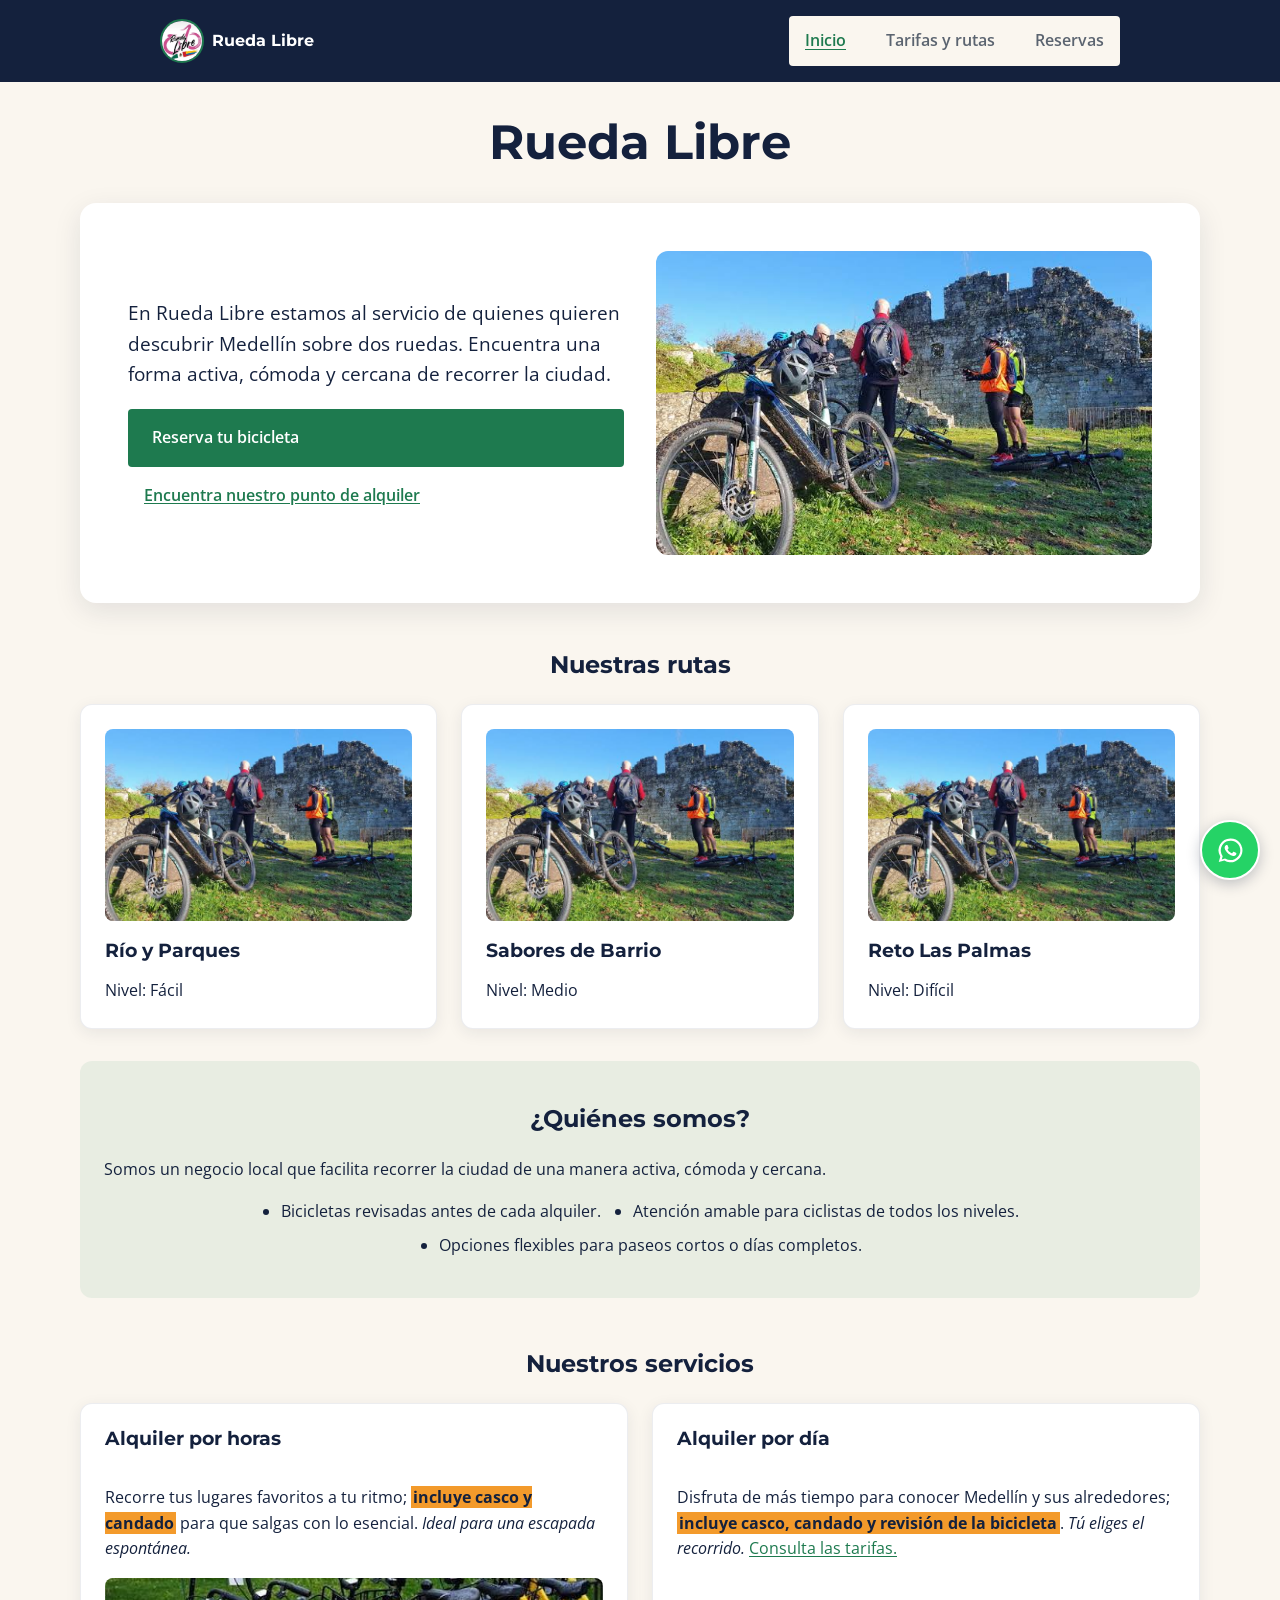
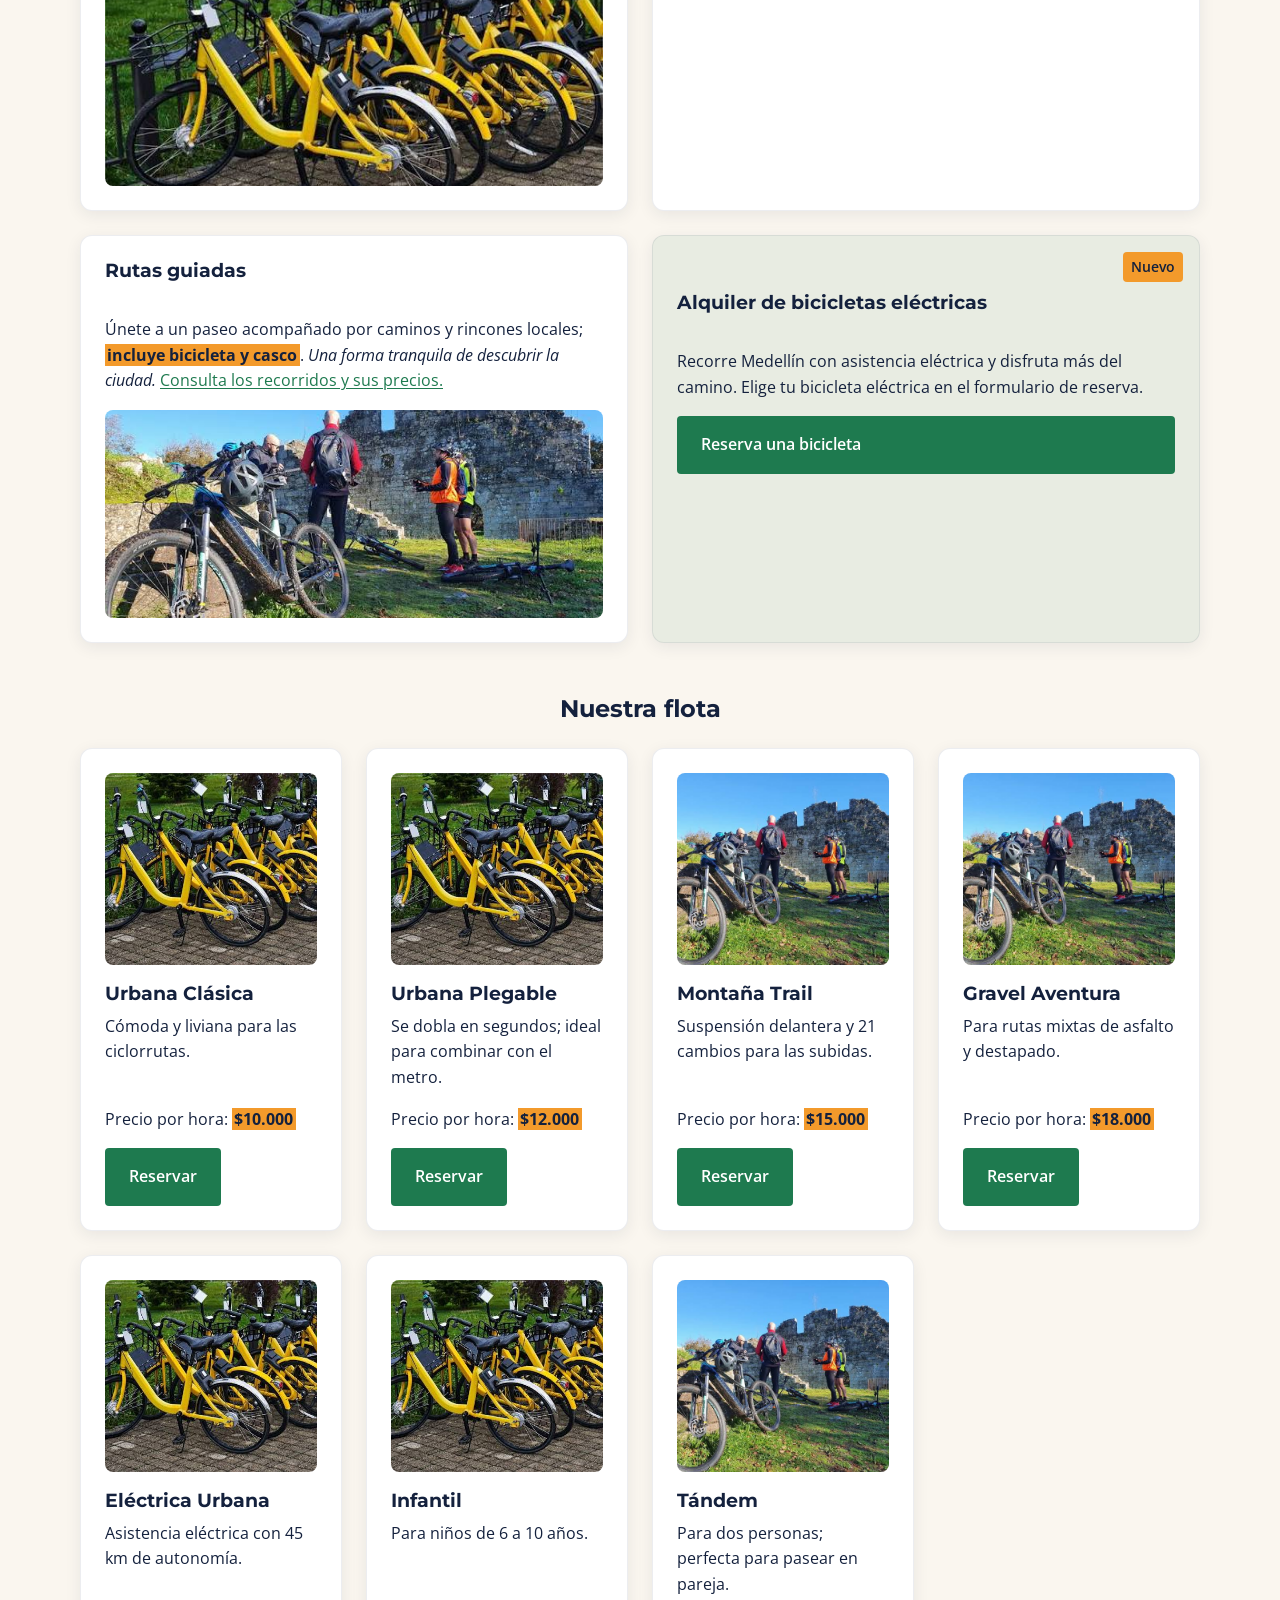
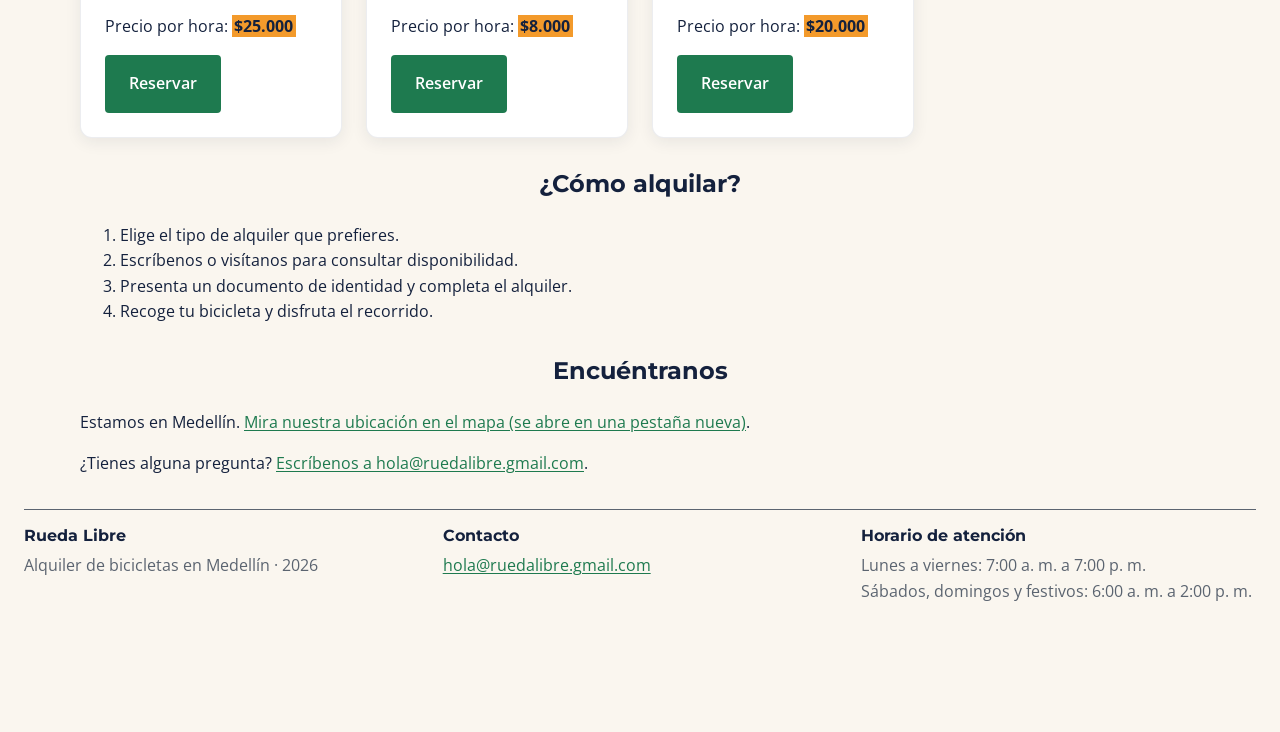
==== index.html @ da5a8c4c "Diseñar layouts de inicio y reservas Organizar portada y galería con Grid, distribuir reservas en pr" ====
<!DOCTYPE html>
<html lang="es">
<head>
    <meta charset="UTF-8">
    <meta name="viewport" content="width=device-width, initial-scale=1.0">
    <meta name="description" content="Alquiler de bicicletas y rutas para descubrir Medellín con Rueda Libre.">
    <title>Rueda Libre | Alquiler de bicicletas en Medellín</title>
    <link rel="icon" href="img/images.jpeg" type="image/jpeg">
    <link rel="preconnect" href="https://fonts.googleapis.com">
    <link rel="preconnect" href="https://fonts.gstatic.com" crossorigin>
    <link href="https://fonts.googleapis.com/css2?family=Montserrat:wght@700&family=Open+Sans:wght@400;600&display=swap" rel="stylesheet">
    <link rel="stylesheet" href="css/styles.css">
</head>
<body class="inicio">
    <a class="skip-link" href="#contenido-principal">Saltar al contenido principal</a>
    <header>
        <nav aria-label="Navegación principal">
            <a class="marca" href="index.html" aria-label="Rueda Libre, ir al inicio">
                <img src="img/images.jpeg" alt="">
                <span>Rueda Libre</span>
            </a>
            <ul id="menu">
                <li><a class="activo" href="index.html" aria-current="page">Inicio</a></li>
                <li><a href="paginas/tarifas.html">Tarifas y rutas</a></li>
                <li><a href="paginas/reservas.html">Reservas</a></li>
            </ul>
        </nav>
        <h1>Rueda Libre</h1>
    </header>

    <main id="contenido-principal" tabindex="-1">
        <section class="presentacion" aria-label="Descubre Medellín en bicicleta">
            <div>
                <p>En Rueda Libre estamos al servicio de quienes quieren descubrir Medellín sobre dos ruedas. Encuentra una forma activa, cómoda y cercana de recorrer la ciudad.</p>
                <a class="boton" href="paginas/reservas.html">Reserva tu bicicleta</a>
                <a class="enlace-secundario" href="#encuentranos">Encuentra nuestro punto de alquiler</a>
            </div>
            <img src="img/ruta.jpeg" alt="Ciclistas recorriendo las montañas y el valle de Medellín">
        </section>

        <section id="rutas" aria-labelledby="titulo-rutas">
            <h2 id="titulo-rutas">Nuestras rutas</h2>
            <div class="galeria-rutas">
                <article class="tarjeta-ruta">
                    <img src="img/ruta.jpeg" alt="Ciclistas en un recorrido por parques y senderos" loading="lazy">
                    <h3>Río y Parques</h3>
                    <p>Nivel: Fácil</p>
                </article>
                <article class="tarjeta-ruta">
                    <img src="img/ruta.jpeg" alt="Ciclistas explorando una ruta al aire libre" loading="lazy">
                    <h3>Sabores de Barrio</h3>
                    <p>Nivel: Medio</p>
                </article>
                <article class="tarjeta-ruta">
                    <img src="img/ruta.jpeg" alt="Ciclistas en una ruta de montaña" loading="lazy">
                    <h3>Reto Las Palmas</h3>
                    <p>Nivel: Difícil</p>
                </article>
            </div>
        </section>

        <section class="quienes-somos" aria-labelledby="quienes-somos">
            <h2 id="quienes-somos">¿Quiénes somos?</h2>
            <p>Somos un negocio local que facilita recorrer la ciudad de una manera activa, cómoda y cercana.</p>
            <ul>
                <li>Bicicletas revisadas antes de cada alquiler.</li>
                <li>Atención amable para ciclistas de todos los niveles.</li>
                <li>Opciones flexibles para paseos cortos o días completos.</li>
            </ul>
        </section>

        <section id="servicios" aria-labelledby="titulo-servicios">
            <h2 id="titulo-servicios">Nuestros servicios</h2>
            <article>
                <h3>Alquiler por horas</h3>
                <p>Recorre tus lugares favoritos a tu ritmo; <strong>incluye casco y candado</strong> para que salgas con lo esencial. <em>Ideal para una escapada espontánea.</em></p>
                <img src="img/alquiler1.jpeg" alt="Bicicleta urbana lista para alquilar" width="360">
            </article>
            <article>
                <h3>Alquiler por día</h3>
                <p>Disfruta de más tiempo para conocer Medellín y sus alrededores; <strong>incluye casco, candado y revisión de la bicicleta</strong>. <em>Tú eliges el recorrido.</em> <a href="paginas/tarifas.html">Consulta las tarifas.</a></p>
            </article>
            <article>
                <h3>Rutas guiadas</h3>
                <p>Únete a un paseo acompañado por caminos y rincones locales; <strong>incluye bicicleta y casco</strong>. <em>Una forma tranquila de descubrir la ciudad.</em> <a href="paginas/tarifas.html#recorridos-guiados">Consulta los recorridos y sus precios.</a></p>
                <img src="img/ruta.jpeg" alt="Ruta ciclista entre las montañas y el valle de Medellín" width="600">
            </article>
            <article class="servicio-nuevo">
                <span class="etiqueta-nuevo">Nuevo</span>
                <h3>Alquiler de bicicletas eléctricas</h3>
                <p>Recorre Medellín con asistencia eléctrica y disfruta más del camino. Elige tu bicicleta eléctrica en el formulario de reserva.</p>
                <a class="boton" href="paginas/reservas.html">Reserva una bicicleta</a>
            </article>
        </section>

        <section id="flota" aria-labelledby="titulo-flota">
            <h2 id="titulo-flota">Nuestra flota</h2>
            <article class="tarjeta-flota">
                <img src="img/alquiler1.jpeg" alt="Varias bicicletas amarillas disponibles para alquiler" loading="lazy">
                <h3>Urbana Clásica</h3>
                <p>Cómoda y liviana para las ciclorrutas.</p>
                <p class="precio-flota">Precio por hora: <strong>$10.000</strong></p>
                <a class="boton" href="paginas/reservas.html">Reservar</a>
            </article>
            <article class="tarjeta-flota">
                <img src="img/alquiler1.jpeg" alt="Varias bicicletas amarillas disponibles para alquiler" loading="lazy">
                <h3>Urbana Plegable</h3>
                <p>Se dobla en segundos; ideal para combinar con el metro.</p>
                <p class="precio-flota">Precio por hora: <strong>$12.000</strong></p>
                <a class="boton" href="paginas/reservas.html">Reservar</a>
            </article>
            <article class="tarjeta-flota">
                <img src="img/ruta.jpeg" alt="Ciclistas con bicicletas de montaña durante una ruta" loading="lazy">
                <h3>Montaña Trail</h3>
                <p>Suspensión delantera y 21 cambios para las subidas.</p>
                <p class="precio-flota">Precio por hora: <strong>$15.000</strong></p>
                <a class="boton" href="paginas/reservas.html">Reservar</a>
            </article>
            <article class="tarjeta-flota">
                <img src="img/ruta.jpeg" alt="Ciclistas recorriendo una ruta al aire libre" loading="lazy">
                <h3>Gravel Aventura</h3>
                <p>Para rutas mixtas de asfalto y destapado.</p>
                <p class="precio-flota">Precio por hora: <strong>$18.000</strong></p>
                <a class="boton" href="paginas/reservas.html">Reservar</a>
            </article>
            <article class="tarjeta-flota">
                <img src="img/alquiler1.jpeg" alt="Varias bicicletas amarillas disponibles para alquiler" loading="lazy">
                <h3>Eléctrica Urbana</h3>
                <p>Asistencia eléctrica con 45 km de autonomía.</p>
                <p class="precio-flota">Precio por hora: <strong>$25.000</strong></p>
                <a class="boton" href="paginas/reservas.html">Reservar</a>
            </article>
            <article class="tarjeta-flota">
                <img src="img/alquiler1.jpeg" alt="Varias bicicletas amarillas disponibles para alquiler" loading="lazy">
                <h3>Infantil</h3>
                <p>Para niños de 6 a 10 años.</p>
                <p class="precio-flota">Precio por hora: <strong>$8.000</strong></p>
                <a class="boton" href="paginas/reservas.html">Reservar</a>
            </article>
            <article class="tarjeta-flota">
                <img src="img/ruta.jpeg" alt="Ciclistas compartiendo una ruta al aire libre" loading="lazy">
                <h3>Tándem</h3>
                <p>Para dos personas; perfecta para pasear en pareja.</p>
                <p class="precio-flota">Precio por hora: <strong>$20.000</strong></p>
                <a class="boton" href="paginas/reservas.html">Reservar</a>
            </article>
        </section>

        <section aria-labelledby="como-alquilar">
            <h2 id="como-alquilar">¿Cómo alquilar?</h2>
            <ol>
                <li>Elige el tipo de alquiler que prefieres.</li>
                <li>Escríbenos o visítanos para consultar disponibilidad.</li>
                <li>Presenta un documento de identidad y completa el alquiler.</li>
                <li>Recoge tu bicicleta y disfruta el recorrido.</li>
            </ol>
        </section>

        <section id="encuentranos" aria-labelledby="encuentranos-titulo">
            <h2 id="encuentranos-titulo">Encuéntranos</h2>
            <p>Estamos en Medellín. <a href="https://www.google.com/maps/search/?api=1&amp;query=Medell%C3%ADn%2C+Colombia" target="_blank" rel="noopener noreferrer">Mira nuestra ubicación en el mapa (se abre en una pestaña nueva)</a>.</p>
            <p>¿Tienes alguna pregunta? <a href="mailto:hola@ruedalibre.gmail.com">Escríbenos a hola@ruedalibre.gmail.com</a>.</p>
        </section>

    </main>

    <footer>
        <section class="bloque-pie" aria-labelledby="marca-pie">
            <h2 id="marca-pie">Rueda Libre</h2>
            <p>Alquiler de bicicletas en Medellín · 2026</p>
        </section>
        <section class="bloque-pie" aria-labelledby="contacto-pie">
            <h2 id="contacto-pie">Contacto</h2>
            <p><a href="mailto:hola@ruedalibre.gmail.com">hola@ruedalibre.gmail.com</a></p>
        </section>
        <section class="bloque-pie" aria-labelledby="horario-pie">
            <h2 id="horario-pie">Horario de atención</h2>
            <p>Lunes a viernes: 7:00 a. m. a 7:00 p. m.<br>Sábados, domingos y festivos: 6:00 a. m. a 2:00 p. m.</p>
        </section>
    </footer>
    <a class="enlace-whatsapp" href="https://wa.me/573000000000" target="_blank" rel="noopener noreferrer" aria-label="Abrir chat de WhatsApp (se abre en una pestaña nueva)">
        <svg aria-hidden="true" viewBox="0 0 24 24" focusable="false">
            <path fill="currentColor" d="M12.04 2a9.92 9.92 0 0 0-8.45 15.12L2.3 21.7l4.7-1.23A9.94 9.94 0 1 0 12.04 2Zm0 18.1a8.13 8.13 0 0 1-4.14-1.13l-.3-.18-2.79.73.75-2.72-.2-.31a8.12 8.12 0 1 1 6.68 3.61Zm4.46-6.08c-.24-.12-1.43-.71-1.65-.79-.22-.08-.38-.12-.54.12-.16.24-.62.79-.76.95-.14.16-.28.18-.52.06-.24-.12-1.02-.38-1.94-1.2-.72-.64-1.2-1.43-1.34-1.67-.14-.24-.02-.37.1-.49.11-.11.24-.28.36-.42.12-.14.16-.24.24-.4.08-.16.04-.3-.02-.42-.06-.12-.54-1.3-.74-1.78-.19-.46-.39-.4-.54-.4h-.46c-.16 0-.42.06-.64.3-.22.24-.84.82-.84 2s.86 2.31.98 2.47c.12.16 1.69 2.58 4.1 3.62.57.25 1.02.4 1.37.51.58.18 1.1.16 1.51.1.46-.07 1.43-.59 1.63-1.15.2-.57.2-1.05.14-1.15-.06-.1-.22-.16-.46-.28Z"/>
        </svg>
    </a>
</body>
</html>
---- css/styles.css ----
/* Variables de marca y espaciado */
:root {
    color-scheme: light;
    --verde-ruta: #1E7A4F;
    --naranja-pedal: #F39A2B;
    --azul-noche: #14213D;
    --crema: #FAF6EF;
    --gris-asfalto: #5B6470;
    --blanco: #FFFFFF;
    --fuente-titulos: "Montserrat", sans-serif;
    --fuente-texto: "Open Sans", sans-serif;
    --espacio-pequeno: 0.5rem;
    --espacio-medio: 1rem;
    --espacio-grande: 1.5rem;
    --espacio-extra-grande: 2rem;
}

/* Base y estructura */
*,
*::before,
*::after {
    box-sizing: border-box;
}

body {
    margin: 0 auto;
    padding: 0 var(--espacio-grande) calc(var(--espacio-extra-grande) + 4rem);
    background-color: var(--crema);
    color: var(--azul-noche);
    font-family: var(--fuente-texto);
    font-weight: 400;
    line-height: 1.6;
}

main {
    width: 100%;
    max-width: 60rem;
    margin: 0 auto;
    text-align: center;
}

main p,
main li,
main td,
main th,
main label,
main legend,
main dl,
main dt,
main dd,
main form,
main aside,
main article,
main table {
    text-align: left;
}

main form {
    display: block;
}

.inicio main {
    min-height: 70vh;
    max-width: 70rem;
}

img {
    max-width: 100%;
    height: auto;
}

header,
section,
aside,
footer {
    margin-bottom: var(--espacio-extra-grande);
}

header img {
    display: block;
    margin: var(--espacio-grande) 0;
}

h1,
h2,
h3 {
    color: var(--azul-noche);
    font-family: var(--fuente-titulos);
    font-weight: 700;
    line-height: 1.2;
}

header h1,
main h2 {
    text-align: center;
}

header h1 {
    margin: var(--espacio-extra-grande) auto;
    font-size: clamp(2rem, 5vw, 3rem);
}

main h2 {
    margin-bottom: var(--espacio-grande);
}

a {
    color: var(--verde-ruta);
    text-decoration-color: var(--verde-ruta);
    text-underline-offset: 0.15em;
}

a:hover {
    color: var(--azul-noche);
}

:focus-visible,
#menu a:focus,
.boton:focus,
button:focus {
    outline: 0.1875rem solid var(--verde-ruta);
    outline-offset: 0.1875rem;
}

.skip-link {
    position: absolute;
    top: -6.25rem;
    left: 1.5rem;
    z-index: 1;
    padding: var(--espacio-pequeno) var(--espacio-medio);
    background-color: var(--azul-noche);
    color: var(--blanco);
}

.skip-link:focus {
    top: 1.5rem;
}

strong,
mark {
    padding: 0 0.15em;
    background-color: var(--naranja-pedal);
    color: var(--azul-noche);
}

/* Navegacion compartida */
header nav {
    position: relative;
    display: flex;
    flex-wrap: wrap;
    align-items: center;
    justify-content: space-between;
    gap: var(--espacio-grande);
    width: calc(100% + 3rem);
    margin: 0 0 var(--espacio-grande) -1.5rem;
    padding: var(--espacio-medio) max(1.5rem, calc((100vw - 60rem) / 2));
    background-color: var(--azul-noche);
}

header nav .marca {
    display: flex;
    align-items: center;
    gap: var(--espacio-pequeno);
    color: var(--blanco);
    font-family: var(--fuente-titulos);
    font-weight: 700;
    text-decoration: none;
}

header nav .marca img {
    display: block;
    width: 2.75rem;
    height: 2.75rem;
    margin: 0;
    border: 2px solid var(--verde-ruta);
    border-radius: 50%;
    object-fit: cover;
}

header nav ul {
    display: flex;
    flex: 0 1 auto;
    flex-wrap: wrap;
    justify-content: flex-end;
    gap: var(--espacio-pequeno) var(--espacio-grande);
    margin: 0;
    padding: 0;
    list-style: none;
}

#menu {
    padding: var(--espacio-pequeno);
    border-radius: 0.25rem;
    background-color: var(--crema);
}

#menu a {
    display: block;
    padding: 0.25rem var(--espacio-pequeno);
    color: var(--gris-asfalto);
    font-weight: 600;
    text-decoration: none;
}

#menu a.activo {
    color: var(--verde-ruta);
    text-decoration: underline;
    text-underline-offset: 0.2em;
}

#menu a:hover,
#menu a:focus {
    border-radius: 0.1875rem;
    background-color: var(--naranja-pedal);
    color: var(--azul-noche);
    text-decoration: underline;
    text-underline-offset: 0.2em;
}

/* Componentes compartidos */
table {
    width: 100%;
    margin: var(--espacio-medio) 0 var(--espacio-extra-grande);
    border-collapse: collapse;
}

caption {
    margin-bottom: var(--espacio-pequeno);
    color: var(--gris-asfalto);
    font-size: 1.2rem;
    font-weight: 600;
    text-align: left;
}

th,
td {
    padding: var(--espacio-pequeno) var(--espacio-medio);
    border: 1px solid var(--gris-asfalto);
    text-align: left;
}

th {
    background-color: var(--azul-noche);
    color: var(--blanco);
}

#servicios article {
    display: flex;
    flex-direction: column;
    width: 100%;
    margin: 0;
    padding: var(--espacio-grande);
    border: 1px solid rgb(20 33 61 / 8%);
    border-radius: 0.75rem;
    background: var(--blanco);
    box-shadow: 0 0.25rem 1rem rgb(20 33 61 / 8%);
    transition: transform 180ms ease, box-shadow 180ms ease;
}

#servicios article:hover {
    transform: translateY(-0.2rem);
    box-shadow: 0 0.6rem 1.5rem rgb(20 33 61 / 14%);
}

#servicios article img {
    display: block;
    width: 100%;
    max-width: 100%;
    height: 13rem;
    margin: auto 0 0;
    border-radius: 0.5rem;
    object-fit: cover;
}

.inicio .presentacion {
    display: grid;
    grid-template-columns: minmax(0, 1fr) minmax(0, 1fr);
    align-items: center;
    gap: var(--espacio-extra-grande);
    margin: 0 0 3rem;
    padding: clamp(1.25rem, 4vw, 3rem);
    border-radius: 1rem;
    background: var(--blanco);
    box-shadow: 0 0.5rem 1.75rem rgb(20 33 61 / 10%);
    text-align: left;
}

.presentacion > div {
    display: flex;
    flex-direction: column;
    justify-content: center;
}

.presentacion p {
    margin-top: 0;
    font-size: 1.2rem;
}

.galeria-rutas {
    display: grid;
    grid-template-columns: repeat(3, minmax(0, 1fr));
    gap: var(--espacio-grande);
}

.tarjeta-ruta {
    margin: 0;
    padding: var(--espacio-grande);
    border: 1px solid rgb(20 33 61 / 8%);
    border-radius: 0.75rem;
    background: var(--blanco);
    box-shadow: 0 0.25rem 1rem rgb(20 33 61 / 8%);
}

.tarjeta-ruta img {
    display: block;
    width: 100%;
    height: 12rem;
    border-radius: 0.5rem;
    object-fit: cover;
}

.tarjeta-ruta h3 {
    margin-bottom: var(--espacio-pequeno);
}

.tarjeta-ruta p {
    margin-bottom: 0;
}

.presentacion img {
    width: 100%;
    height: 19rem;
    border-radius: 0.75rem;
    object-fit: cover;
}

.enlace-secundario {
    display: inline-block;
    margin: var(--espacio-medio) 0 0 var(--espacio-medio);
    font-weight: 600;
}

.reservas-layout {
    display: grid;
    grid-template-columns: minmax(0, 2fr) minmax(0, 1fr);
    align-items: start;
    gap: var(--espacio-extra-grande);
    max-width: 70rem;
}

.campos-cortos {
    display: grid;
    grid-template-columns: repeat(2, minmax(0, 1fr));
    gap: var(--espacio-medio);
}

.campos-cortos .campo {
    min-width: 0;
}

.info-reserva {
    display: flex;
    flex-direction: column;
    gap: var(--espacio-grande);
    margin: 0;
}

.info-reserva section {
    margin: 0;
}

.info-reserva h2 {
    text-align: left;
}

.quienes-somos {
    padding: var(--espacio-grande);
    border-radius: 0.75rem;
    background: rgb(30 122 79 / 8%);
}

.quienes-somos ul {
    display: flex;
    flex-wrap: wrap;
    justify-content: center;
    gap: var(--espacio-pequeno) var(--espacio-extra-grande);
    padding-left: 1.25rem;
}

#servicios {
    display: grid;
    grid-template-columns: repeat(2, minmax(0, 1fr));
    gap: var(--espacio-grande);
}

#servicios h2 {
    grid-column: 1 / -1;
    margin-bottom: 0;
}

#servicios article h3 {
    margin-top: 0;
}

#servicios .servicio-nuevo {
    position: relative;
    padding-top: 3.5rem;
    background: rgb(30 122 79 / 8%);
}

#flota {
    display: grid;
    grid-template-columns: repeat(auto-fit, minmax(min(100%, 15rem), 1fr));
    gap: var(--espacio-grande);
}

#flota h2 {
    grid-column: 1 / -1;
    margin-bottom: 0;
}

.tarjeta-flota {
    display: flex;
    flex-direction: column;
    justify-content: flex-start;
    margin: 0;
    padding: var(--espacio-grande);
    border: 1px solid rgb(20 33 61 / 8%);
    border-radius: 0.75rem;
    background: var(--blanco);
    box-shadow: 0 0.25rem 1rem rgb(20 33 61 / 8%);
}

.tarjeta-flota img {
    display: block;
    width: 100%;
    height: 12rem;
    border-radius: 0.5rem;
    object-fit: cover;
}

.tarjeta-flota h3 {
    margin-bottom: var(--espacio-pequeno);
}

.tarjeta-flota p {
    margin-top: 0;
}

.tarjeta-flota .precio-flota {
    margin-top: auto;
}

.tarjeta-flota .boton {
    align-self: flex-start;
}

.etiqueta-nuevo {
    position: absolute;
    top: var(--espacio-medio);
    right: var(--espacio-medio);
    padding: 0.25rem var(--espacio-pequeno);
    border-radius: 0.25rem;
    background-color: var(--naranja-pedal);
    color: var(--azul-noche);
    font-size: 0.875rem;
    font-weight: 600;
}

.boton,
button {
    display: inline-block;
    padding: var(--espacio-medio) var(--espacio-grande);
    border: 0;
    border-radius: 0.25rem;
    background-color: var(--verde-ruta);
    color: var(--blanco);
    font: inherit;
    font-weight: 600;
    text-decoration: none;
}

button {
    cursor: pointer;
}

.boton:hover,
.boton:focus,
button:hover,
button:focus {
    background-color: var(--naranja-pedal);
    color: var(--azul-noche);
    text-decoration: underline;
    text-underline-offset: 0.15em;
}

small,
dt,
footer {
    color: var(--gris-asfalto);
}

footer {
    display: flex;
    flex-direction: row;
    flex-wrap: wrap;
    justify-content: space-between;
    align-items: flex-start;
    gap: var(--espacio-grande);
    padding-top: var(--espacio-medio);
    border-top: 1px solid var(--gris-asfalto);
}

.bloque-pie {
    flex: 1 1 12rem;
    margin: 0;
}

.bloque-pie h2 {
    margin: 0 0 var(--espacio-pequeno);
    font-size: 1rem;
}

.bloque-pie p {
    margin: 0;
}

/* Enlace flotante de atencion */
.enlace-whatsapp {
    position: fixed;
    display: grid;
    place-items: center;
    right: 1.25rem;
    bottom: 1.25rem;
    z-index: 2;
    width: 3.75rem;
    height: 3.75rem;
    border: 2px solid var(--blanco);
    border-radius: 50%;
    background-color: #25D366;
    color: var(--blanco);
    text-decoration: none;
    box-shadow: 0 0.25rem 0.875rem rgb(20 33 61 / 25%);
    transition: transform 180ms ease, background-color 180ms ease;
}

.enlace-whatsapp svg {
    width: 1.8rem;
    height: 1.8rem;
}

.enlace-whatsapp:hover,
.enlace-whatsapp:focus {
    transform: scale(1.08);
    background-color: #1fba59;
    color: var(--blanco);
}

/* Formulario de reservas */
fieldset {
    margin: 0 0 var(--espacio-grande);
    padding: var(--espacio-medio);
    border: 1px solid var(--gris-asfalto);
}

legend {
    padding: 0 var(--espacio-pequeno);
    color: var(--azul-noche);
    font-weight: 600;
}

.campo {
    margin-bottom: var(--espacio-medio);
}

.campo > label {
    display: block;
}

.opcion {
    display: flex;
    align-items: center;
    gap: var(--espacio-pequeno);
}

.opcion label,
.campo > input[type="checkbox"] + label {
    display: inline-block;
}

input,
select,
textarea {
    max-width: 100%;
    accent-color: var(--verde-ruta);
}

input:not([type="checkbox"]):not([type="radio"]),
select,
textarea {
    width: 100%;
    padding: var(--espacio-pequeno) var(--espacio-medio);
    border: 1px solid var(--gris-asfalto);
    border-radius: 0.25rem;
    background-color: var(--crema);
    color: var(--azul-noche);
    font: inherit;
}

input:not([type="checkbox"]):not([type="radio"]):focus,
select:focus,
textarea:focus {
    outline: 0.1875rem solid var(--verde-ruta);
    outline-offset: 0.125rem;
}

/* Ajustes para pantallas estrechas */
@media (max-width: 37.5rem) {
    body {
        padding-right: var(--espacio-medio);
        padding-left: var(--espacio-medio);
    }

    header nav {
        width: calc(100% + 2rem);
        margin-left: -1rem;
        gap: var(--espacio-medio);
        padding: 0.875rem 1rem;
    }

    header nav ul {
        flex: 1 1 15rem;
        gap: var(--espacio-pequeno) var(--espacio-medio);
    }

    footer {
        flex-direction: column;
        align-items: stretch;
    }

    .bloque-pie {
        flex-basis: auto;
    }

    table {
        table-layout: fixed;
        font-size: 0.9rem;
    }

    th,
    td {
        padding: var(--espacio-pequeno);
        overflow-wrap: anywhere;
    }

    .enlace-whatsapp {
        right: 1rem;
        bottom: 1rem;
    }

    .inicio .presentacion {
        grid-template-columns: 1fr;
    }

    .galeria-rutas,
    .reservas-layout,
    .campos-cortos {
        grid-template-columns: 1fr;
    }

    .reservas-layout {
        gap: 0;
    }

    .presentacion img {
        height: 14rem;
    }

    #servicios {
        grid-template-columns: 1fr;
    }

    #servicios h2 {
        grid-column: auto;
    }

    .enlace-secundario {
        margin-left: 0;
    }
}
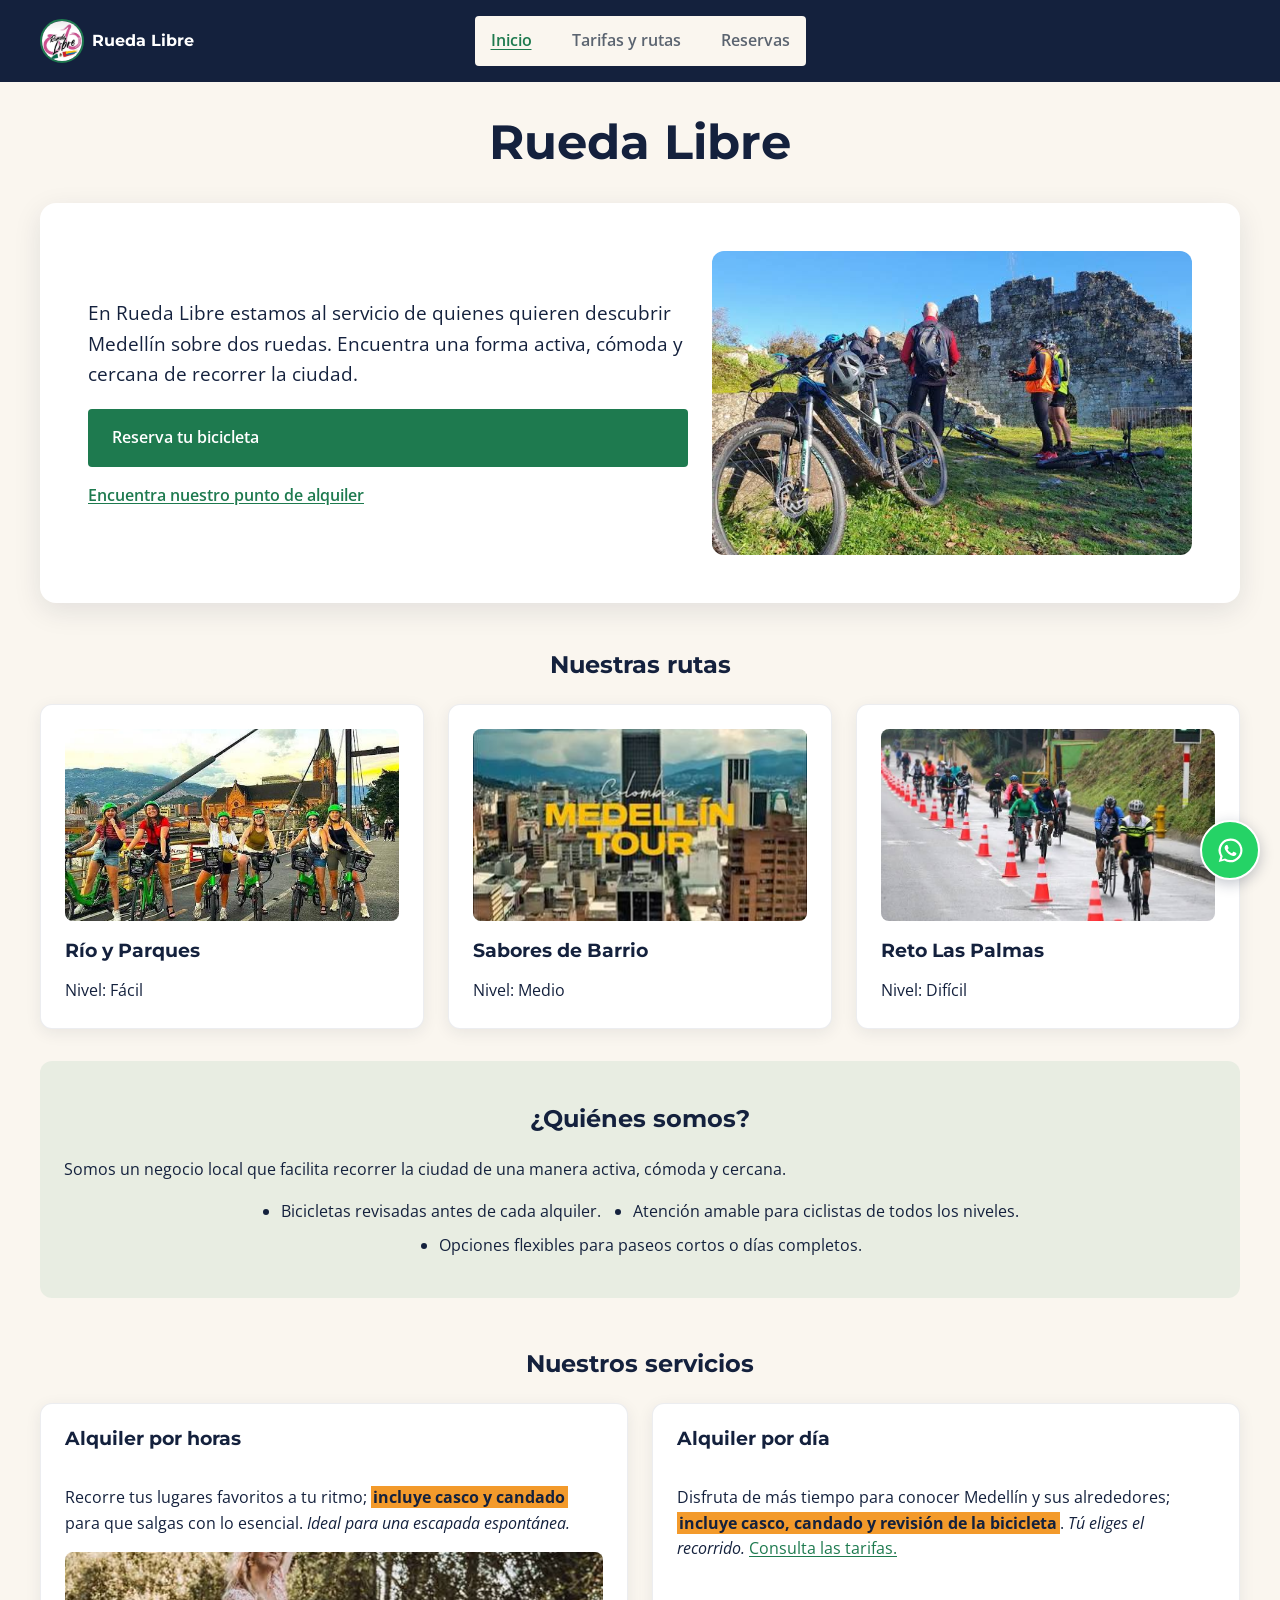
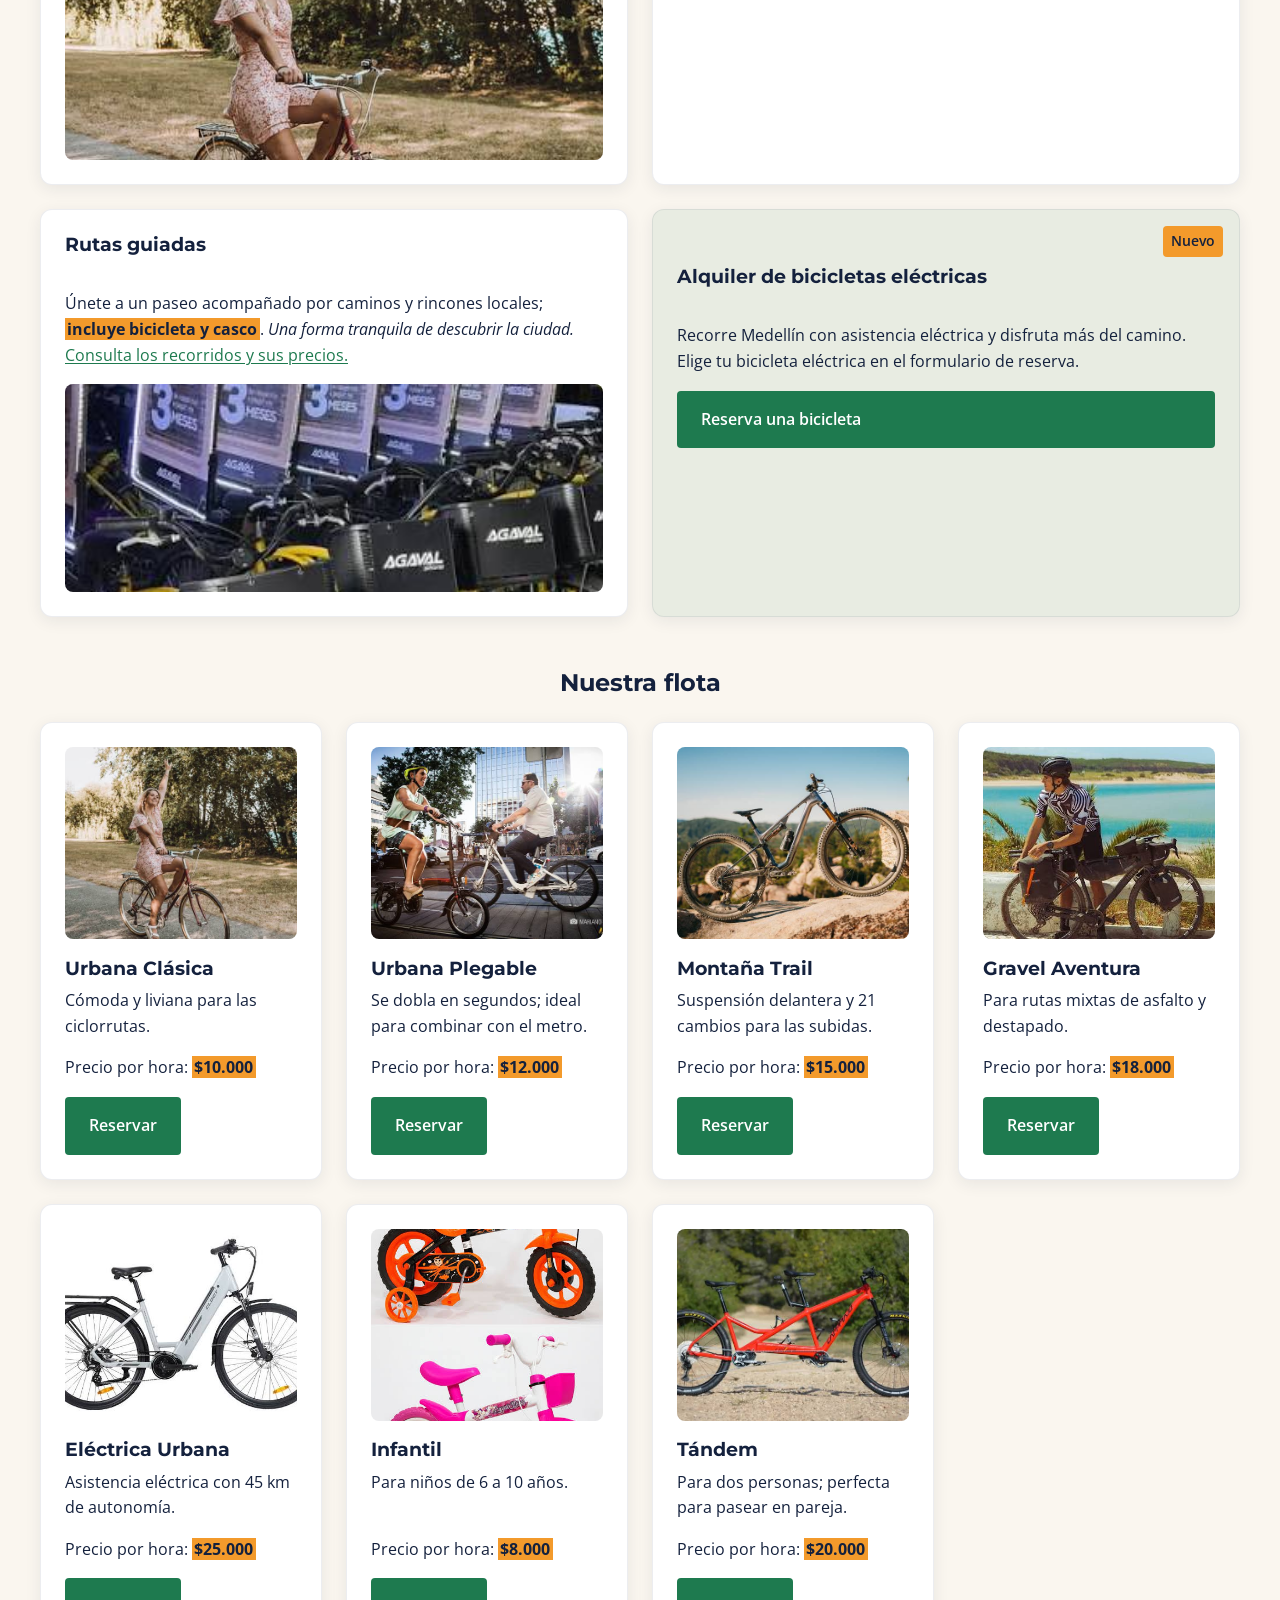
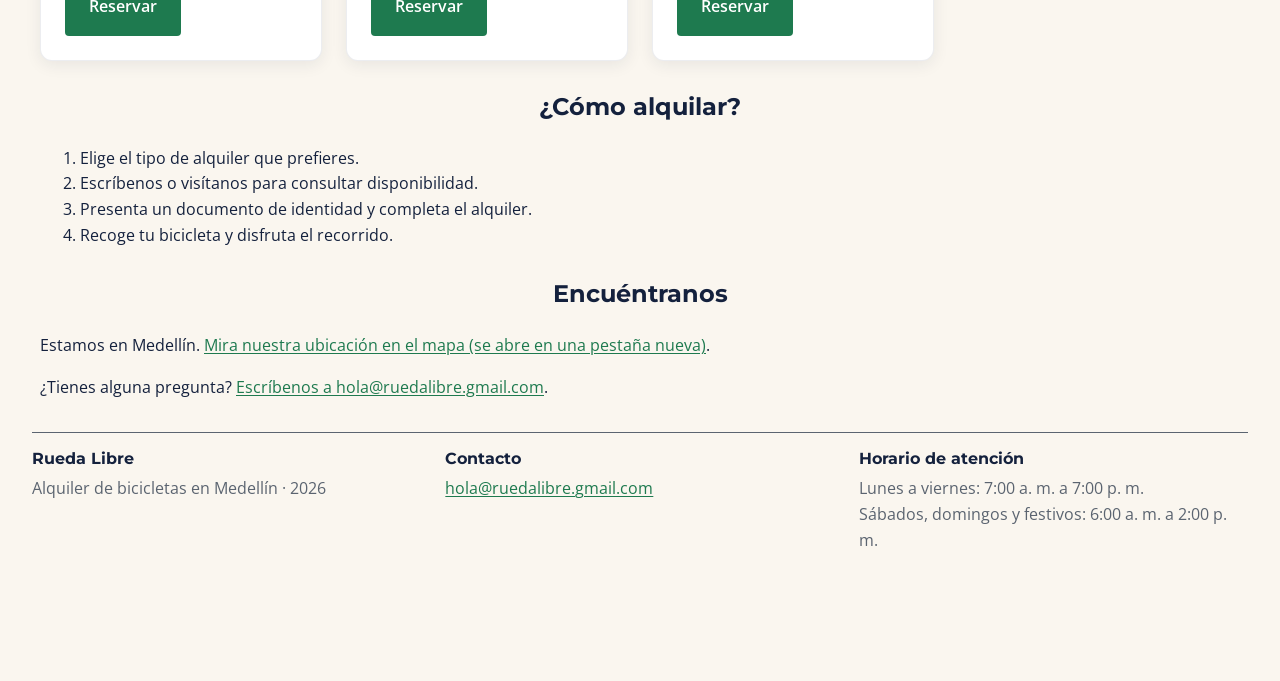
==== commit 4df0dbdc: "cambie las imagenes" ====
--- a/index.html
+++ b/index.html
@@ -42,17 +42,17 @@
             <h2 id="titulo-rutas">Nuestras rutas</h2>
             <div class="galeria-rutas">
                 <article class="tarjeta-ruta">
-                    <img src="img/ruta.jpeg" alt="Ciclistas en un recorrido por parques y senderos" loading="lazy">
+                    <img src="img/parques.jpeg" alt="Ciclistas en un recorrido por parques y senderos" loading="lazy">
                     <h3>Río y Parques</h3>
                     <p>Nivel: Fácil</p>
                 </article>
                 <article class="tarjeta-ruta">
-                    <img src="img/ruta.jpeg" alt="Ciclistas explorando una ruta al aire libre" loading="lazy">
+                    <img src="img/sabores_barrio.jpeg" alt="Ciclistas explorando una ruta al aire libre" loading="lazy">
                     <h3>Sabores de Barrio</h3>
                     <p>Nivel: Medio</p>
                 </article>
                 <article class="tarjeta-ruta">
-                    <img src="img/ruta.jpeg" alt="Ciclistas en una ruta de montaña" loading="lazy">
+                    <img src="img/reto_palmas.jpeg" alt="Ciclistas en una ruta de montaña" loading="lazy">
                     <h3>Reto Las Palmas</h3>
                     <p>Nivel: Difícil</p>
                 </article>
@@ -74,7 +74,7 @@
             <article>
                 <h3>Alquiler por horas</h3>
                 <p>Recorre tus lugares favoritos a tu ritmo; <strong>incluye casco y candado</strong> para que salgas con lo esencial. <em>Ideal para una escapada espontánea.</em></p>
-                <img src="img/alquiler1.jpeg" alt="Bicicleta urbana lista para alquilar" width="360">
+                <img src="img/urbana_clasica.jpeg" alt="Bicicleta urbana lista para alquilar" width="360">
             </article>
             <article>
                 <h3>Alquiler por día</h3>
@@ -83,7 +83,7 @@
             <article>
                 <h3>Rutas guiadas</h3>
                 <p>Únete a un paseo acompañado por caminos y rincones locales; <strong>incluye bicicleta y casco</strong>. <em>Una forma tranquila de descubrir la ciudad.</em> <a href="paginas/tarifas.html#recorridos-guiados">Consulta los recorridos y sus precios.</a></p>
-                <img src="img/ruta.jpeg" alt="Ruta ciclista entre las montañas y el valle de Medellín" width="600">
+                <img src="img/renta_dias.jpeg" alt="Ruta ciclista entre las montañas y el valle de Medellín" width="600">
             </article>
             <article class="servicio-nuevo">
                 <span class="etiqueta-nuevo">Nuevo</span>
@@ -96,49 +96,49 @@
         <section id="flota" aria-labelledby="titulo-flota">
             <h2 id="titulo-flota">Nuestra flota</h2>
             <article class="tarjeta-flota">
-                <img src="img/alquiler1.jpeg" alt="Varias bicicletas amarillas disponibles para alquiler" loading="lazy">
+                <img src="img/urbana_clasica.jpeg" alt="Varias bicicletas amarillas disponibles para alquiler" loading="lazy">
                 <h3>Urbana Clásica</h3>
                 <p>Cómoda y liviana para las ciclorrutas.</p>
                 <p class="precio-flota">Precio por hora: <strong>$10.000</strong></p>
                 <a class="boton" href="paginas/reservas.html">Reservar</a>
             </article>
             <article class="tarjeta-flota">
-                <img src="img/alquiler1.jpeg" alt="Varias bicicletas amarillas disponibles para alquiler" loading="lazy">
+                <img src="img/plegable.jpeg" alt="Varias bicicletas amarillas disponibles para alquiler" loading="lazy">
                 <h3>Urbana Plegable</h3>
                 <p>Se dobla en segundos; ideal para combinar con el metro.</p>
                 <p class="precio-flota">Precio por hora: <strong>$12.000</strong></p>
                 <a class="boton" href="paginas/reservas.html">Reservar</a>
             </article>
             <article class="tarjeta-flota">
-                <img src="img/ruta.jpeg" alt="Ciclistas con bicicletas de montaña durante una ruta" loading="lazy">
+                <img src="img/montaña.jpeg" alt="Ciclistas con bicicletas de montaña durante una ruta" loading="lazy">
                 <h3>Montaña Trail</h3>
                 <p>Suspensión delantera y 21 cambios para las subidas.</p>
                 <p class="precio-flota">Precio por hora: <strong>$15.000</strong></p>
                 <a class="boton" href="paginas/reservas.html">Reservar</a>
             </article>
             <article class="tarjeta-flota">
-                <img src="img/ruta.jpeg" alt="Ciclistas recorriendo una ruta al aire libre" loading="lazy">
+                <img src="img/gravel.jpeg" alt="Ciclistas recorriendo una ruta al aire libre" loading="lazy">
                 <h3>Gravel Aventura</h3>
                 <p>Para rutas mixtas de asfalto y destapado.</p>
                 <p class="precio-flota">Precio por hora: <strong>$18.000</strong></p>
                 <a class="boton" href="paginas/reservas.html">Reservar</a>
             </article>
             <article class="tarjeta-flota">
-                <img src="img/alquiler1.jpeg" alt="Varias bicicletas amarillas disponibles para alquiler" loading="lazy">
+                <img src="img/electrica_urbana.jpeg" alt="Varias bicicletas eléctricas disponibles para alquiler" loading="lazy">
                 <h3>Eléctrica Urbana</h3>
                 <p>Asistencia eléctrica con 45 km de autonomía.</p>
                 <p class="precio-flota">Precio por hora: <strong>$25.000</strong></p>
                 <a class="boton" href="paginas/reservas.html">Reservar</a>
             </article>
             <article class="tarjeta-flota">
-                <img src="img/alquiler1.jpeg" alt="Varias bicicletas amarillas disponibles para alquiler" loading="lazy">
+                <img src="img/infantil.jpeg" alt="Varias bicicletas para niños disponibles para alquiler" loading="lazy">
                 <h3>Infantil</h3>
                 <p>Para niños de 6 a 10 años.</p>
                 <p class="precio-flota">Precio por hora: <strong>$8.000</strong></p>
                 <a class="boton" href="paginas/reservas.html">Reservar</a>
             </article>
             <article class="tarjeta-flota">
-                <img src="img/ruta.jpeg" alt="Ciclistas compartiendo una ruta al aire libre" loading="lazy">
+                <img src="img/tandem.jpeg" alt="Ciclistas compartiendo una ruta al aire libre" loading="lazy">
                 <h3>Tándem</h3>
                 <p>Para dos personas; perfecta para pasear en pareja.</p>
                 <p class="precio-flota">Precio por hora: <strong>$20.000</strong></p>
--- a/css/styles.css
+++ b/css/styles.css
@@ -24,7 +24,7 @@
 
 body {
     margin: 0 auto;
-    padding: 0 var(--espacio-grande) calc(var(--espacio-extra-grande) + 4rem);
+    padding: 0 var(--espacio-medio) calc(var(--espacio-extra-grande) + 4rem);
     background-color: var(--crema);
     color: var(--azul-noche);
     font-family: var(--fuente-texto);
@@ -65,6 +65,7 @@
 }
 
 img {
+    display: block;
     max-width: 100%;
     height: auto;
 }
@@ -147,13 +148,13 @@
 header nav {
     position: relative;
     display: flex;
-    flex-wrap: wrap;
+    flex-direction: column;
     align-items: center;
-    justify-content: space-between;
-    gap: var(--espacio-grande);
-    width: calc(100% + 3rem);
-    margin: 0 0 var(--espacio-grande) -1.5rem;
-    padding: var(--espacio-medio) max(1.5rem, calc((100vw - 60rem) / 2));
+    justify-content: center;
+    gap: var(--espacio-medio);
+    width: calc(100% + 2rem);
+    margin: 0 0 var(--espacio-grande) -1rem;
+    padding: 0.875rem 1rem;
     background-color: var(--azul-noche);
 }
 
@@ -179,10 +180,10 @@
 
 header nav ul {
     display: flex;
-    flex: 0 1 auto;
     flex-wrap: wrap;
-    justify-content: flex-end;
-    gap: var(--espacio-pequeno) var(--espacio-grande);
+    justify-content: center;
+    gap: var(--espacio-pequeno);
+    width: 100%;
     margin: 0;
     padding: 0;
     list-style: none;
@@ -224,6 +225,60 @@
     border-collapse: collapse;
 }
 
+.tabla-responsiva {
+    display: block;
+    table-layout: auto;
+}
+
+.tabla-responsiva caption {
+    display: block;
+    width: 100%;
+}
+
+.tabla-responsiva thead {
+    position: absolute;
+    width: 1px;
+    height: 1px;
+    margin: -1px;
+    overflow: hidden;
+    clip: rect(0, 0, 0, 0);
+    white-space: nowrap;
+    clip-path: inset(50%);
+}
+
+.tabla-responsiva tbody {
+    display: grid;
+    gap: var(--espacio-medio);
+}
+
+.tabla-responsiva tr {
+    display: grid;
+    border: 1px solid var(--gris-asfalto);
+    border-radius: 0.25rem;
+    overflow: hidden;
+}
+
+.tabla-responsiva th[scope="row"],
+.tabla-responsiva td {
+    display: grid;
+    grid-template-columns: minmax(6.5rem, 0.85fr) minmax(0, 1.15fr);
+    gap: var(--espacio-pequeno);
+    border: 0;
+    border-top: 1px solid var(--gris-asfalto);
+    padding: var(--espacio-pequeno);
+    overflow-wrap: anywhere;
+}
+
+.tabla-responsiva tr > :first-child {
+    border-top: 0;
+}
+
+.tabla-responsiva th[scope="row"]::before,
+.tabla-responsiva td::before {
+    content: attr(data-label);
+    font-weight: 600;
+}
+
 caption {
     margin-bottom: var(--espacio-pequeno);
     color: var(--gris-asfalto);
@@ -274,11 +329,11 @@
 
 .inicio .presentacion {
     display: grid;
-    grid-template-columns: minmax(0, 1fr) minmax(0, 1fr);
+    grid-template-columns: minmax(0, 1fr);
     align-items: center;
-    gap: var(--espacio-extra-grande);
+    gap: var(--espacio-grande);
     margin: 0 0 3rem;
-    padding: clamp(1.25rem, 4vw, 3rem);
+    padding: var(--espacio-grande);
     border-radius: 1rem;
     background: var(--blanco);
     box-shadow: 0 0.5rem 1.75rem rgb(20 33 61 / 10%);
@@ -298,8 +353,8 @@
 
 .galeria-rutas {
     display: grid;
-    grid-template-columns: repeat(3, minmax(0, 1fr));
-    gap: var(--espacio-grande);
+    grid-template-columns: minmax(0, 1fr);
+    gap: var(--espacio-medio);
 }
 
 .tarjeta-ruta {
@@ -329,7 +384,7 @@
 
 .presentacion img {
     width: 100%;
-    height: 19rem;
+    height: 14rem;
     border-radius: 0.75rem;
     object-fit: cover;
 }
@@ -342,16 +397,16 @@
 
 .reservas-layout {
     display: grid;
-    grid-template-columns: minmax(0, 2fr) minmax(0, 1fr);
+    grid-template-columns: minmax(0, 1fr);
     align-items: start;
-    gap: var(--espacio-extra-grande);
+    gap: var(--espacio-grande);
     max-width: 70rem;
 }
 
 .campos-cortos {
     display: grid;
-    grid-template-columns: repeat(2, minmax(0, 1fr));
-    gap: var(--espacio-medio);
+    grid-template-columns: minmax(0, 1fr);
+    gap: 0;
 }
 
 .campos-cortos .campo {
@@ -389,8 +444,8 @@
 
 #servicios {
     display: grid;
-    grid-template-columns: repeat(2, minmax(0, 1fr));
-    gap: var(--espacio-grande);
+    grid-template-columns: minmax(0, 1fr);
+    gap: var(--espacio-medio);
 }
 
 #servicios h2 {
@@ -502,9 +557,8 @@
 
 footer {
     display: flex;
-    flex-direction: row;
-    flex-wrap: wrap;
-    justify-content: space-between;
+    flex-direction: column;
+    justify-content: flex-start;
     align-items: flex-start;
     gap: var(--espacio-grande);
     padding-top: var(--espacio-medio);
@@ -512,7 +566,7 @@
 }
 
 .bloque-pie {
-    flex: 1 1 12rem;
+    flex: 0 1 auto;
     margin: 0;
 }
 
@@ -614,77 +668,144 @@
     outline-offset: 0.125rem;
 }
 
-/* Ajustes para pantallas estrechas */
-@media (max-width: 37.5rem) {
+@media (min-width: 48rem) {
     body {
-        padding-right: var(--espacio-medio);
-        padding-left: var(--espacio-medio);
+        padding-right: var(--espacio-grande);
+        padding-left: var(--espacio-grande);
     }
 
     header nav {
-        width: calc(100% + 2rem);
-        margin-left: -1rem;
+        display: grid;
+        grid-template-columns: minmax(0, 1fr) auto minmax(0, 1fr);
+        gap: var(--espacio-grande);
+        width: calc(100% + 3rem);
+        margin-left: -1.5rem;
+        padding: var(--espacio-medio) max(1.5rem, calc((100vw - 60rem) / 2));
+    }
+
+    header nav .marca {
+        grid-column: 1;
+    }
+
+    header nav ul {
+        grid-column: 2;
+        justify-content: center;
+        gap: var(--espacio-pequeno) var(--espacio-grande);
+        width: auto;
+    }
+
+    footer {
+        flex-direction: row;
+        justify-content: space-between;
+    }
+
+    .bloque-pie {
+        flex: 1 1 12rem;
+    }
+
+    .tabla-responsiva {
+        display: table;
+        table-layout: fixed;
+        font-size: 0.875rem;
+    }
+
+    .tabla-responsiva caption {
+        display: table-caption;
+        width: auto;
+    }
+
+    .tabla-responsiva thead {
+        position: static;
+        width: auto;
+        height: auto;
+        margin: 0;
+        overflow: visible;
+        clip: auto;
+        white-space: normal;
+        clip-path: none;
+    }
+
+    .tabla-responsiva tbody {
+        display: table-row-group;
+    }
+
+    .tabla-responsiva tr {
+        display: table-row;
+        border: 0;
+        border-radius: 0;
+        overflow: visible;
+    }
+
+    .tabla-responsiva th[scope="row"],
+    .tabla-responsiva td {
+        display: table-cell;
+        padding: 0.375rem;
+        overflow-wrap: normal;
+    }
+
+    .tabla-responsiva th[scope="row"]::before,
+    .tabla-responsiva td::before {
+        content: none;
+    }
+
+    .inicio .presentacion {
+        grid-template-columns: minmax(0, 1fr) minmax(0, 1fr);
+        padding: clamp(1.25rem, 4vw, 3rem);
+    }
+
+    .galeria-rutas {
+        grid-template-columns: repeat(3, minmax(0, 1fr));
+        gap: var(--espacio-grande);
+    }
+
+    .reservas-layout {
+        grid-template-columns: minmax(0, 2fr) minmax(0, 1fr);
+        gap: var(--espacio-extra-grande);
+    }
+
+    .campos-cortos {
+        grid-template-columns: repeat(2, minmax(0, 1fr));
         gap: var(--espacio-medio);
-        padding: 0.875rem 1rem;
-    }
-
-    header nav ul {
-        flex: 1 1 15rem;
-        gap: var(--espacio-pequeno) var(--espacio-medio);
-    }
-
-    footer {
-        flex-direction: column;
-        align-items: stretch;
-    }
-
-    .bloque-pie {
-        flex-basis: auto;
-    }
-
-    table {
-        table-layout: fixed;
-        font-size: 0.9rem;
-    }
-
-    th,
-    td {
-        padding: var(--espacio-pequeno);
-        overflow-wrap: anywhere;
-    }
-
-    .enlace-whatsapp {
-        right: 1rem;
-        bottom: 1rem;
-    }
-
-    .inicio .presentacion {
-        grid-template-columns: 1fr;
-    }
-
-    .galeria-rutas,
-    .reservas-layout,
-    .campos-cortos {
-        grid-template-columns: 1fr;
-    }
-
-    .reservas-layout {
-        gap: 0;
+    }
+
+    #servicios {
+        grid-template-columns: repeat(2, minmax(0, 1fr));
+        gap: var(--espacio-grande);
+    }
+
+    #servicios h2 {
+        grid-column: 1 / -1;
     }
 
     .presentacion img {
-        height: 14rem;
-    }
-
-    #servicios {
-        grid-template-columns: 1fr;
-    }
-
-    #servicios h2 {
-        grid-column: auto;
+        height: 19rem;
     }
 
     .enlace-secundario {
         margin-left: 0;
     }
 }
+
+@media (min-width: 75rem) {
+    body {
+        padding-right: var(--espacio-extra-grande);
+        padding-left: var(--espacio-extra-grande);
+    }
+
+    header nav {
+        width: calc(100% + 4rem);
+        margin-left: -2rem;
+        padding-right: max(2rem, calc((100vw - 75rem) / 2));
+        padding-left: max(2rem, calc((100vw - 75rem) / 2));
+    }
+
+    main,
+    .inicio main,
+    .reservas-layout {
+        max-width: 75rem;
+    }
+
+    .inicio .presentacion {
+        grid-template-columns: minmax(0, 5fr) minmax(0, 4fr);
+    }
+}
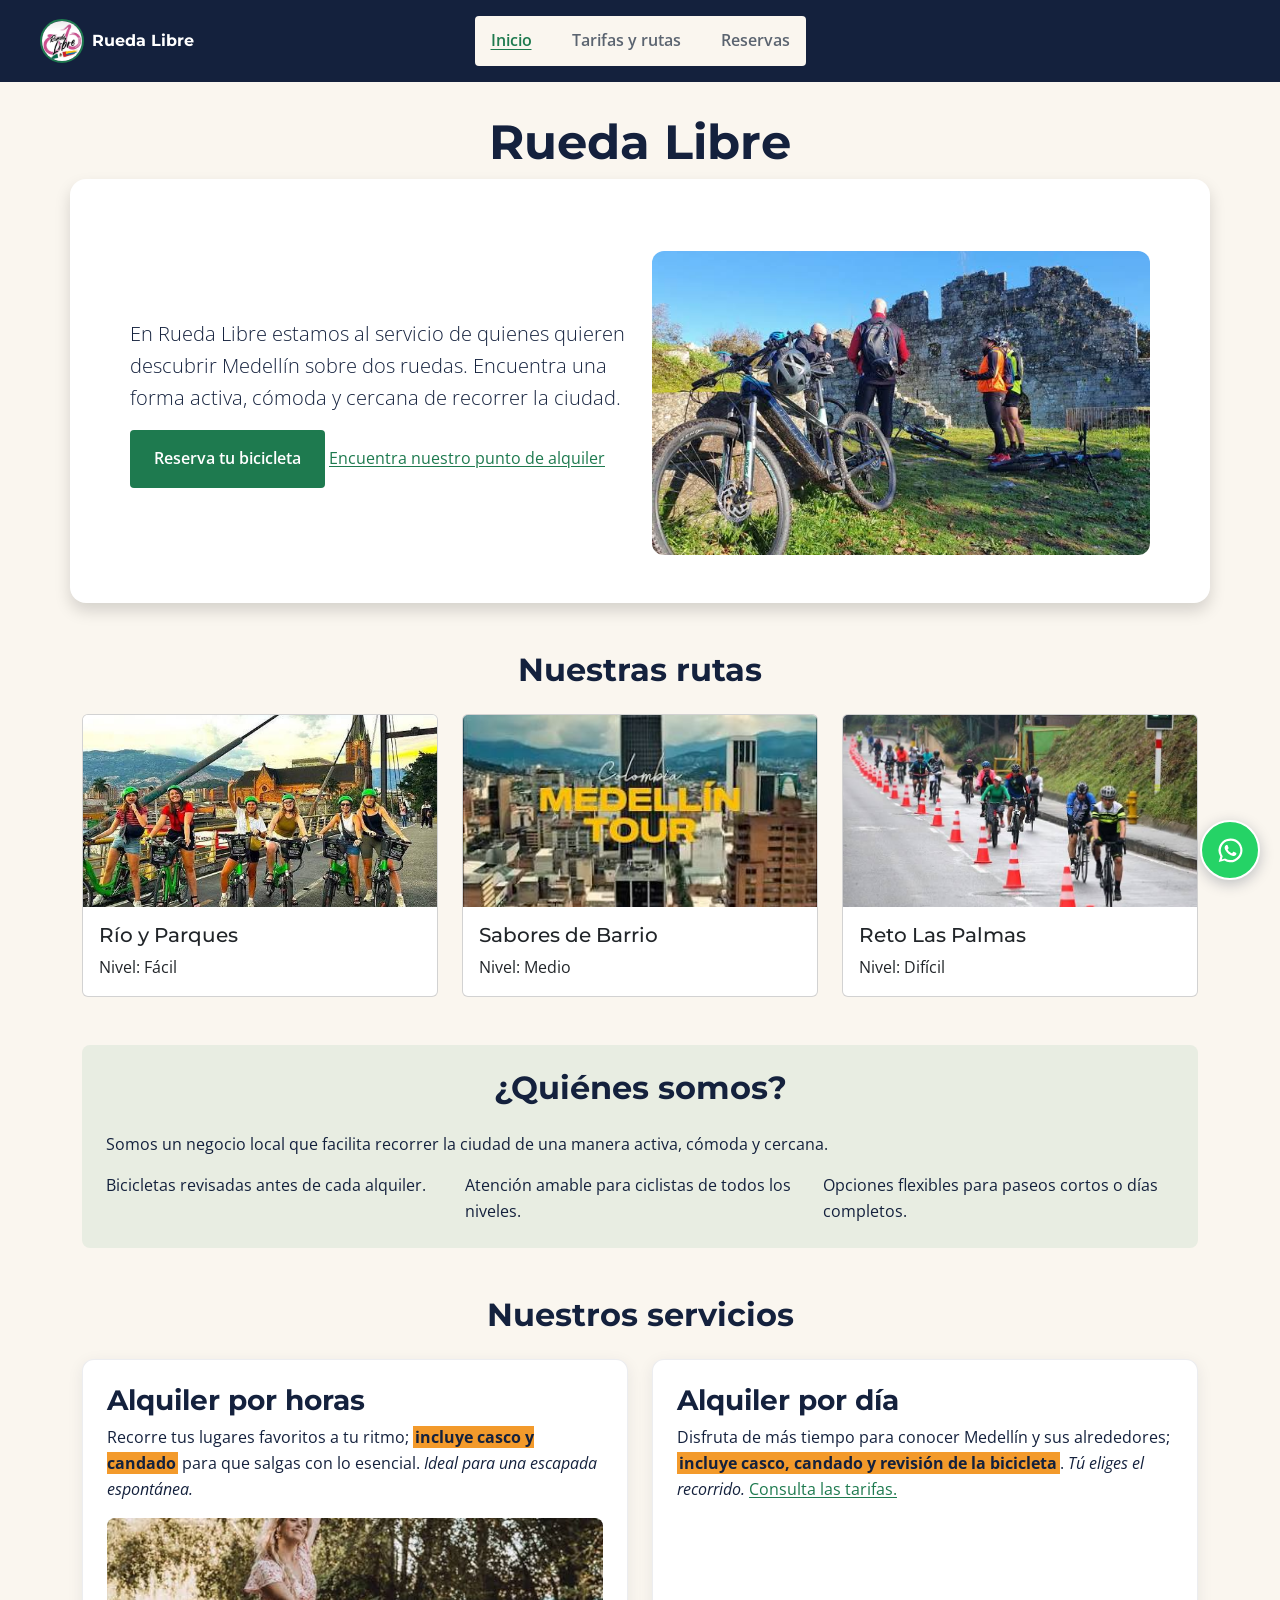
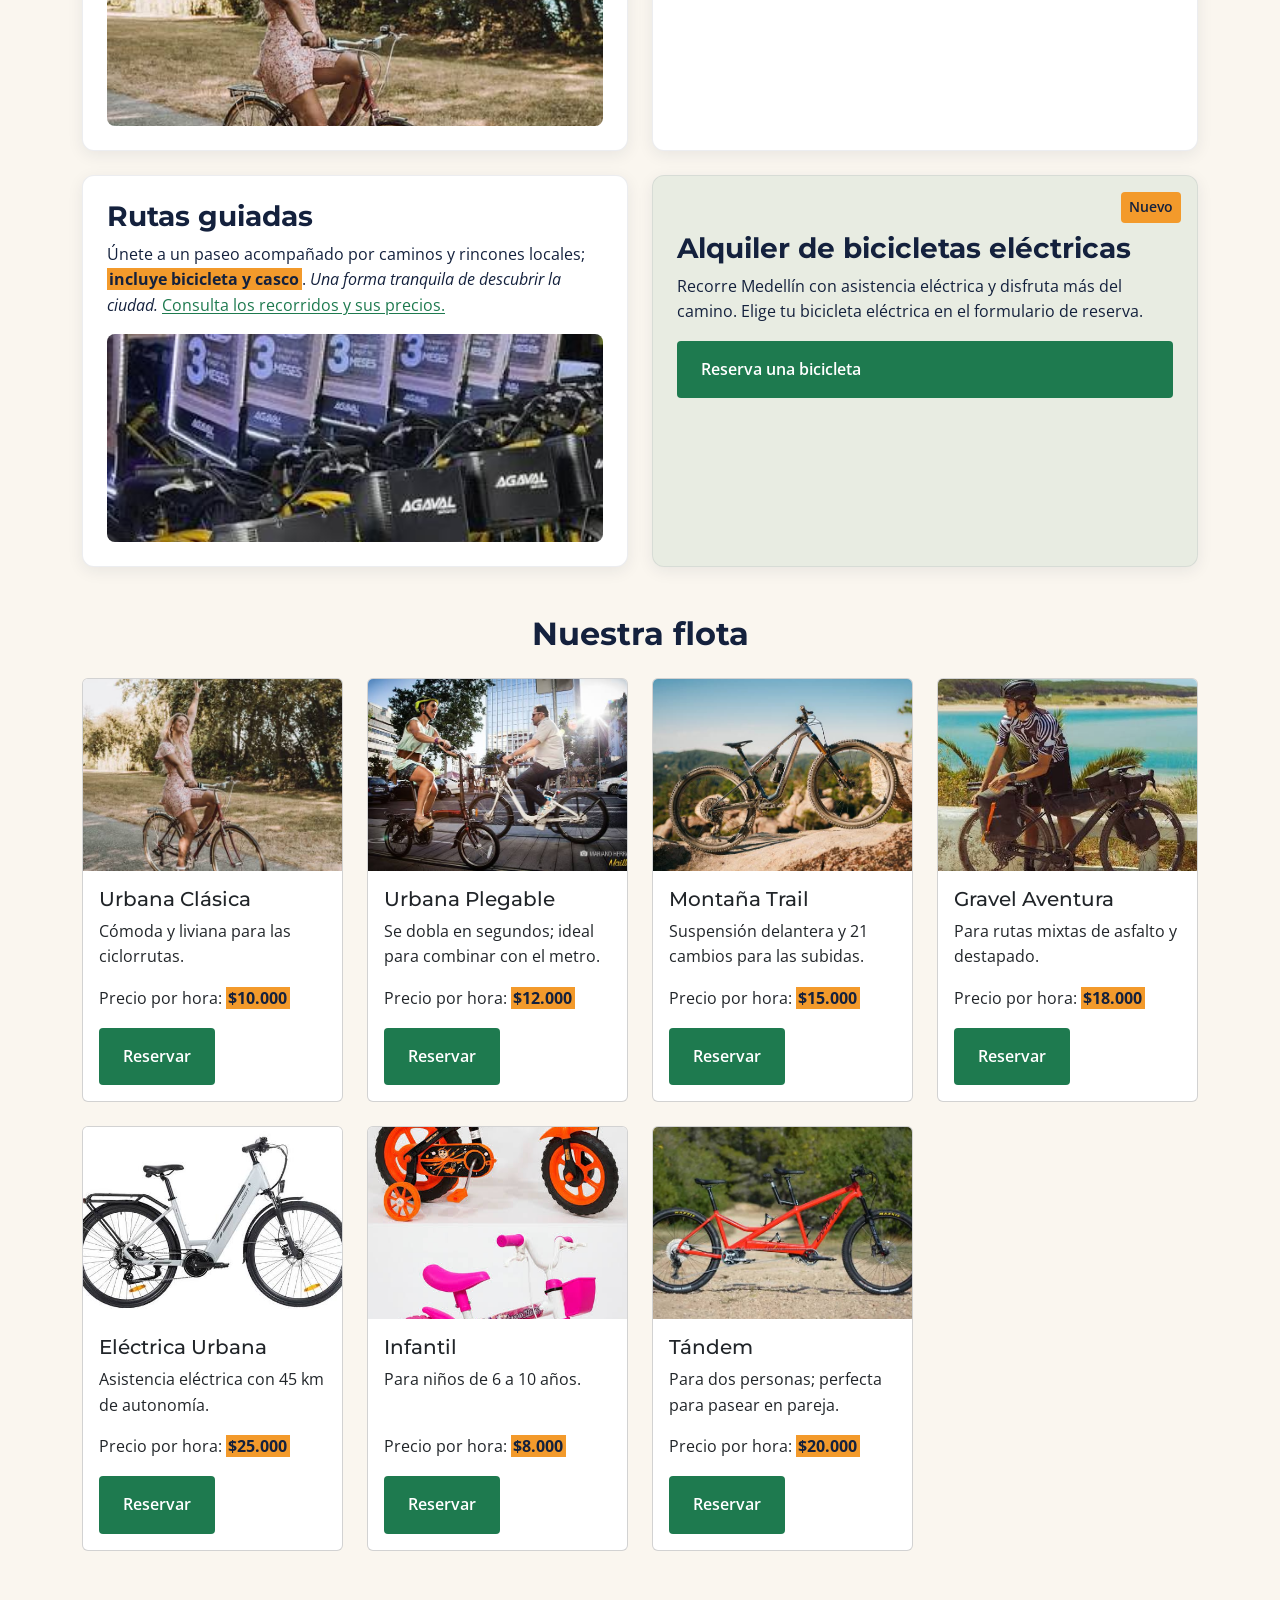
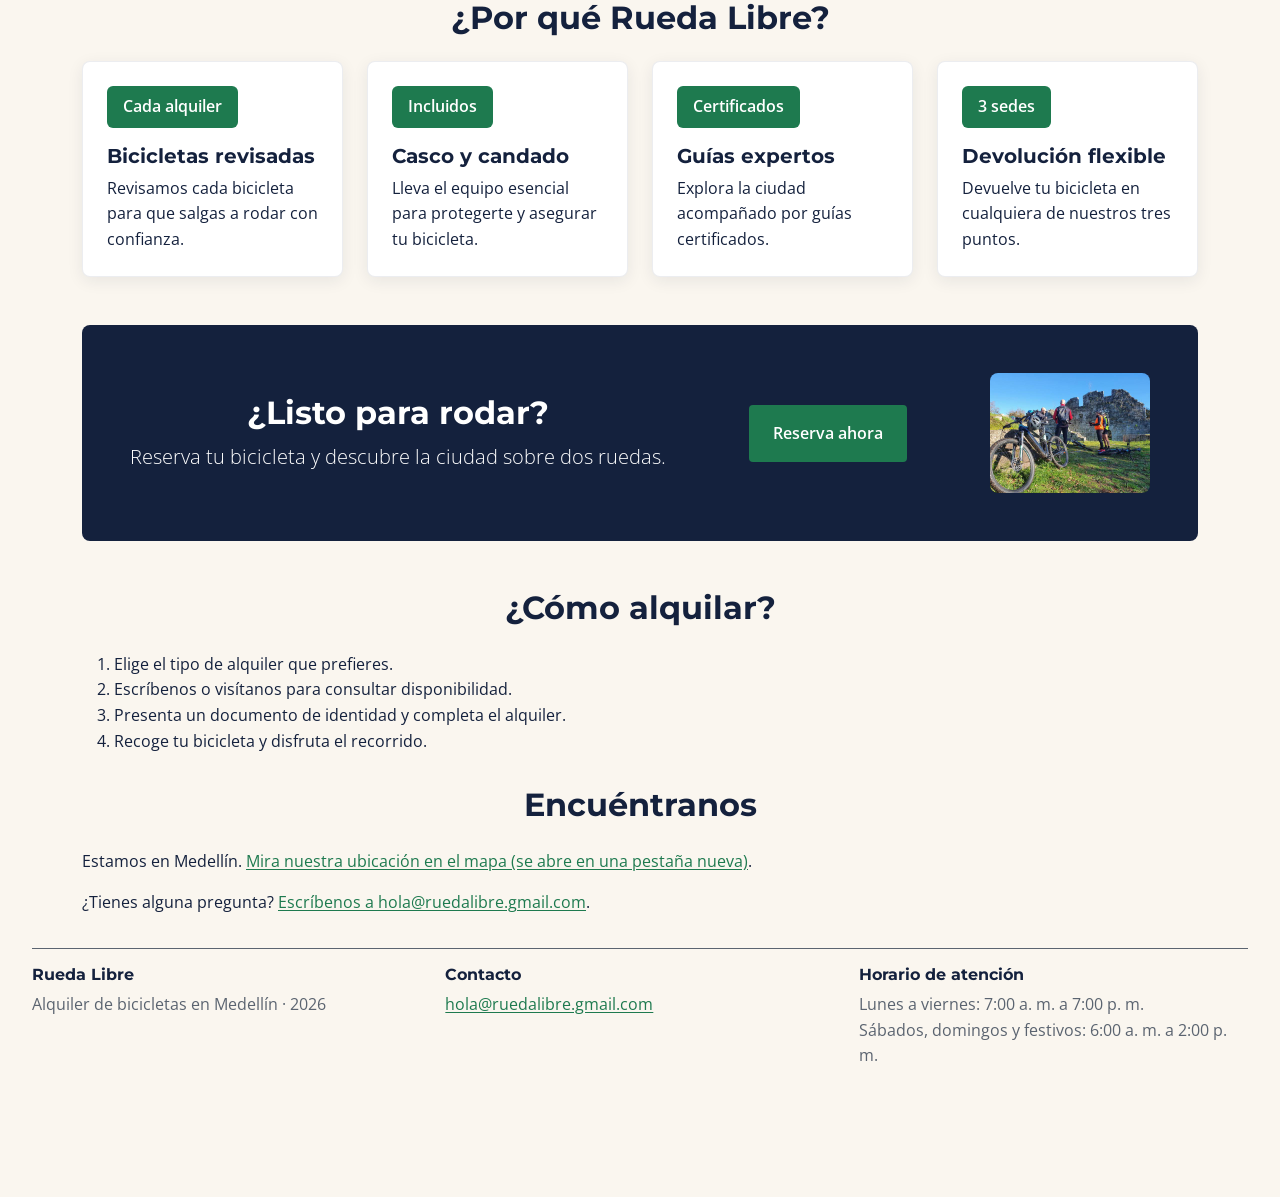
==== commit 4f2027bb: "Migrar inicio a grilla Bootstrap Co-authored-by: Copilot <223556219+Copilot@users.noreply.github.com" ====
--- a/index.html
+++ b/index.html
@@ -9,6 +9,7 @@
     <link rel="preconnect" href="https://fonts.googleapis.com">
     <link rel="preconnect" href="https://fonts.gstatic.com" crossorigin>
     <link href="https://fonts.googleapis.com/css2?family=Montserrat:wght@700&family=Open+Sans:wght@400;600&display=swap" rel="stylesheet">
+    <link href="https://cdn.jsdelivr.net/npm/bootstrap@5.3.3/dist/css/bootstrap.min.css" rel="stylesheet" integrity="sha384-QWTKZyjpPEjISv5WaRU9OFeRpok6YctnYmDr5pNlyT2bRjXh0JMhjY6hW+ALEwIH" crossorigin="anonymous">
     <link rel="stylesheet" href="css/styles.css">
 </head>
 <body class="inicio">
@@ -28,122 +29,219 @@
         <h1>Rueda Libre</h1>
     </header>
 
-    <main id="contenido-principal" tabindex="-1">
-        <section class="presentacion" aria-label="Descubre Medellín en bicicleta">
-            <div>
-                <p>En Rueda Libre estamos al servicio de quienes quieren descubrir Medellín sobre dos ruedas. Encuentra una forma activa, cómoda y cercana de recorrer la ciudad.</p>
+    <main id="contenido-principal" class="container" tabindex="-1">
+        <section class="presentacion row g-4 align-items-center mb-5 p-4 p-md-5 bg-white rounded-4 shadow" aria-label="Descubre Medellín en bicicleta">
+            <div class="col-12 col-md-6">
+                <p class="lead">En Rueda Libre estamos al servicio de quienes quieren descubrir Medellín sobre dos ruedas. Encuentra una forma activa, cómoda y cercana de recorrer la ciudad.</p>
                 <a class="boton" href="paginas/reservas.html">Reserva tu bicicleta</a>
-                <a class="enlace-secundario" href="#encuentranos">Encuentra nuestro punto de alquiler</a>
-            </div>
-            <img src="img/ruta.jpeg" alt="Ciclistas recorriendo las montañas y el valle de Medellín">
-        </section>
-
-        <section id="rutas" aria-labelledby="titulo-rutas">
-            <h2 id="titulo-rutas">Nuestras rutas</h2>
-            <div class="galeria-rutas">
-                <article class="tarjeta-ruta">
-                    <img src="img/parques.jpeg" alt="Ciclistas en un recorrido por parques y senderos" loading="lazy">
-                    <h3>Río y Parques</h3>
-                    <p>Nivel: Fácil</p>
-                </article>
-                <article class="tarjeta-ruta">
-                    <img src="img/sabores_barrio.jpeg" alt="Ciclistas explorando una ruta al aire libre" loading="lazy">
-                    <h3>Sabores de Barrio</h3>
-                    <p>Nivel: Medio</p>
-                </article>
-                <article class="tarjeta-ruta">
-                    <img src="img/reto_palmas.jpeg" alt="Ciclistas en una ruta de montaña" loading="lazy">
-                    <h3>Reto Las Palmas</h3>
-                    <p>Nivel: Difícil</p>
-                </article>
-            </div>
-        </section>
-
-        <section class="quienes-somos" aria-labelledby="quienes-somos">
-            <h2 id="quienes-somos">¿Quiénes somos?</h2>
+                <a class="enlace-secundario mt-3" href="#encuentranos">Encuentra nuestro punto de alquiler</a>
+            </div>
+            <div class="col-12 col-md-6">
+                <img class="img-fluid" src="img/ruta.jpeg" alt="Ciclistas recorriendo las montañas y el valle de Medellín">
+            </div>
+        </section>
+
+        <section id="rutas" class="mb-5" aria-labelledby="titulo-rutas">
+            <h2 class="text-center mb-4" id="titulo-rutas">Nuestras rutas</h2>
+            <div class="row g-4">
+                <div class="col-12 col-md-4">
+                    <article class="card h-100">
+                        <img class="card-img-top imagen-ruta" src="img/parques.jpeg" alt="Ciclistas en un recorrido por parques y senderos" loading="lazy">
+                        <div class="card-body">
+                            <h3 class="h5 card-title">Río y Parques</h3>
+                            <p class="card-text mb-0">Nivel: Fácil</p>
+                        </div>
+                    </article>
+                </div>
+                <div class="col-12 col-md-4">
+                    <article class="card h-100">
+                        <img class="card-img-top imagen-ruta" src="img/sabores_barrio.jpeg" alt="Ciclistas explorando una ruta al aire libre" loading="lazy">
+                        <div class="card-body">
+                            <h3 class="h5 card-title">Sabores de Barrio</h3>
+                            <p class="card-text mb-0">Nivel: Medio</p>
+                        </div>
+                    </article>
+                </div>
+                <div class="col-12 col-md-4">
+                    <article class="card h-100">
+                        <img class="card-img-top imagen-ruta" src="img/reto_palmas.jpeg" alt="Ciclistas en una ruta de montaña" loading="lazy">
+                        <div class="card-body">
+                            <h3 class="h5 card-title">Reto Las Palmas</h3>
+                            <p class="card-text mb-0">Nivel: Difícil</p>
+                        </div>
+                    </article>
+                </div>
+            </div>
+        </section>
+
+        <section class="quienes-somos p-4 rounded-3 mb-5" aria-labelledby="quienes-somos">
+            <h2 class="text-center mb-4" id="quienes-somos">¿Quiénes somos?</h2>
             <p>Somos un negocio local que facilita recorrer la ciudad de una manera activa, cómoda y cercana.</p>
-            <ul>
-                <li>Bicicletas revisadas antes de cada alquiler.</li>
-                <li>Atención amable para ciclistas de todos los niveles.</li>
-                <li>Opciones flexibles para paseos cortos o días completos.</li>
+            <ul class="row list-unstyled g-2 mb-0">
+                <li class="col-12 col-md-4">Bicicletas revisadas antes de cada alquiler.</li>
+                <li class="col-12 col-md-4">Atención amable para ciclistas de todos los niveles.</li>
+                <li class="col-12 col-md-4">Opciones flexibles para paseos cortos o días completos.</li>
             </ul>
         </section>
 
-        <section id="servicios" aria-labelledby="titulo-servicios">
-            <h2 id="titulo-servicios">Nuestros servicios</h2>
-            <article>
-                <h3>Alquiler por horas</h3>
-                <p>Recorre tus lugares favoritos a tu ritmo; <strong>incluye casco y candado</strong> para que salgas con lo esencial. <em>Ideal para una escapada espontánea.</em></p>
-                <img src="img/urbana_clasica.jpeg" alt="Bicicleta urbana lista para alquilar" width="360">
-            </article>
-            <article>
-                <h3>Alquiler por día</h3>
-                <p>Disfruta de más tiempo para conocer Medellín y sus alrededores; <strong>incluye casco, candado y revisión de la bicicleta</strong>. <em>Tú eliges el recorrido.</em> <a href="paginas/tarifas.html">Consulta las tarifas.</a></p>
-            </article>
-            <article>
-                <h3>Rutas guiadas</h3>
-                <p>Únete a un paseo acompañado por caminos y rincones locales; <strong>incluye bicicleta y casco</strong>. <em>Una forma tranquila de descubrir la ciudad.</em> <a href="paginas/tarifas.html#recorridos-guiados">Consulta los recorridos y sus precios.</a></p>
-                <img src="img/renta_dias.jpeg" alt="Ruta ciclista entre las montañas y el valle de Medellín" width="600">
-            </article>
-            <article class="servicio-nuevo">
-                <span class="etiqueta-nuevo">Nuevo</span>
-                <h3>Alquiler de bicicletas eléctricas</h3>
-                <p>Recorre Medellín con asistencia eléctrica y disfruta más del camino. Elige tu bicicleta eléctrica en el formulario de reserva.</p>
-                <a class="boton" href="paginas/reservas.html">Reserva una bicicleta</a>
-            </article>
-        </section>
-
-        <section id="flota" aria-labelledby="titulo-flota">
-            <h2 id="titulo-flota">Nuestra flota</h2>
-            <article class="tarjeta-flota">
-                <img src="img/urbana_clasica.jpeg" alt="Varias bicicletas amarillas disponibles para alquiler" loading="lazy">
-                <h3>Urbana Clásica</h3>
-                <p>Cómoda y liviana para las ciclorrutas.</p>
-                <p class="precio-flota">Precio por hora: <strong>$10.000</strong></p>
-                <a class="boton" href="paginas/reservas.html">Reservar</a>
-            </article>
-            <article class="tarjeta-flota">
-                <img src="img/plegable.jpeg" alt="Varias bicicletas amarillas disponibles para alquiler" loading="lazy">
-                <h3>Urbana Plegable</h3>
-                <p>Se dobla en segundos; ideal para combinar con el metro.</p>
-                <p class="precio-flota">Precio por hora: <strong>$12.000</strong></p>
-                <a class="boton" href="paginas/reservas.html">Reservar</a>
-            </article>
-            <article class="tarjeta-flota">
-                <img src="img/montaña.jpeg" alt="Ciclistas con bicicletas de montaña durante una ruta" loading="lazy">
-                <h3>Montaña Trail</h3>
-                <p>Suspensión delantera y 21 cambios para las subidas.</p>
-                <p class="precio-flota">Precio por hora: <strong>$15.000</strong></p>
-                <a class="boton" href="paginas/reservas.html">Reservar</a>
-            </article>
-            <article class="tarjeta-flota">
-                <img src="img/gravel.jpeg" alt="Ciclistas recorriendo una ruta al aire libre" loading="lazy">
-                <h3>Gravel Aventura</h3>
-                <p>Para rutas mixtas de asfalto y destapado.</p>
-                <p class="precio-flota">Precio por hora: <strong>$18.000</strong></p>
-                <a class="boton" href="paginas/reservas.html">Reservar</a>
-            </article>
-            <article class="tarjeta-flota">
-                <img src="img/electrica_urbana.jpeg" alt="Varias bicicletas eléctricas disponibles para alquiler" loading="lazy">
-                <h3>Eléctrica Urbana</h3>
-                <p>Asistencia eléctrica con 45 km de autonomía.</p>
-                <p class="precio-flota">Precio por hora: <strong>$25.000</strong></p>
-                <a class="boton" href="paginas/reservas.html">Reservar</a>
-            </article>
-            <article class="tarjeta-flota">
-                <img src="img/infantil.jpeg" alt="Varias bicicletas para niños disponibles para alquiler" loading="lazy">
-                <h3>Infantil</h3>
-                <p>Para niños de 6 a 10 años.</p>
-                <p class="precio-flota">Precio por hora: <strong>$8.000</strong></p>
-                <a class="boton" href="paginas/reservas.html">Reservar</a>
-            </article>
-            <article class="tarjeta-flota">
-                <img src="img/tandem.jpeg" alt="Ciclistas compartiendo una ruta al aire libre" loading="lazy">
-                <h3>Tándem</h3>
-                <p>Para dos personas; perfecta para pasear en pareja.</p>
-                <p class="precio-flota">Precio por hora: <strong>$20.000</strong></p>
-                <a class="boton" href="paginas/reservas.html">Reservar</a>
-            </article>
+        <section id="servicios" class="mb-5" aria-labelledby="titulo-servicios">
+            <div class="row g-4">
+                <h2 class="col-12 text-center mb-0" id="titulo-servicios">Nuestros servicios</h2>
+                <div class="col-12 col-md-6">
+                    <article class="h-100 d-flex flex-column">
+                        <h3>Alquiler por horas</h3>
+                        <p>Recorre tus lugares favoritos a tu ritmo; <strong>incluye casco y candado</strong> para que salgas con lo esencial. <em>Ideal para una escapada espontánea.</em></p>
+                        <img src="img/urbana_clasica.jpeg" alt="Bicicleta urbana lista para alquilar" width="360">
+                    </article>
+                </div>
+                <div class="col-12 col-md-6">
+                    <article class="h-100 d-flex flex-column">
+                        <h3>Alquiler por día</h3>
+                        <p>Disfruta de más tiempo para conocer Medellín y sus alrededores; <strong>incluye casco, candado y revisión de la bicicleta</strong>. <em>Tú eliges el recorrido.</em> <a href="paginas/tarifas.html">Consulta las tarifas.</a></p>
+                    </article>
+                </div>
+                <div class="col-12 col-md-6">
+                    <article class="h-100 d-flex flex-column">
+                        <h3>Rutas guiadas</h3>
+                        <p>Únete a un paseo acompañado por caminos y rincones locales; <strong>incluye bicicleta y casco</strong>. <em>Una forma tranquila de descubrir la ciudad.</em> <a href="paginas/tarifas.html#recorridos-guiados">Consulta los recorridos y sus precios.</a></p>
+                        <img src="img/renta_dias.jpeg" alt="Ruta ciclista entre las montañas y el valle de Medellín" width="600">
+                    </article>
+                </div>
+                <div class="col-12 col-md-6">
+                    <article class="servicio-nuevo h-100 d-flex flex-column">
+                        <span class="etiqueta-nuevo">Nuevo</span>
+                        <h3>Alquiler de bicicletas eléctricas</h3>
+                        <p>Recorre Medellín con asistencia eléctrica y disfruta más del camino. Elige tu bicicleta eléctrica en el formulario de reserva.</p>
+                        <a class="boton" href="paginas/reservas.html">Reserva una bicicleta</a>
+                    </article>
+                </div>
+            </div>
+        </section>
+
+        <section id="flota" class="row g-4 mb-5" aria-labelledby="titulo-flota">
+            <h2 class="col-12 text-center mb-0" id="titulo-flota">Nuestra flota</h2>
+            <div class="col-12 col-sm-6 col-lg-4 col-xl-3">
+                <article class="card h-100">
+                    <img class="card-img-top imagen-flota" src="img/urbana_clasica.jpeg" alt="Varias bicicletas amarillas disponibles para alquiler" loading="lazy">
+                    <div class="card-body d-flex flex-column">
+                        <h3 class="h5 card-title">Urbana Clásica</h3>
+                        <p class="card-text">Cómoda y liviana para las ciclorrutas.</p>
+                        <p class="card-text mt-auto">Precio por hora: <strong>$10.000</strong></p>
+                        <a class="boton align-self-start" href="paginas/reservas.html">Reservar</a>
+                    </div>
+                </article>
+            </div>
+            <div class="col-12 col-sm-6 col-lg-4 col-xl-3">
+                <article class="card h-100">
+                    <img class="card-img-top imagen-flota" src="img/plegable.jpeg" alt="Bicicleta urbana plegable disponible para alquiler" loading="lazy">
+                    <div class="card-body d-flex flex-column">
+                        <h3 class="h5 card-title">Urbana Plegable</h3>
+                        <p class="card-text">Se dobla en segundos; ideal para combinar con el metro.</p>
+                        <p class="card-text mt-auto">Precio por hora: <strong>$12.000</strong></p>
+                        <a class="boton align-self-start" href="paginas/reservas.html">Reservar</a>
+                    </div>
+                </article>
+            </div>
+            <div class="col-12 col-sm-6 col-lg-4 col-xl-3">
+                <article class="card h-100">
+                    <img class="card-img-top imagen-flota" src="img/montaña.jpeg" alt="Ciclistas con bicicletas de montaña durante una ruta" loading="lazy">
+                    <div class="card-body d-flex flex-column">
+                        <h3 class="h5 card-title">Montaña Trail</h3>
+                        <p class="card-text">Suspensión delantera y 21 cambios para las subidas.</p>
+                        <p class="card-text mt-auto">Precio por hora: <strong>$15.000</strong></p>
+                        <a class="boton align-self-start" href="paginas/reservas.html">Reservar</a>
+                    </div>
+                </article>
+            </div>
+            <div class="col-12 col-sm-6 col-lg-4 col-xl-3">
+                <article class="card h-100">
+                    <img class="card-img-top imagen-flota" src="img/gravel.jpeg" alt="Bicicleta gravel para rutas mixtas disponible para alquiler" loading="lazy">
+                    <div class="card-body d-flex flex-column">
+                        <h3 class="h5 card-title">Gravel Aventura</h3>
+                        <p class="card-text">Para rutas mixtas de asfalto y destapado.</p>
+                        <p class="card-text mt-auto">Precio por hora: <strong>$18.000</strong></p>
+                        <a class="boton align-self-start" href="paginas/reservas.html">Reservar</a>
+                    </div>
+                </article>
+            </div>
+            <div class="col-12 col-sm-6 col-lg-4 col-xl-3">
+                <article class="card h-100">
+                    <img class="card-img-top imagen-flota" src="img/electrica_urbana.jpeg" alt="Bicicleta eléctrica urbana disponible para alquiler" loading="lazy">
+                    <div class="card-body d-flex flex-column">
+                        <h3 class="h5 card-title">Eléctrica Urbana</h3>
+                        <p class="card-text">Asistencia eléctrica con 45 km de autonomía.</p>
+                        <p class="card-text mt-auto">Precio por hora: <strong>$25.000</strong></p>
+                        <a class="boton align-self-start" href="paginas/reservas.html">Reservar</a>
+                    </div>
+                </article>
+            </div>
+            <div class="col-12 col-sm-6 col-lg-4 col-xl-3">
+                <article class="card h-100">
+                    <img class="card-img-top imagen-flota" src="img/infantil.jpeg" alt="Bicicleta infantil disponible para alquiler" loading="lazy">
+                    <div class="card-body d-flex flex-column">
+                        <h3 class="h5 card-title">Infantil</h3>
+                        <p class="card-text">Para niños de 6 a 10 años.</p>
+                        <p class="card-text mt-auto">Precio por hora: <strong>$8.000</strong></p>
+                        <a class="boton align-self-start" href="paginas/reservas.html">Reservar</a>
+                    </div>
+                </article>
+            </div>
+            <div class="col-12 col-sm-6 col-lg-4 col-xl-3">
+                <article class="card h-100">
+                    <img class="card-img-top imagen-flota" src="img/tandem.jpeg" alt="Bicicleta tándem disponible para alquiler" loading="lazy">
+                    <div class="card-body d-flex flex-column">
+                        <h3 class="h5 card-title">Tándem</h3>
+                        <p class="card-text">Para dos personas; perfecta para pasear en pareja.</p>
+                        <p class="card-text mt-auto">Precio por hora: <strong>$20.000</strong></p>
+                        <a class="boton align-self-start" href="paginas/reservas.html">Reservar</a>
+                    </div>
+                </article>
+            </div>
+        </section>
+
+        <section class="mb-5" aria-labelledby="titulo-beneficios">
+            <h2 class="text-center mb-4" id="titulo-beneficios">¿Por qué Rueda Libre?</h2>
+            <div class="row g-4">
+                <div class="col-12 col-sm-6 col-xl-3">
+                    <article class="beneficio-card h-100 rounded-3 p-4">
+                        <p class="mb-3"><span class="beneficio-etiqueta rounded-2 px-3 py-2 fw-semibold d-inline-block">Cada alquiler</span></p>
+                        <h3 class="fs-5">Bicicletas revisadas</h3>
+                        <p class="mb-0">Revisamos cada bicicleta para que salgas a rodar con confianza.</p>
+                    </article>
+                </div>
+                <div class="col-12 col-sm-6 col-xl-3">
+                    <article class="beneficio-card h-100 rounded-3 p-4">
+                        <p class="mb-3"><span class="beneficio-etiqueta rounded-2 px-3 py-2 fw-semibold d-inline-block">Incluidos</span></p>
+                        <h3 class="fs-5">Casco y candado</h3>
+                        <p class="mb-0">Lleva el equipo esencial para protegerte y asegurar tu bicicleta.</p>
+                    </article>
+                </div>
+                <div class="col-12 col-sm-6 col-xl-3">
+                    <article class="beneficio-card h-100 rounded-3 p-4">
+                        <p class="mb-3"><span class="beneficio-etiqueta rounded-2 px-3 py-2 fw-semibold d-inline-block">Certificados</span></p>
+                        <h3 class="fs-5">Guías expertos</h3>
+                        <p class="mb-0">Explora la ciudad acompañado por guías certificados.</p>
+                    </article>
+                </div>
+                <div class="col-12 col-sm-6 col-xl-3">
+                    <article class="beneficio-card h-100 rounded-3 p-4">
+                        <p class="mb-3"><span class="beneficio-etiqueta rounded-2 px-3 py-2 fw-semibold d-inline-block">3 sedes</span></p>
+                        <h3 class="fs-5">Devolución flexible</h3>
+                        <p class="mb-0">Devuelve tu bicicleta en cualquiera de nuestros tres puntos.</p>
+                    </article>
+                </div>
+            </div>
+        </section>
+
+        <section class="llamada-accion rounded-3 p-4 p-md-5 mt-4 mb-5" aria-labelledby="titulo-cta">
+            <div class="d-flex flex-column flex-md-row align-items-md-center justify-content-md-between gap-4">
+                <div>
+                    <h2 class="mb-2" id="titulo-cta">¿Listo para rodar?</h2>
+                    <p class="lead mb-0">Reserva tu bicicleta y descubre la ciudad sobre dos ruedas.</p>
+                </div>
+                <a class="boton align-self-start align-self-md-center" href="paginas/reservas.html">Reserva ahora</a>
+                <img class="d-none d-md-block rounded-3 flex-shrink-0" src="img/ruta.jpeg" width="160" alt="">
+            </div>
         </section>
 
         <section aria-labelledby="como-alquilar">
@@ -183,5 +281,6 @@
             <path fill="currentColor" d="M12.04 2a9.92 9.92 0 0 0-8.45 15.12L2.3 21.7l4.7-1.23A9.94 9.94 0 1 0 12.04 2Zm0 18.1a8.13 8.13 0 0 1-4.14-1.13l-.3-.18-2.79.73.75-2.72-.2-.31a8.12 8.12 0 1 1 6.68 3.61Zm4.46-6.08c-.24-.12-1.43-.71-1.65-.79-.22-.08-.38-.12-.54.12-.16.24-.62.79-.76.95-.14.16-.28.18-.52.06-.24-.12-1.02-.38-1.94-1.2-.72-.64-1.2-1.43-1.34-1.67-.14-.24-.02-.37.1-.49.11-.11.24-.28.36-.42.12-.14.16-.24.24-.4.08-.16.04-.3-.02-.42-.06-.12-.54-1.3-.74-1.78-.19-.46-.39-.4-.54-.4h-.46c-.16 0-.42.06-.64.3-.22.24-.84.82-.84 2s.86 2.31.98 2.47c.12.16 1.69 2.58 4.1 3.62.57.25 1.02.4 1.37.51.58.18 1.1.16 1.51.1.46-.07 1.43-.59 1.63-1.15.2-.57.2-1.05.14-1.15-.06-.1-.22-.16-.46-.28Z"/>
         </svg>
     </a>
+    <script src="https://cdn.jsdelivr.net/npm/bootstrap@5.3.3/dist/js/bootstrap.bundle.min.js" integrity="sha384-YvpcrYf0tY3lHB60NNkmXc5s9fDVZLESaAA55NDzOxhy9GkcIdslK1eN7N6jIeHz" crossorigin="anonymous"></script>
 </body>
 </html>
--- a/css/styles.css
+++ b/css/styles.css
@@ -1,4 +1,4 @@
-/* Variables de marca y espaciado */
+
 :root {
     color-scheme: light;
     --verde-ruta: #1E7A4F;
@@ -15,7 +15,7 @@
     --espacio-extra-grande: 2rem;
 }
 
-/* Base y estructura */
+
 *,
 *::before,
 *::after {
@@ -59,11 +59,6 @@
     display: block;
 }
 
-.inicio main {
-    min-height: 70vh;
-    max-width: 70rem;
-}
-
 img {
     display: block;
     max-width: 100%;
@@ -225,6 +220,7 @@
     border-collapse: collapse;
 }
 
+/* Distribución que todavía usan las tablas de tarifas. */
 .tabla-responsiva {
     display: block;
     table-layout: auto;
@@ -300,9 +296,6 @@
 }
 
 #servicios article {
-    display: flex;
-    flex-direction: column;
-    width: 100%;
     margin: 0;
     padding: var(--espacio-grande);
     border: 1px solid rgb(20 33 61 / 8%);
@@ -327,59 +320,14 @@
     object-fit: cover;
 }
 
-.inicio .presentacion {
-    display: grid;
-    grid-template-columns: minmax(0, 1fr);
-    align-items: center;
-    gap: var(--espacio-grande);
-    margin: 0 0 3rem;
-    padding: var(--espacio-grande);
-    border-radius: 1rem;
-    background: var(--blanco);
-    box-shadow: 0 0.5rem 1.75rem rgb(20 33 61 / 10%);
+.presentacion {
     text-align: left;
 }
 
-.presentacion > div {
-    display: flex;
-    flex-direction: column;
-    justify-content: center;
-}
-
-.presentacion p {
-    margin-top: 0;
-    font-size: 1.2rem;
-}
-
-.galeria-rutas {
-    display: grid;
-    grid-template-columns: minmax(0, 1fr);
-    gap: var(--espacio-medio);
-}
-
-.tarjeta-ruta {
-    margin: 0;
-    padding: var(--espacio-grande);
-    border: 1px solid rgb(20 33 61 / 8%);
-    border-radius: 0.75rem;
-    background: var(--blanco);
-    box-shadow: 0 0.25rem 1rem rgb(20 33 61 / 8%);
-}
-
-.tarjeta-ruta img {
-    display: block;
-    width: 100%;
+.imagen-ruta,
+.imagen-flota {
     height: 12rem;
-    border-radius: 0.5rem;
     object-fit: cover;
-}
-
-.tarjeta-ruta h3 {
-    margin-bottom: var(--espacio-pequeno);
-}
-
-.tarjeta-ruta p {
-    margin-bottom: 0;
 }
 
 .presentacion img {
@@ -389,12 +337,7 @@
     object-fit: cover;
 }
 
-.enlace-secundario {
-    display: inline-block;
-    margin: var(--espacio-medio) 0 0 var(--espacio-medio);
-    font-weight: 600;
-}
-
+/* Distribución propia que aún necesita la página de reservas. */
 .reservas-layout {
     display: grid;
     grid-template-columns: minmax(0, 1fr);
@@ -429,28 +372,7 @@
 }
 
 .quienes-somos {
-    padding: var(--espacio-grande);
-    border-radius: 0.75rem;
     background: rgb(30 122 79 / 8%);
-}
-
-.quienes-somos ul {
-    display: flex;
-    flex-wrap: wrap;
-    justify-content: center;
-    gap: var(--espacio-pequeno) var(--espacio-extra-grande);
-    padding-left: 1.25rem;
-}
-
-#servicios {
-    display: grid;
-    grid-template-columns: minmax(0, 1fr);
-    gap: var(--espacio-medio);
-}
-
-#servicios h2 {
-    grid-column: 1 / -1;
-    margin-bottom: 0;
 }
 
 #servicios article h3 {
@@ -463,51 +385,24 @@
     background: rgb(30 122 79 / 8%);
 }
 
-#flota {
-    display: grid;
-    grid-template-columns: repeat(auto-fit, minmax(min(100%, 15rem), 1fr));
-    gap: var(--espacio-grande);
-}
-
-#flota h2 {
-    grid-column: 1 / -1;
-    margin-bottom: 0;
-}
-
-.tarjeta-flota {
-    display: flex;
-    flex-direction: column;
-    justify-content: flex-start;
-    margin: 0;
-    padding: var(--espacio-grande);
+.beneficio-card {
     border: 1px solid rgb(20 33 61 / 8%);
-    border-radius: 0.75rem;
     background: var(--blanco);
     box-shadow: 0 0.25rem 1rem rgb(20 33 61 / 8%);
 }
 
-.tarjeta-flota img {
-    display: block;
-    width: 100%;
-    height: 12rem;
-    border-radius: 0.5rem;
-    object-fit: cover;
-}
-
-.tarjeta-flota h3 {
-    margin-bottom: var(--espacio-pequeno);
-}
-
-.tarjeta-flota p {
-    margin-top: 0;
-}
-
-.tarjeta-flota .precio-flota {
-    margin-top: auto;
-}
-
-.tarjeta-flota .boton {
-    align-self: flex-start;
+.beneficio-etiqueta {
+    background: var(--verde-ruta);
+    color: var(--blanco);
+}
+
+.llamada-accion {
+    background: var(--azul-noche);
+    color: var(--blanco);
+}
+
+.llamada-accion h2 {
+    color: var(--blanco);
 }
 
 .etiqueta-nuevo {
@@ -579,7 +474,7 @@
     margin: 0;
 }
 
-/* Enlace flotante de atencion */
+
 .enlace-whatsapp {
     position: fixed;
     display: grid;
@@ -610,7 +505,6 @@
     color: var(--blanco);
 }
 
-/* Formulario de reservas */
 fieldset {
     margin: 0 0 var(--espacio-grande);
     padding: var(--espacio-medio);
@@ -748,16 +642,7 @@
         content: none;
     }
 
-    .inicio .presentacion {
-        grid-template-columns: minmax(0, 1fr) minmax(0, 1fr);
-        padding: clamp(1.25rem, 4vw, 3rem);
-    }
-
-    .galeria-rutas {
-        grid-template-columns: repeat(3, minmax(0, 1fr));
-        gap: var(--espacio-grande);
-    }
-
+    /* Distribución responsive exclusiva de la página de reservas. */
     .reservas-layout {
         grid-template-columns: minmax(0, 2fr) minmax(0, 1fr);
         gap: var(--espacio-extra-grande);
@@ -768,21 +653,8 @@
         gap: var(--espacio-medio);
     }
 
-    #servicios {
-        grid-template-columns: repeat(2, minmax(0, 1fr));
-        gap: var(--espacio-grande);
-    }
-
-    #servicios h2 {
-        grid-column: 1 / -1;
-    }
-
     .presentacion img {
         height: 19rem;
-    }
-
-    .enlace-secundario {
-        margin-left: 0;
     }
 }
 
@@ -800,12 +672,7 @@
     }
 
     main,
-    .inicio main,
     .reservas-layout {
         max-width: 75rem;
     }
-
-    .inicio .presentacion {
-        grid-template-columns: minmax(0, 5fr) minmax(0, 4fr);
-    }
-}
+}
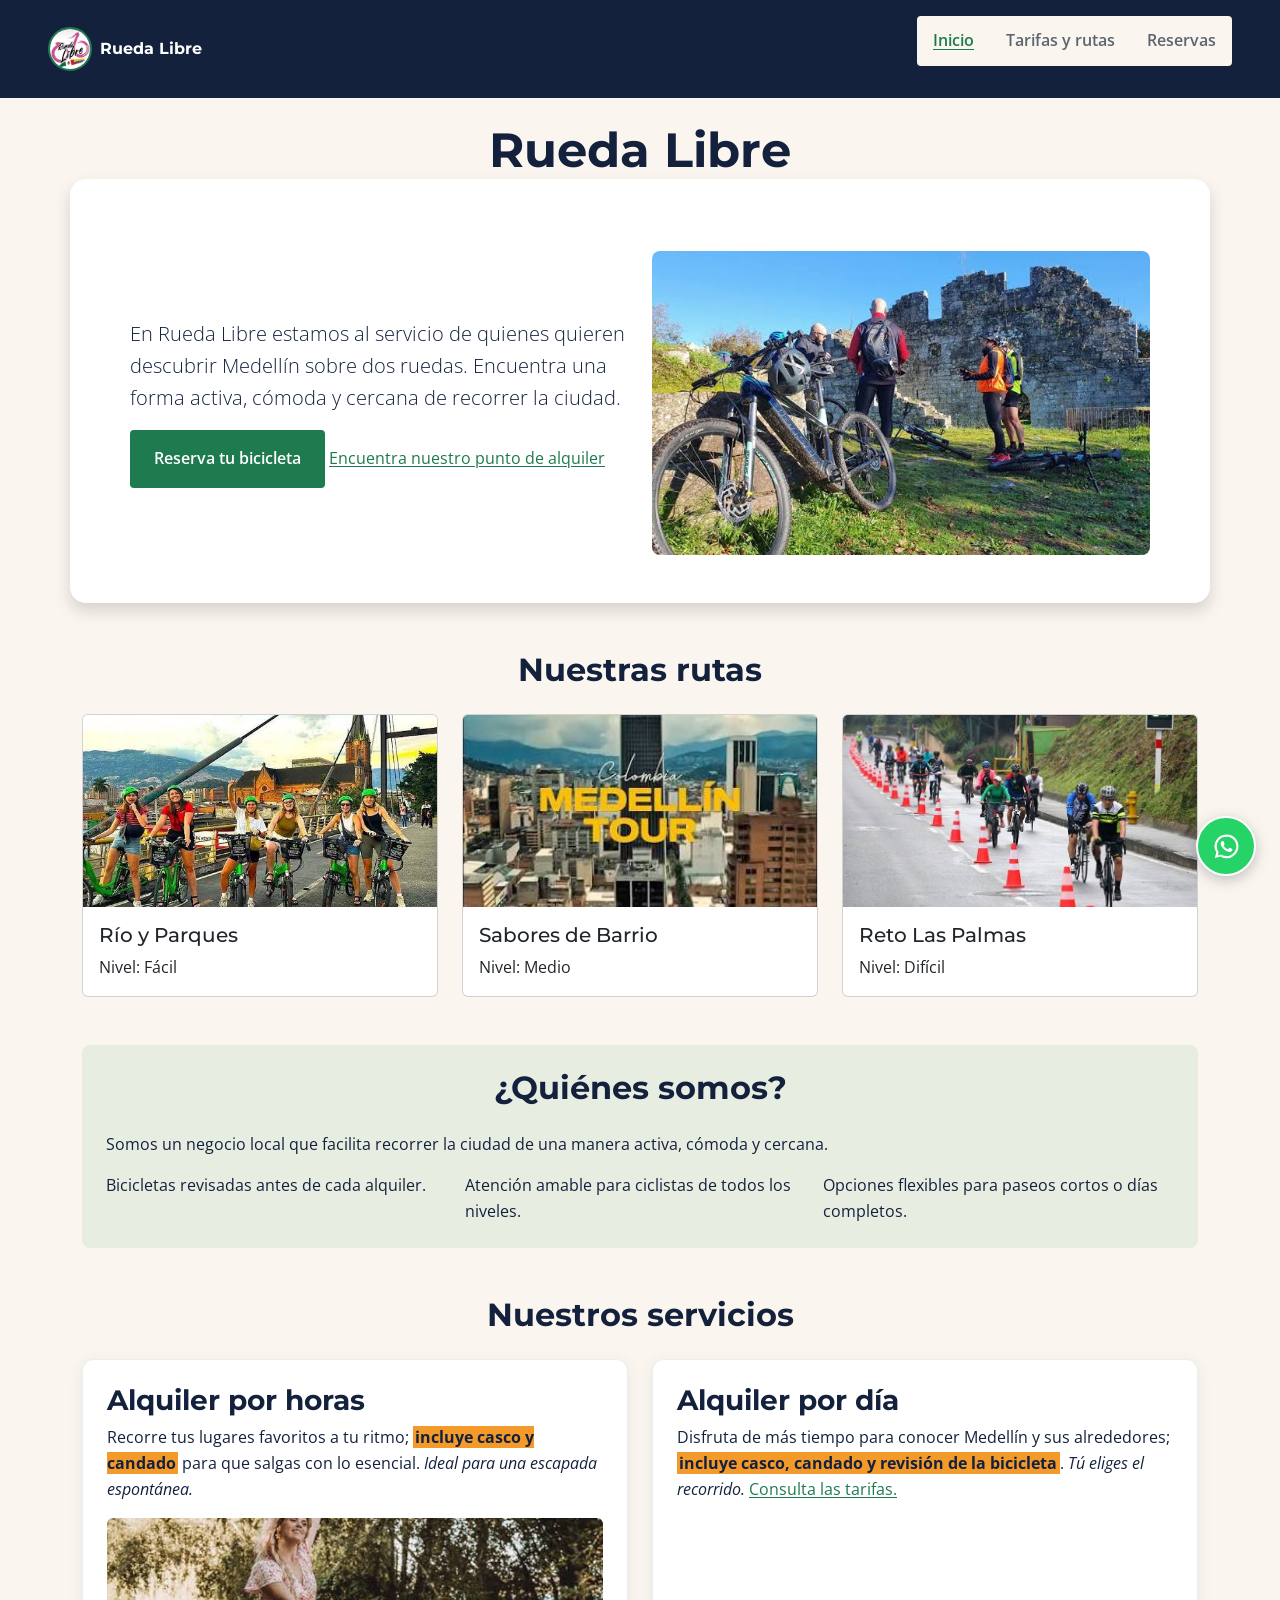
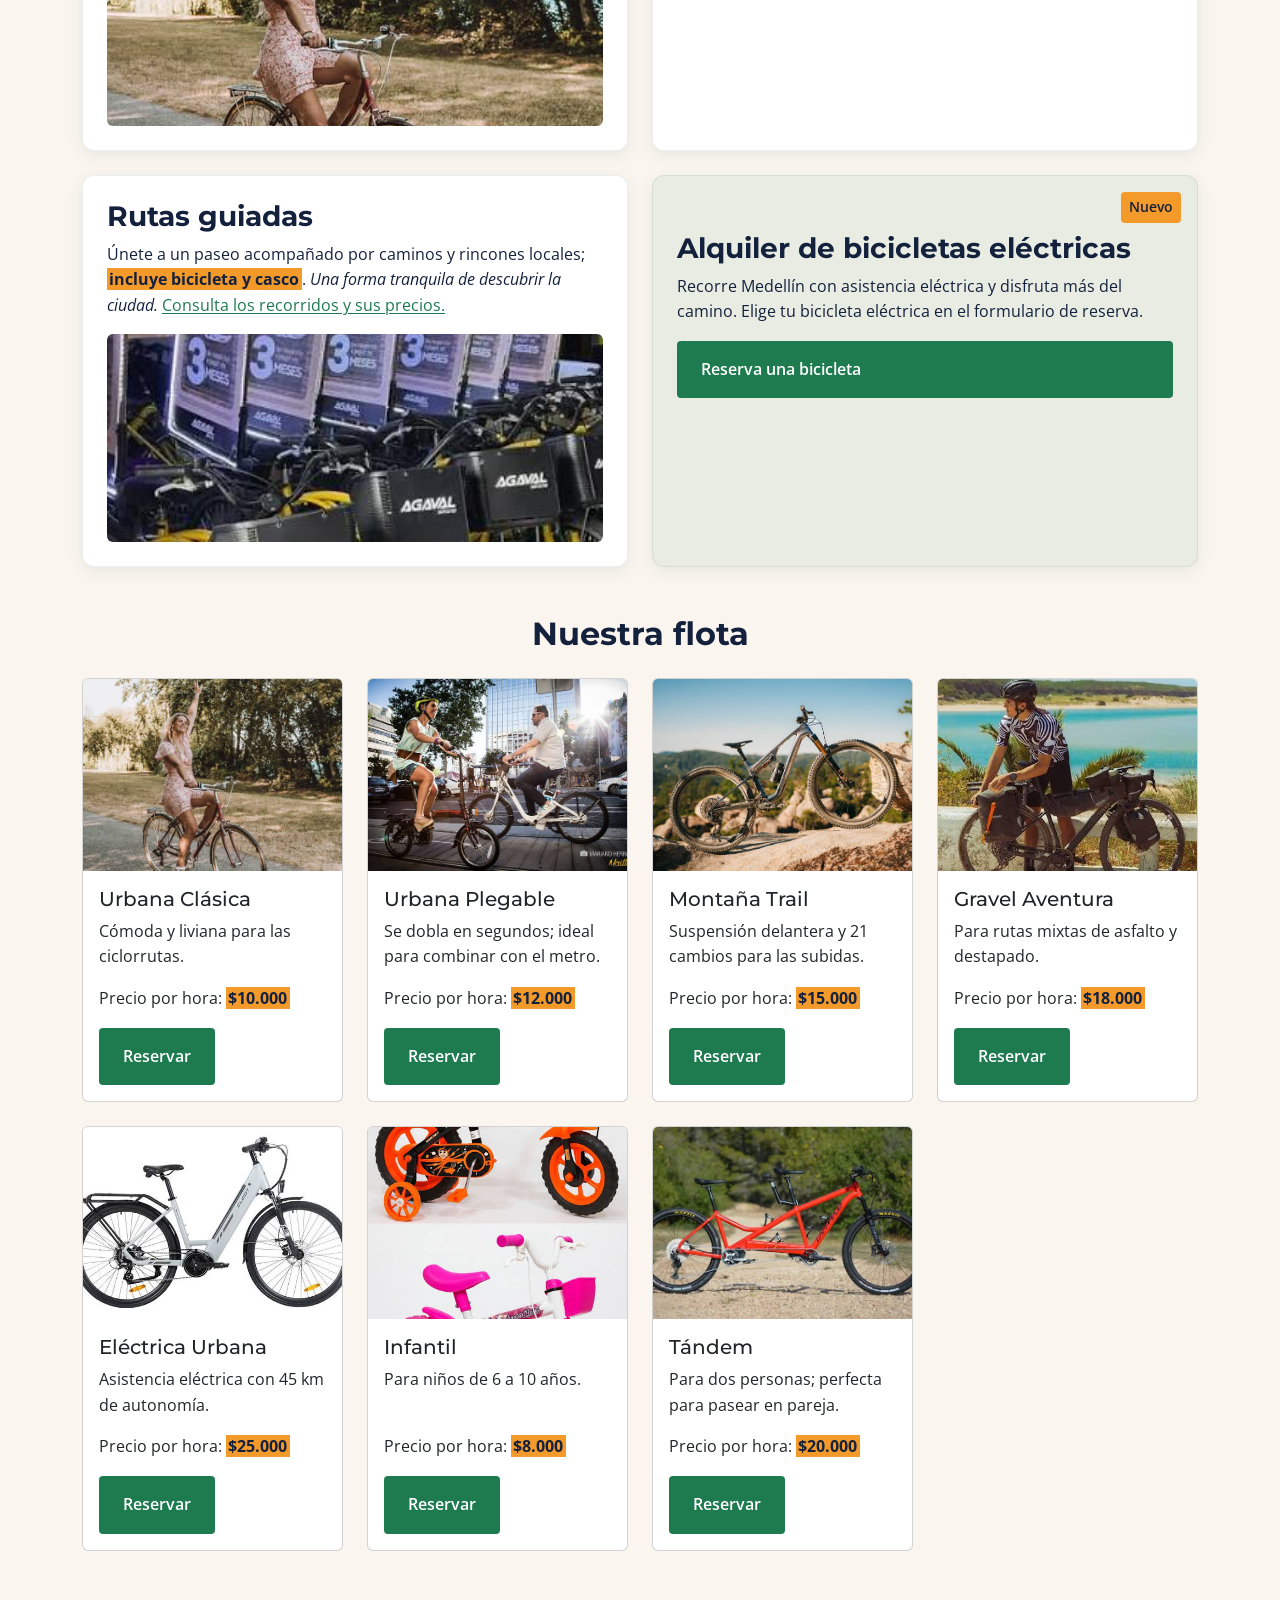
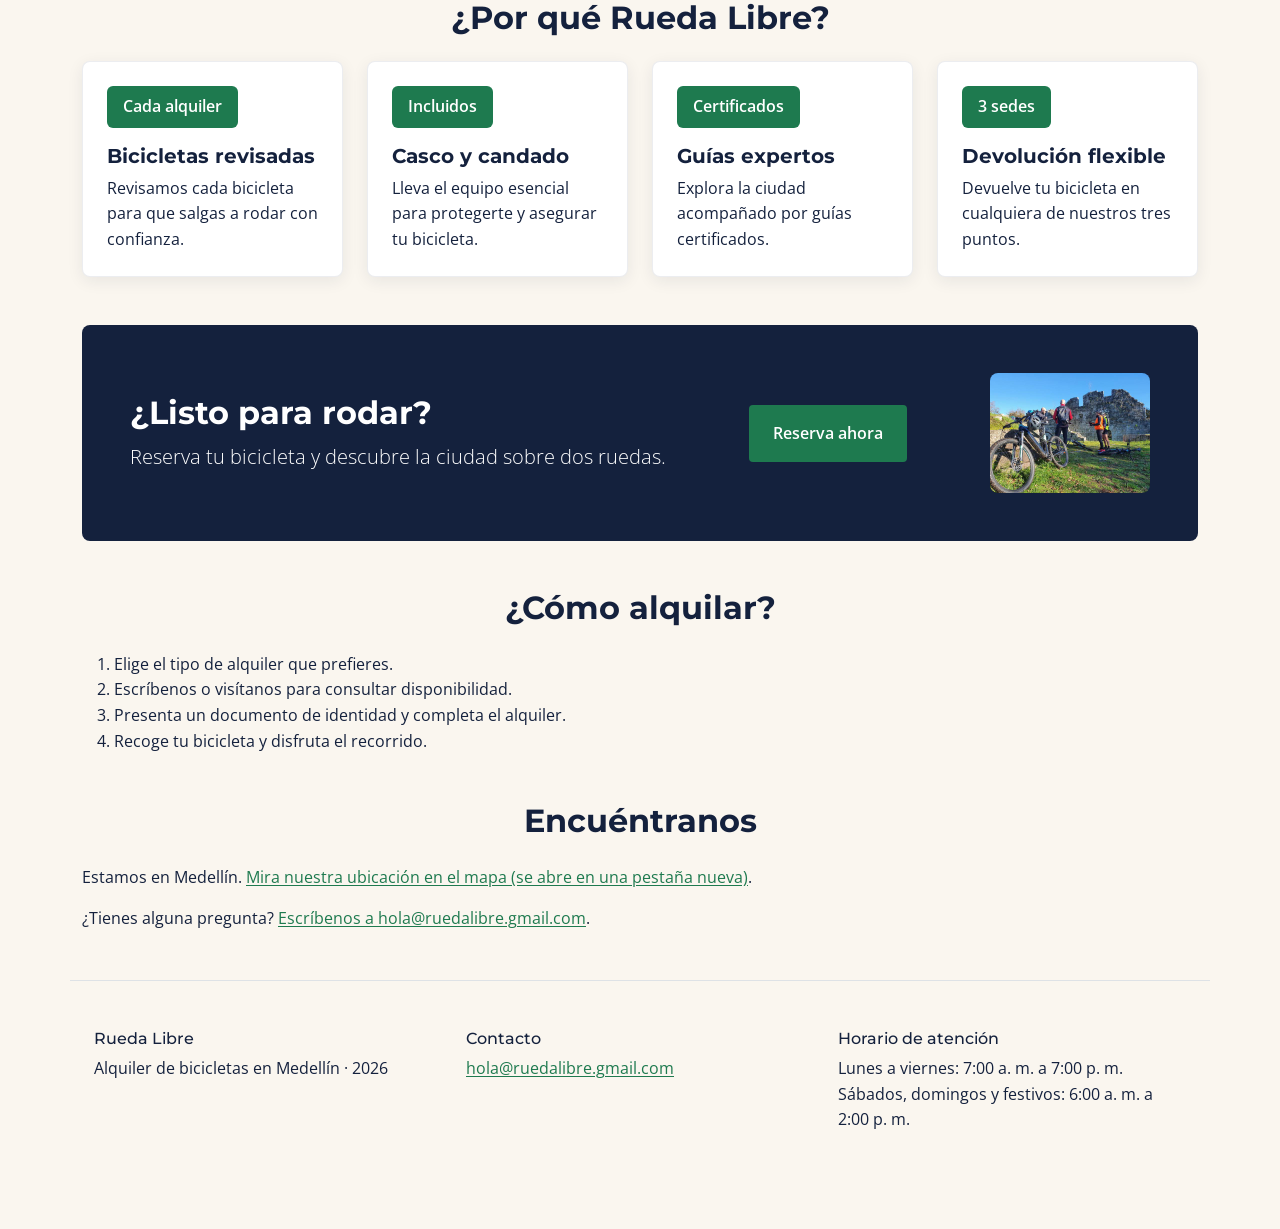
==== commit b3cb8e0c: "Migrar tarifas y reservas a Bootstrap Co-authored-by: Copilot <223556219+Copilot@users.noreply.githu" ====
--- a/index.html
+++ b/index.html
@@ -12,32 +12,32 @@
     <link href="https://cdn.jsdelivr.net/npm/bootstrap@5.3.3/dist/css/bootstrap.min.css" rel="stylesheet" integrity="sha384-QWTKZyjpPEjISv5WaRU9OFeRpok6YctnYmDr5pNlyT2bRjXh0JMhjY6hW+ALEwIH" crossorigin="anonymous">
     <link rel="stylesheet" href="css/styles.css">
 </head>
-<body class="inicio">
+<body class="inicio pb-5">
     <a class="skip-link" href="#contenido-principal">Saltar al contenido principal</a>
     <header>
-        <nav aria-label="Navegación principal">
-            <a class="marca" href="index.html" aria-label="Rueda Libre, ir al inicio">
-                <img src="img/images.jpeg" alt="">
+        <nav class="d-flex flex-column flex-md-row align-items-center justify-content-md-between gap-3 py-3 px-3 px-lg-5 mb-4" aria-label="Navegación principal">
+            <a class="marca d-inline-flex align-items-center gap-2" href="index.html" aria-label="Rueda Libre, ir al inicio">
+                <img class="d-block" src="img/images.jpeg" alt="">
                 <span>Rueda Libre</span>
             </a>
-            <ul id="menu">
-                <li><a class="activo" href="index.html" aria-current="page">Inicio</a></li>
-                <li><a href="paginas/tarifas.html">Tarifas y rutas</a></li>
-                <li><a href="paginas/reservas.html">Reservas</a></li>
+            <ul id="menu" class="list-unstyled d-flex flex-wrap justify-content-center gap-2 gap-md-3">
+                <li><a class="nav-link activo" href="index.html" aria-current="page">Inicio</a></li>
+                <li><a class="nav-link" href="paginas/tarifas.html">Tarifas y rutas</a></li>
+                <li><a class="nav-link" href="paginas/reservas.html">Reservas</a></li>
             </ul>
         </nav>
-        <h1>Rueda Libre</h1>
+        <h1 class="text-center my-4">Rueda Libre</h1>
     </header>
 
     <main id="contenido-principal" class="container" tabindex="-1">
         <section class="presentacion row g-4 align-items-center mb-5 p-4 p-md-5 bg-white rounded-4 shadow" aria-label="Descubre Medellín en bicicleta">
             <div class="col-12 col-md-6">
                 <p class="lead">En Rueda Libre estamos al servicio de quienes quieren descubrir Medellín sobre dos ruedas. Encuentra una forma activa, cómoda y cercana de recorrer la ciudad.</p>
-                <a class="boton" href="paginas/reservas.html">Reserva tu bicicleta</a>
+                <a class="boton d-inline-block" href="paginas/reservas.html">Reserva tu bicicleta</a>
                 <a class="enlace-secundario mt-3" href="#encuentranos">Encuentra nuestro punto de alquiler</a>
             </div>
             <div class="col-12 col-md-6">
-                <img class="img-fluid" src="img/ruta.jpeg" alt="Ciclistas recorriendo las montañas y el valle de Medellín">
+                <img class="img-fluid w-100 object-fit-cover rounded-3" src="img/ruta.jpeg" alt="Ciclistas recorriendo las montañas y el valle de Medellín">
             </div>
         </section>
 
@@ -46,7 +46,7 @@
             <div class="row g-4">
                 <div class="col-12 col-md-4">
                     <article class="card h-100">
-                        <img class="card-img-top imagen-ruta" src="img/parques.jpeg" alt="Ciclistas en un recorrido por parques y senderos" loading="lazy">
+                        <img class="card-img-top imagen-ruta object-fit-cover" src="img/parques.jpeg" alt="Ciclistas en un recorrido por parques y senderos" loading="lazy">
                         <div class="card-body">
                             <h3 class="h5 card-title">Río y Parques</h3>
                             <p class="card-text mb-0">Nivel: Fácil</p>
@@ -55,7 +55,7 @@
                 </div>
                 <div class="col-12 col-md-4">
                     <article class="card h-100">
-                        <img class="card-img-top imagen-ruta" src="img/sabores_barrio.jpeg" alt="Ciclistas explorando una ruta al aire libre" loading="lazy">
+                        <img class="card-img-top imagen-ruta object-fit-cover" src="img/sabores_barrio.jpeg" alt="Ciclistas explorando una ruta al aire libre" loading="lazy">
                         <div class="card-body">
                             <h3 class="h5 card-title">Sabores de Barrio</h3>
                             <p class="card-text mb-0">Nivel: Medio</p>
@@ -64,7 +64,7 @@
                 </div>
                 <div class="col-12 col-md-4">
                     <article class="card h-100">
-                        <img class="card-img-top imagen-ruta" src="img/reto_palmas.jpeg" alt="Ciclistas en una ruta de montaña" loading="lazy">
+                        <img class="card-img-top imagen-ruta object-fit-cover" src="img/reto_palmas.jpeg" alt="Ciclistas en una ruta de montaña" loading="lazy">
                         <div class="card-body">
                             <h3 class="h5 card-title">Reto Las Palmas</h3>
                             <p class="card-text mb-0">Nivel: Difícil</p>
@@ -88,31 +88,31 @@
             <div class="row g-4">
                 <h2 class="col-12 text-center mb-0" id="titulo-servicios">Nuestros servicios</h2>
                 <div class="col-12 col-md-6">
-                    <article class="h-100 d-flex flex-column">
+                    <article class="tarjeta-servicio h-100 d-flex flex-column">
                         <h3>Alquiler por horas</h3>
                         <p>Recorre tus lugares favoritos a tu ritmo; <strong>incluye casco y candado</strong> para que salgas con lo esencial. <em>Ideal para una escapada espontánea.</em></p>
-                        <img src="img/urbana_clasica.jpeg" alt="Bicicleta urbana lista para alquilar" width="360">
-                    </article>
-                </div>
-                <div class="col-12 col-md-6">
-                    <article class="h-100 d-flex flex-column">
+                        <img class="img-fluid w-100 object-fit-cover rounded-2 mt-auto" src="img/urbana_clasica.jpeg" alt="Bicicleta urbana lista para alquilar" width="360">
+                    </article>
+                </div>
+                <div class="col-12 col-md-6">
+                    <article class="tarjeta-servicio h-100 d-flex flex-column">
                         <h3>Alquiler por día</h3>
                         <p>Disfruta de más tiempo para conocer Medellín y sus alrededores; <strong>incluye casco, candado y revisión de la bicicleta</strong>. <em>Tú eliges el recorrido.</em> <a href="paginas/tarifas.html">Consulta las tarifas.</a></p>
                     </article>
                 </div>
                 <div class="col-12 col-md-6">
-                    <article class="h-100 d-flex flex-column">
+                    <article class="tarjeta-servicio h-100 d-flex flex-column">
                         <h3>Rutas guiadas</h3>
                         <p>Únete a un paseo acompañado por caminos y rincones locales; <strong>incluye bicicleta y casco</strong>. <em>Una forma tranquila de descubrir la ciudad.</em> <a href="paginas/tarifas.html#recorridos-guiados">Consulta los recorridos y sus precios.</a></p>
-                        <img src="img/renta_dias.jpeg" alt="Ruta ciclista entre las montañas y el valle de Medellín" width="600">
-                    </article>
-                </div>
-                <div class="col-12 col-md-6">
-                    <article class="servicio-nuevo h-100 d-flex flex-column">
-                        <span class="etiqueta-nuevo">Nuevo</span>
+                        <img class="img-fluid w-100 object-fit-cover rounded-2 mt-auto" src="img/renta_dias.jpeg" alt="Ruta ciclista entre las montañas y el valle de Medellín" width="600">
+                    </article>
+                </div>
+                <div class="col-12 col-md-6">
+                    <article class="tarjeta-servicio servicio-nuevo position-relative h-100 d-flex flex-column">
+                        <span class="etiqueta-nuevo position-absolute top-0 end-0 m-3">Nuevo</span>
                         <h3>Alquiler de bicicletas eléctricas</h3>
                         <p>Recorre Medellín con asistencia eléctrica y disfruta más del camino. Elige tu bicicleta eléctrica en el formulario de reserva.</p>
-                        <a class="boton" href="paginas/reservas.html">Reserva una bicicleta</a>
+                        <a class="boton d-inline-block" href="paginas/reservas.html">Reserva una bicicleta</a>
                     </article>
                 </div>
             </div>
@@ -122,78 +122,78 @@
             <h2 class="col-12 text-center mb-0" id="titulo-flota">Nuestra flota</h2>
             <div class="col-12 col-sm-6 col-lg-4 col-xl-3">
                 <article class="card h-100">
-                    <img class="card-img-top imagen-flota" src="img/urbana_clasica.jpeg" alt="Varias bicicletas amarillas disponibles para alquiler" loading="lazy">
+                    <img class="card-img-top imagen-flota object-fit-cover" src="img/urbana_clasica.jpeg" alt="Varias bicicletas amarillas disponibles para alquiler" loading="lazy">
                     <div class="card-body d-flex flex-column">
                         <h3 class="h5 card-title">Urbana Clásica</h3>
                         <p class="card-text">Cómoda y liviana para las ciclorrutas.</p>
                         <p class="card-text mt-auto">Precio por hora: <strong>$10.000</strong></p>
-                        <a class="boton align-self-start" href="paginas/reservas.html">Reservar</a>
-                    </div>
-                </article>
-            </div>
-            <div class="col-12 col-sm-6 col-lg-4 col-xl-3">
-                <article class="card h-100">
-                    <img class="card-img-top imagen-flota" src="img/plegable.jpeg" alt="Bicicleta urbana plegable disponible para alquiler" loading="lazy">
+                        <a class="boton d-inline-block align-self-start" href="paginas/reservas.html">Reservar</a>
+                    </div>
+                </article>
+            </div>
+            <div class="col-12 col-sm-6 col-lg-4 col-xl-3">
+                <article class="card h-100">
+                    <img class="card-img-top imagen-flota object-fit-cover" src="img/plegable.jpeg" alt="Bicicleta urbana plegable disponible para alquiler" loading="lazy">
                     <div class="card-body d-flex flex-column">
                         <h3 class="h5 card-title">Urbana Plegable</h3>
                         <p class="card-text">Se dobla en segundos; ideal para combinar con el metro.</p>
                         <p class="card-text mt-auto">Precio por hora: <strong>$12.000</strong></p>
-                        <a class="boton align-self-start" href="paginas/reservas.html">Reservar</a>
-                    </div>
-                </article>
-            </div>
-            <div class="col-12 col-sm-6 col-lg-4 col-xl-3">
-                <article class="card h-100">
-                    <img class="card-img-top imagen-flota" src="img/montaña.jpeg" alt="Ciclistas con bicicletas de montaña durante una ruta" loading="lazy">
+                        <a class="boton d-inline-block align-self-start" href="paginas/reservas.html">Reservar</a>
+                    </div>
+                </article>
+            </div>
+            <div class="col-12 col-sm-6 col-lg-4 col-xl-3">
+                <article class="card h-100">
+                    <img class="card-img-top imagen-flota object-fit-cover" src="img/montaña.jpeg" alt="Ciclistas con bicicletas de montaña durante una ruta" loading="lazy">
                     <div class="card-body d-flex flex-column">
                         <h3 class="h5 card-title">Montaña Trail</h3>
                         <p class="card-text">Suspensión delantera y 21 cambios para las subidas.</p>
                         <p class="card-text mt-auto">Precio por hora: <strong>$15.000</strong></p>
-                        <a class="boton align-self-start" href="paginas/reservas.html">Reservar</a>
-                    </div>
-                </article>
-            </div>
-            <div class="col-12 col-sm-6 col-lg-4 col-xl-3">
-                <article class="card h-100">
-                    <img class="card-img-top imagen-flota" src="img/gravel.jpeg" alt="Bicicleta gravel para rutas mixtas disponible para alquiler" loading="lazy">
+                        <a class="boton d-inline-block align-self-start" href="paginas/reservas.html">Reservar</a>
+                    </div>
+                </article>
+            </div>
+            <div class="col-12 col-sm-6 col-lg-4 col-xl-3">
+                <article class="card h-100">
+                    <img class="card-img-top imagen-flota object-fit-cover" src="img/gravel.jpeg" alt="Bicicleta gravel para rutas mixtas disponible para alquiler" loading="lazy">
                     <div class="card-body d-flex flex-column">
                         <h3 class="h5 card-title">Gravel Aventura</h3>
                         <p class="card-text">Para rutas mixtas de asfalto y destapado.</p>
                         <p class="card-text mt-auto">Precio por hora: <strong>$18.000</strong></p>
-                        <a class="boton align-self-start" href="paginas/reservas.html">Reservar</a>
-                    </div>
-                </article>
-            </div>
-            <div class="col-12 col-sm-6 col-lg-4 col-xl-3">
-                <article class="card h-100">
-                    <img class="card-img-top imagen-flota" src="img/electrica_urbana.jpeg" alt="Bicicleta eléctrica urbana disponible para alquiler" loading="lazy">
+                        <a class="boton d-inline-block align-self-start" href="paginas/reservas.html">Reservar</a>
+                    </div>
+                </article>
+            </div>
+            <div class="col-12 col-sm-6 col-lg-4 col-xl-3">
+                <article class="card h-100">
+                    <img class="card-img-top imagen-flota object-fit-cover" src="img/electrica_urbana.jpeg" alt="Bicicleta eléctrica urbana disponible para alquiler" loading="lazy">
                     <div class="card-body d-flex flex-column">
                         <h3 class="h5 card-title">Eléctrica Urbana</h3>
                         <p class="card-text">Asistencia eléctrica con 45 km de autonomía.</p>
                         <p class="card-text mt-auto">Precio por hora: <strong>$25.000</strong></p>
-                        <a class="boton align-self-start" href="paginas/reservas.html">Reservar</a>
-                    </div>
-                </article>
-            </div>
-            <div class="col-12 col-sm-6 col-lg-4 col-xl-3">
-                <article class="card h-100">
-                    <img class="card-img-top imagen-flota" src="img/infantil.jpeg" alt="Bicicleta infantil disponible para alquiler" loading="lazy">
+                        <a class="boton d-inline-block align-self-start" href="paginas/reservas.html">Reservar</a>
+                    </div>
+                </article>
+            </div>
+            <div class="col-12 col-sm-6 col-lg-4 col-xl-3">
+                <article class="card h-100">
+                    <img class="card-img-top imagen-flota object-fit-cover" src="img/infantil.jpeg" alt="Bicicleta infantil disponible para alquiler" loading="lazy">
                     <div class="card-body d-flex flex-column">
                         <h3 class="h5 card-title">Infantil</h3>
                         <p class="card-text">Para niños de 6 a 10 años.</p>
                         <p class="card-text mt-auto">Precio por hora: <strong>$8.000</strong></p>
-                        <a class="boton align-self-start" href="paginas/reservas.html">Reservar</a>
-                    </div>
-                </article>
-            </div>
-            <div class="col-12 col-sm-6 col-lg-4 col-xl-3">
-                <article class="card h-100">
-                    <img class="card-img-top imagen-flota" src="img/tandem.jpeg" alt="Bicicleta tándem disponible para alquiler" loading="lazy">
+                        <a class="boton d-inline-block align-self-start" href="paginas/reservas.html">Reservar</a>
+                    </div>
+                </article>
+            </div>
+            <div class="col-12 col-sm-6 col-lg-4 col-xl-3">
+                <article class="card h-100">
+                    <img class="card-img-top imagen-flota object-fit-cover" src="img/tandem.jpeg" alt="Bicicleta tándem disponible para alquiler" loading="lazy">
                     <div class="card-body d-flex flex-column">
                         <h3 class="h5 card-title">Tándem</h3>
                         <p class="card-text">Para dos personas; perfecta para pasear en pareja.</p>
                         <p class="card-text mt-auto">Precio por hora: <strong>$20.000</strong></p>
-                        <a class="boton align-self-start" href="paginas/reservas.html">Reservar</a>
+                        <a class="boton d-inline-block align-self-start" href="paginas/reservas.html">Reservar</a>
                     </div>
                 </article>
             </div>
@@ -239,13 +239,13 @@
                     <h2 class="mb-2" id="titulo-cta">¿Listo para rodar?</h2>
                     <p class="lead mb-0">Reserva tu bicicleta y descubre la ciudad sobre dos ruedas.</p>
                 </div>
-                <a class="boton align-self-start align-self-md-center" href="paginas/reservas.html">Reserva ahora</a>
+                <a class="boton d-inline-block align-self-start align-self-md-center" href="paginas/reservas.html">Reserva ahora</a>
                 <img class="d-none d-md-block rounded-3 flex-shrink-0" src="img/ruta.jpeg" width="160" alt="">
             </div>
         </section>
 
-        <section aria-labelledby="como-alquilar">
-            <h2 id="como-alquilar">¿Cómo alquilar?</h2>
+        <section class="mb-5" aria-labelledby="como-alquilar">
+            <h2 class="text-center mb-4" id="como-alquilar">¿Cómo alquilar?</h2>
             <ol>
                 <li>Elige el tipo de alquiler que prefieres.</li>
                 <li>Escríbenos o visítanos para consultar disponibilidad.</li>
@@ -254,29 +254,29 @@
             </ol>
         </section>
 
-        <section id="encuentranos" aria-labelledby="encuentranos-titulo">
-            <h2 id="encuentranos-titulo">Encuéntranos</h2>
+        <section id="encuentranos" class="mb-5" aria-labelledby="encuentranos-titulo">
+            <h2 class="text-center mb-4" id="encuentranos-titulo">Encuéntranos</h2>
             <p>Estamos en Medellín. <a href="https://www.google.com/maps/search/?api=1&amp;query=Medell%C3%ADn%2C+Colombia" target="_blank" rel="noopener noreferrer">Mira nuestra ubicación en el mapa (se abre en una pestaña nueva)</a>.</p>
             <p>¿Tienes alguna pregunta? <a href="mailto:hola@ruedalibre.gmail.com">Escríbenos a hola@ruedalibre.gmail.com</a>.</p>
         </section>
 
     </main>
 
-    <footer>
-        <section class="bloque-pie" aria-labelledby="marca-pie">
-            <h2 id="marca-pie">Rueda Libre</h2>
-            <p>Alquiler de bicicletas en Medellín · 2026</p>
-        </section>
-        <section class="bloque-pie" aria-labelledby="contacto-pie">
-            <h2 id="contacto-pie">Contacto</h2>
-            <p><a href="mailto:hola@ruedalibre.gmail.com">hola@ruedalibre.gmail.com</a></p>
-        </section>
-        <section class="bloque-pie" aria-labelledby="horario-pie">
-            <h2 id="horario-pie">Horario de atención</h2>
-            <p>Lunes a viernes: 7:00 a. m. a 7:00 p. m.<br>Sábados, domingos y festivos: 6:00 a. m. a 2:00 p. m.</p>
+    <footer class="container row gy-4 mx-auto mt-5 pt-4 pb-5 border-top">
+        <section class="bloque-pie col-12 col-md-4" aria-labelledby="marca-pie">
+            <h2 class="h6 mb-2" id="marca-pie">Rueda Libre</h2>
+            <p class="mb-0">Alquiler de bicicletas en Medellín · 2026</p>
+        </section>
+        <section class="bloque-pie col-12 col-md-4" aria-labelledby="contacto-pie">
+            <h2 class="h6 mb-2" id="contacto-pie">Contacto</h2>
+            <p class="mb-0"><a href="mailto:hola@ruedalibre.gmail.com">hola@ruedalibre.gmail.com</a></p>
+        </section>
+        <section class="bloque-pie col-12 col-md-4" aria-labelledby="horario-pie">
+            <h2 class="h6 mb-2" id="horario-pie">Horario de atención</h2>
+            <p class="mb-0">Lunes a viernes: 7:00 a. m. a 7:00 p. m.<br>Sábados, domingos y festivos: 6:00 a. m. a 2:00 p. m.</p>
         </section>
     </footer>
-    <a class="enlace-whatsapp" href="https://wa.me/573000000000" target="_blank" rel="noopener noreferrer" aria-label="Abrir chat de WhatsApp (se abre en una pestaña nueva)">
+    <a class="enlace-whatsapp position-fixed bottom-0 end-0 m-4 d-flex align-items-center justify-content-center" href="https://wa.me/573000000000" target="_blank" rel="noopener noreferrer" aria-label="Abrir chat de WhatsApp (se abre en una pestaña nueva)">
         <svg aria-hidden="true" viewBox="0 0 24 24" focusable="false">
             <path fill="currentColor" d="M12.04 2a9.92 9.92 0 0 0-8.45 15.12L2.3 21.7l4.7-1.23A9.94 9.94 0 1 0 12.04 2Zm0 18.1a8.13 8.13 0 0 1-4.14-1.13l-.3-.18-2.79.73.75-2.72-.2-.31a8.12 8.12 0 1 1 6.68 3.61Zm4.46-6.08c-.24-.12-1.43-.71-1.65-.79-.22-.08-.38-.12-.54.12-.16.24-.62.79-.76.95-.14.16-.28.18-.52.06-.24-.12-1.02-.38-1.94-1.2-.72-.64-1.2-1.43-1.34-1.67-.14-.24-.02-.37.1-.49.11-.11.24-.28.36-.42.12-.14.16-.24.24-.4.08-.16.04-.3-.02-.42-.06-.12-.54-1.3-.74-1.78-.19-.46-.39-.4-.54-.4h-.46c-.16 0-.42.06-.64.3-.22.24-.84.82-.84 2s.86 2.31.98 2.47c.12.16 1.69 2.58 4.1 3.62.57.25 1.02.4 1.37.51.58.18 1.1.16 1.51.1.46-.07 1.43-.59 1.63-1.15.2-.57.2-1.05.14-1.15-.06-.1-.22-.16-.46-.28Z"/>
         </svg>
--- a/css/styles.css
+++ b/css/styles.css
@@ -15,16 +15,7 @@
     --espacio-extra-grande: 2rem;
 }
 
-
-*,
-*::before,
-*::after {
-    box-sizing: border-box;
-}
-
 body {
-    margin: 0 auto;
-    padding: 0 var(--espacio-medio) calc(var(--espacio-extra-grande) + 4rem);
     background-color: var(--crema);
     color: var(--azul-noche);
     font-family: var(--fuente-texto);
@@ -32,51 +23,6 @@
     line-height: 1.6;
 }
 
-main {
-    width: 100%;
-    max-width: 60rem;
-    margin: 0 auto;
-    text-align: center;
-}
-
-main p,
-main li,
-main td,
-main th,
-main label,
-main legend,
-main dl,
-main dt,
-main dd,
-main form,
-main aside,
-main article,
-main table {
-    text-align: left;
-}
-
-main form {
-    display: block;
-}
-
-img {
-    display: block;
-    max-width: 100%;
-    height: auto;
-}
-
-header,
-section,
-aside,
-footer {
-    margin-bottom: var(--espacio-extra-grande);
-}
-
-header img {
-    display: block;
-    margin: var(--espacio-grande) 0;
-}
-
 h1,
 h2,
 h3 {
@@ -86,18 +32,8 @@
     line-height: 1.2;
 }
 
-header h1,
-main h2 {
-    text-align: center;
-}
-
 header h1 {
-    margin: var(--espacio-extra-grande) auto;
     font-size: clamp(2rem, 5vw, 3rem);
-}
-
-main h2 {
-    margin-bottom: var(--espacio-grande);
 }
 
 a {
@@ -141,22 +77,10 @@
 
 /* Navegacion compartida */
 header nav {
-    position: relative;
-    display: flex;
-    flex-direction: column;
-    align-items: center;
-    justify-content: center;
-    gap: var(--espacio-medio);
-    width: calc(100% + 2rem);
-    margin: 0 0 var(--espacio-grande) -1rem;
-    padding: 0.875rem 1rem;
     background-color: var(--azul-noche);
 }
 
 header nav .marca {
-    display: flex;
-    align-items: center;
-    gap: var(--espacio-pequeno);
     color: var(--blanco);
     font-family: var(--fuente-titulos);
     font-weight: 700;
@@ -164,35 +88,21 @@
 }
 
 header nav .marca img {
-    display: block;
     width: 2.75rem;
     height: 2.75rem;
-    margin: 0;
     border: 2px solid var(--verde-ruta);
     border-radius: 50%;
     object-fit: cover;
 }
 
-header nav ul {
-    display: flex;
-    flex-wrap: wrap;
-    justify-content: center;
-    gap: var(--espacio-pequeno);
-    width: 100%;
-    margin: 0;
-    padding: 0;
-    list-style: none;
-}
-
 #menu {
-    padding: var(--espacio-pequeno);
+    padding: 0.5rem;
     border-radius: 0.25rem;
     background-color: var(--crema);
 }
 
 #menu a {
-    display: block;
-    padding: 0.25rem var(--espacio-pequeno);
+    padding: 0.25rem 0.5rem;
     color: var(--gris-asfalto);
     font-weight: 600;
     text-decoration: none;
@@ -220,7 +130,7 @@
     border-collapse: collapse;
 }
 
-/* Distribución que todavía usan las tablas de tarifas. */
+/* Presentación adaptable propia de las tablas de tarifas. */
 .tabla-responsiva {
     display: block;
     table-layout: auto;
@@ -295,8 +205,7 @@
     color: var(--blanco);
 }
 
-#servicios article {
-    margin: 0;
+.tarjeta-servicio {
     padding: var(--espacio-grande);
     border: 1px solid rgb(20 33 61 / 8%);
     border-radius: 0.75rem;
@@ -305,82 +214,29 @@
     transition: transform 180ms ease, box-shadow 180ms ease;
 }
 
-#servicios article:hover {
+.tarjeta-servicio:hover {
     transform: translateY(-0.2rem);
     box-shadow: 0 0.6rem 1.5rem rgb(20 33 61 / 14%);
 }
 
-#servicios article img {
-    display: block;
-    width: 100%;
-    max-width: 100%;
+.tarjeta-servicio img {
     height: 13rem;
-    margin: auto 0 0;
-    border-radius: 0.5rem;
-    object-fit: cover;
-}
-
-.presentacion {
-    text-align: left;
 }
 
 .imagen-ruta,
 .imagen-flota {
     height: 12rem;
-    object-fit: cover;
 }
 
 .presentacion img {
-    width: 100%;
     height: 14rem;
-    border-radius: 0.75rem;
-    object-fit: cover;
-}
-
-/* Distribución propia que aún necesita la página de reservas. */
-.reservas-layout {
-    display: grid;
-    grid-template-columns: minmax(0, 1fr);
-    align-items: start;
-    gap: var(--espacio-grande);
-    max-width: 70rem;
-}
-
-.campos-cortos {
-    display: grid;
-    grid-template-columns: minmax(0, 1fr);
-    gap: 0;
-}
-
-.campos-cortos .campo {
-    min-width: 0;
-}
-
-.info-reserva {
-    display: flex;
-    flex-direction: column;
-    gap: var(--espacio-grande);
-    margin: 0;
-}
-
-.info-reserva section {
-    margin: 0;
-}
-
-.info-reserva h2 {
-    text-align: left;
 }
 
 .quienes-somos {
     background: rgb(30 122 79 / 8%);
 }
 
-#servicios article h3 {
-    margin-top: 0;
-}
-
-#servicios .servicio-nuevo {
-    position: relative;
+.servicio-nuevo {
     padding-top: 3.5rem;
     background: rgb(30 122 79 / 8%);
 }
@@ -406,9 +262,6 @@
 }
 
 .etiqueta-nuevo {
-    position: absolute;
-    top: var(--espacio-medio);
-    right: var(--espacio-medio);
     padding: 0.25rem var(--espacio-pequeno);
     border-radius: 0.25rem;
     background-color: var(--naranja-pedal);
@@ -419,7 +272,6 @@
 
 .boton,
 button {
-    display: inline-block;
     padding: var(--espacio-medio) var(--espacio-grande);
     border: 0;
     border-radius: 0.25rem;
@@ -445,42 +297,12 @@
 }
 
 small,
-dt,
-footer {
+dt {
     color: var(--gris-asfalto);
 }
 
-footer {
-    display: flex;
-    flex-direction: column;
-    justify-content: flex-start;
-    align-items: flex-start;
-    gap: var(--espacio-grande);
-    padding-top: var(--espacio-medio);
-    border-top: 1px solid var(--gris-asfalto);
-}
-
-.bloque-pie {
-    flex: 0 1 auto;
-    margin: 0;
-}
-
-.bloque-pie h2 {
-    margin: 0 0 var(--espacio-pequeno);
-    font-size: 1rem;
-}
-
-.bloque-pie p {
-    margin: 0;
-}
-
 
 .enlace-whatsapp {
-    position: fixed;
-    display: grid;
-    place-items: center;
-    right: 1.25rem;
-    bottom: 1.25rem;
     z-index: 2;
     width: 3.75rem;
     height: 3.75rem;
@@ -506,47 +328,21 @@
 }
 
 fieldset {
-    margin: 0 0 var(--espacio-grande);
-    padding: var(--espacio-medio);
     border: 1px solid var(--gris-asfalto);
 }
 
 legend {
-    padding: 0 var(--espacio-pequeno);
-    color: var(--azul-noche);
-    font-weight: 600;
-}
-
-.campo {
-    margin-bottom: var(--espacio-medio);
-}
-
-.campo > label {
-    display: block;
-}
-
-.opcion {
-    display: flex;
-    align-items: center;
-    gap: var(--espacio-pequeno);
-}
-
-.opcion label,
-.campo > input[type="checkbox"] + label {
-    display: inline-block;
-}
-
-input,
-select,
-textarea {
-    max-width: 100%;
+    color: var(--azul-noche);
+    font-weight: 600;
+}
+
+input {
     accent-color: var(--verde-ruta);
 }
 
 input:not([type="checkbox"]):not([type="radio"]),
 select,
 textarea {
-    width: 100%;
     padding: var(--espacio-pequeno) var(--espacio-medio);
     border: 1px solid var(--gris-asfalto);
     border-radius: 0.25rem;
@@ -563,40 +359,7 @@
 }
 
 @media (min-width: 48rem) {
-    body {
-        padding-right: var(--espacio-grande);
-        padding-left: var(--espacio-grande);
-    }
-
-    header nav {
-        display: grid;
-        grid-template-columns: minmax(0, 1fr) auto minmax(0, 1fr);
-        gap: var(--espacio-grande);
-        width: calc(100% + 3rem);
-        margin-left: -1.5rem;
-        padding: var(--espacio-medio) max(1.5rem, calc((100vw - 60rem) / 2));
-    }
-
-    header nav .marca {
-        grid-column: 1;
-    }
-
-    header nav ul {
-        grid-column: 2;
-        justify-content: center;
-        gap: var(--espacio-pequeno) var(--espacio-grande);
-        width: auto;
-    }
-
-    footer {
-        flex-direction: row;
-        justify-content: space-between;
-    }
-
-    .bloque-pie {
-        flex: 1 1 12rem;
-    }
-
+    /* Las tablas conservan su formato propio en pantallas medianas y grandes. */
     .tabla-responsiva {
         display: table;
         table-layout: fixed;
@@ -642,37 +405,7 @@
         content: none;
     }
 
-    /* Distribución responsive exclusiva de la página de reservas. */
-    .reservas-layout {
-        grid-template-columns: minmax(0, 2fr) minmax(0, 1fr);
-        gap: var(--espacio-extra-grande);
-    }
-
-    .campos-cortos {
-        grid-template-columns: repeat(2, minmax(0, 1fr));
-        gap: var(--espacio-medio);
-    }
-
     .presentacion img {
         height: 19rem;
     }
 }
-
-@media (min-width: 75rem) {
-    body {
-        padding-right: var(--espacio-extra-grande);
-        padding-left: var(--espacio-extra-grande);
-    }
-
-    header nav {
-        width: calc(100% + 4rem);
-        margin-left: -2rem;
-        padding-right: max(2rem, calc((100vw - 75rem) / 2));
-        padding-left: max(2rem, calc((100vw - 75rem) / 2));
-    }
-
-    main,
-    .reservas-layout {
-        max-width: 75rem;
-    }
-}
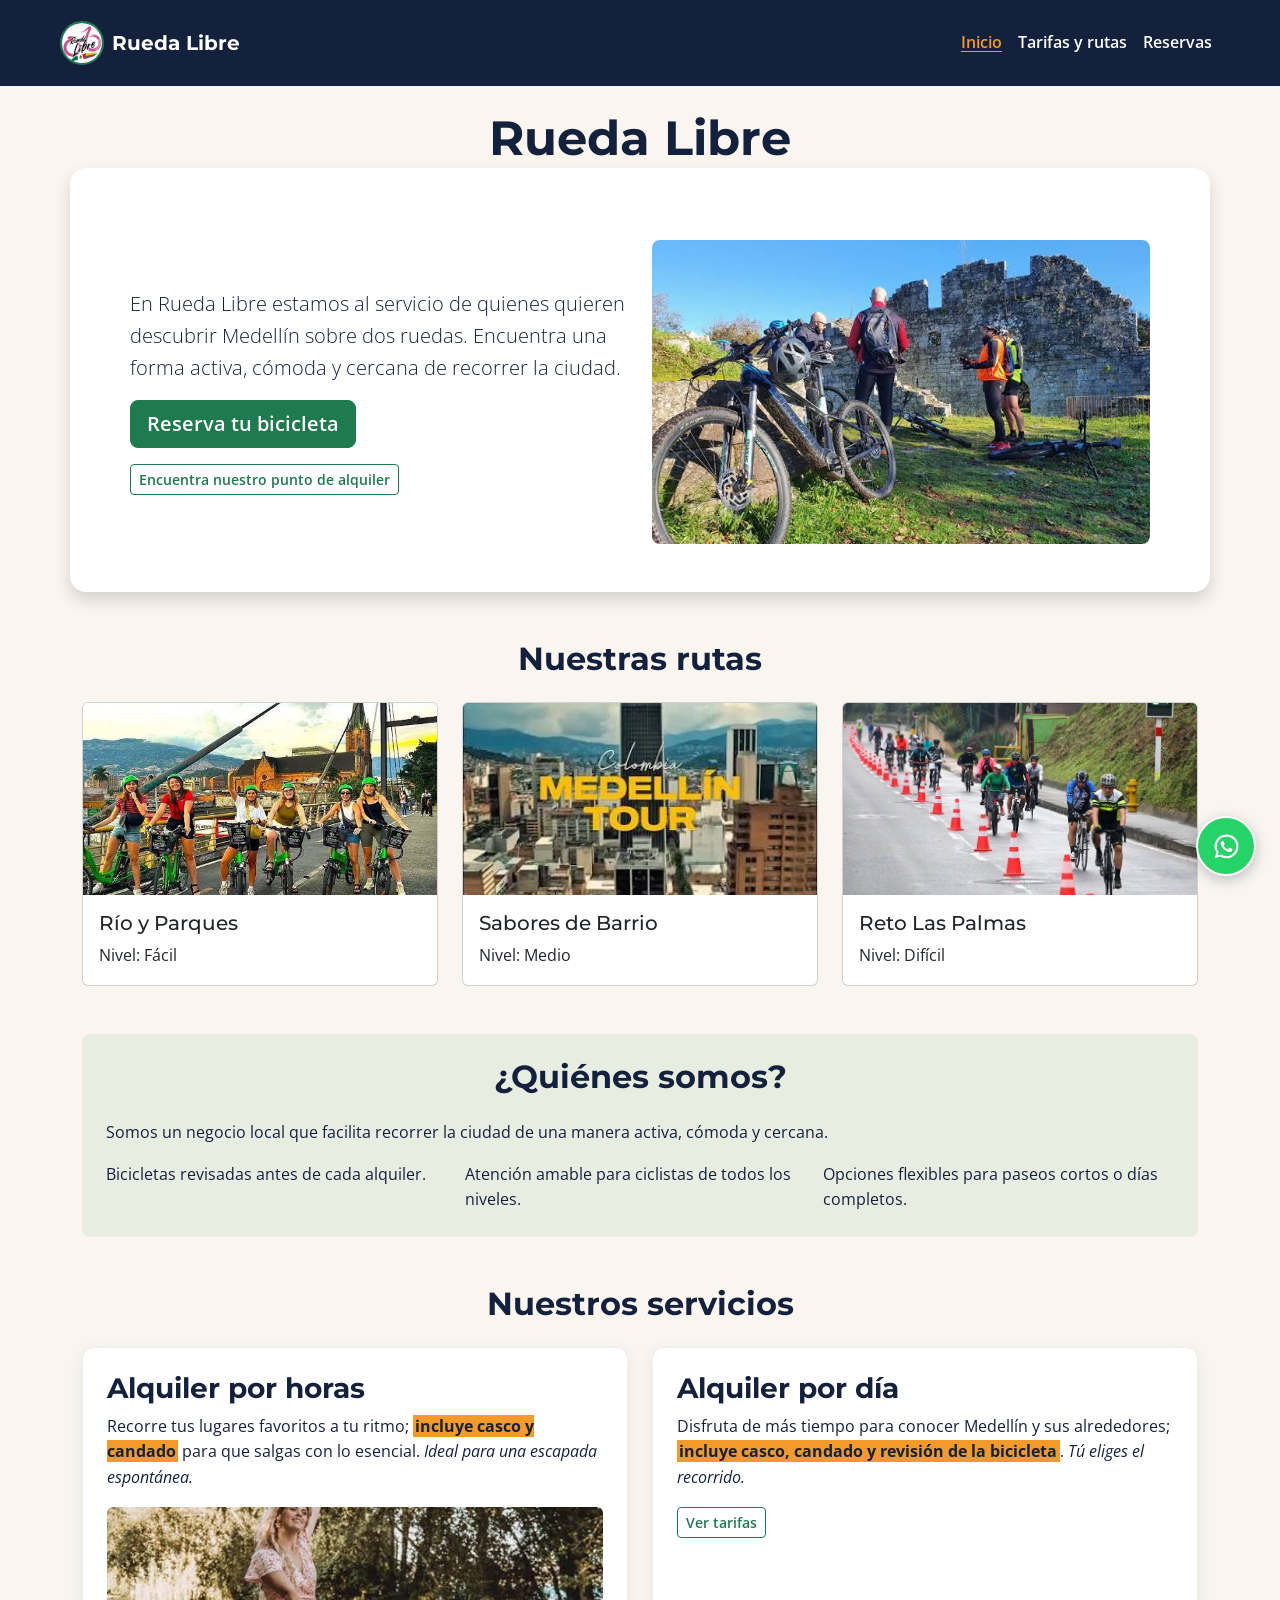
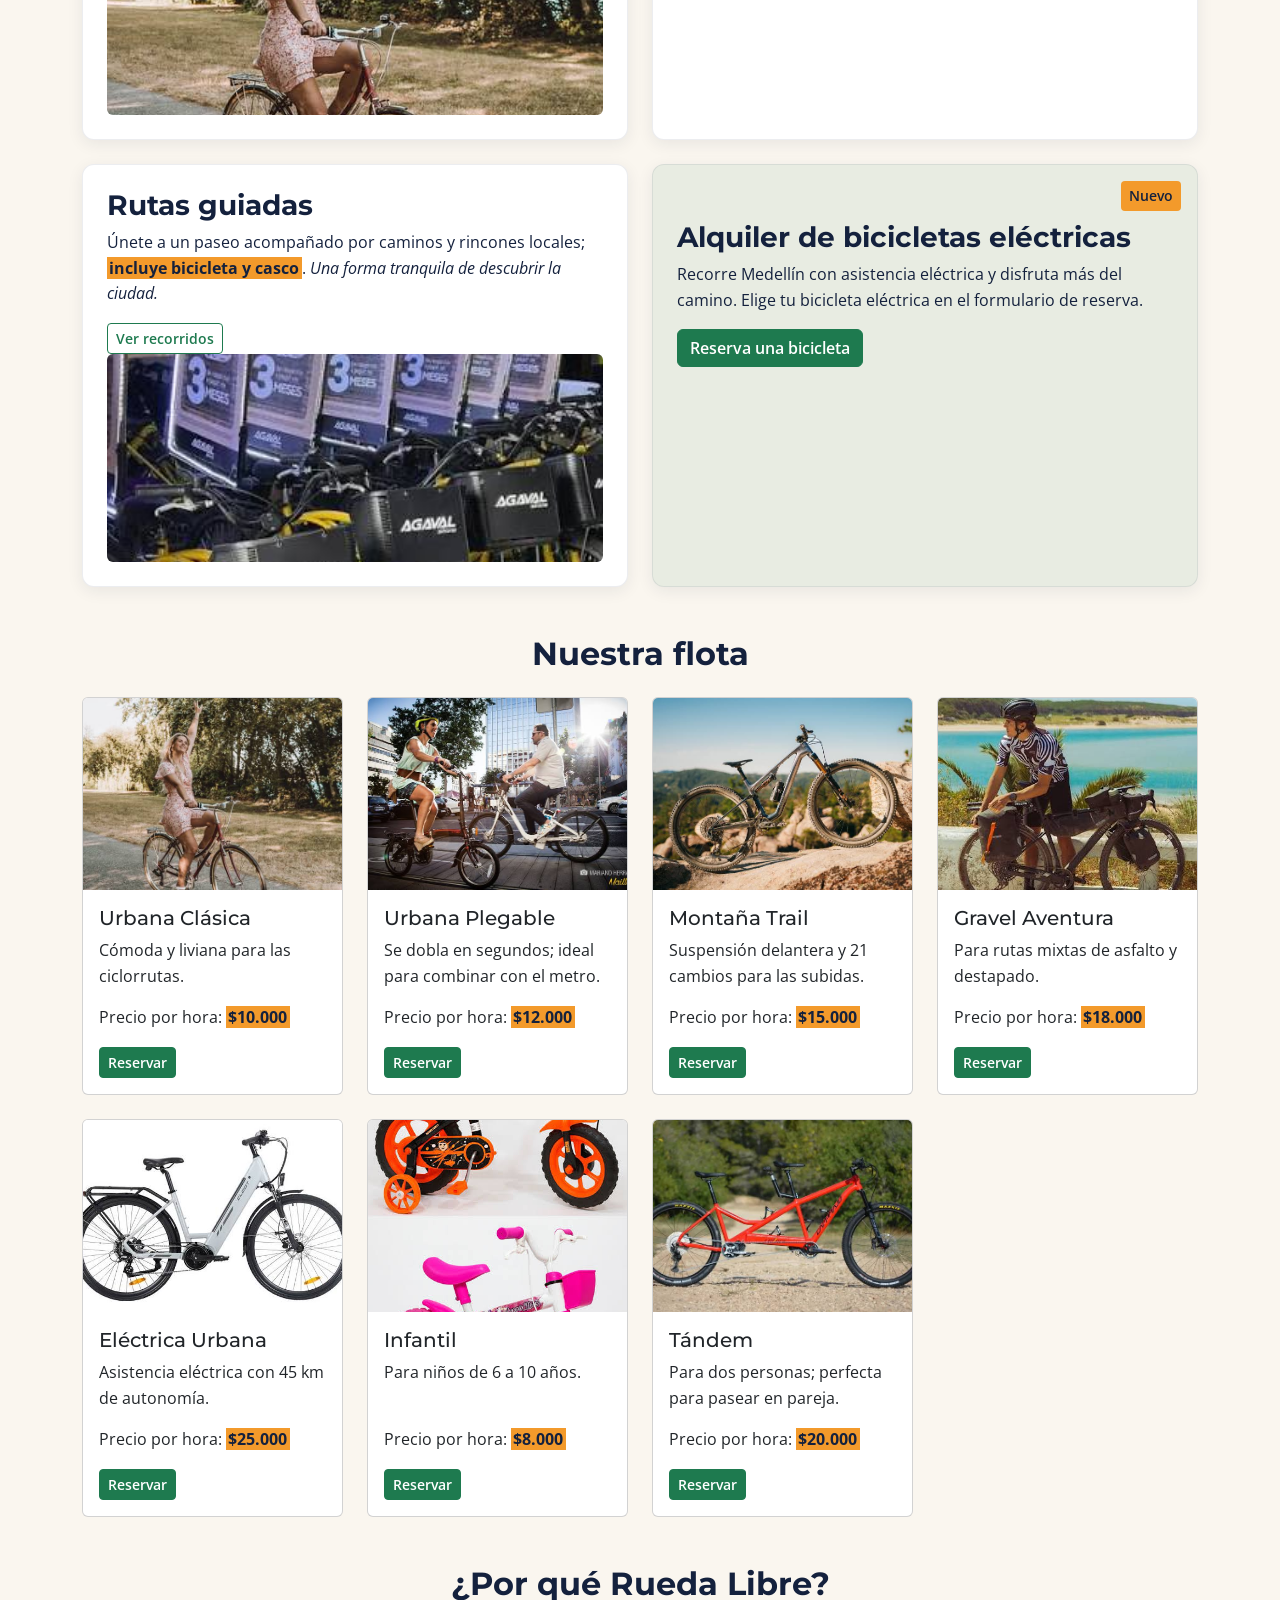
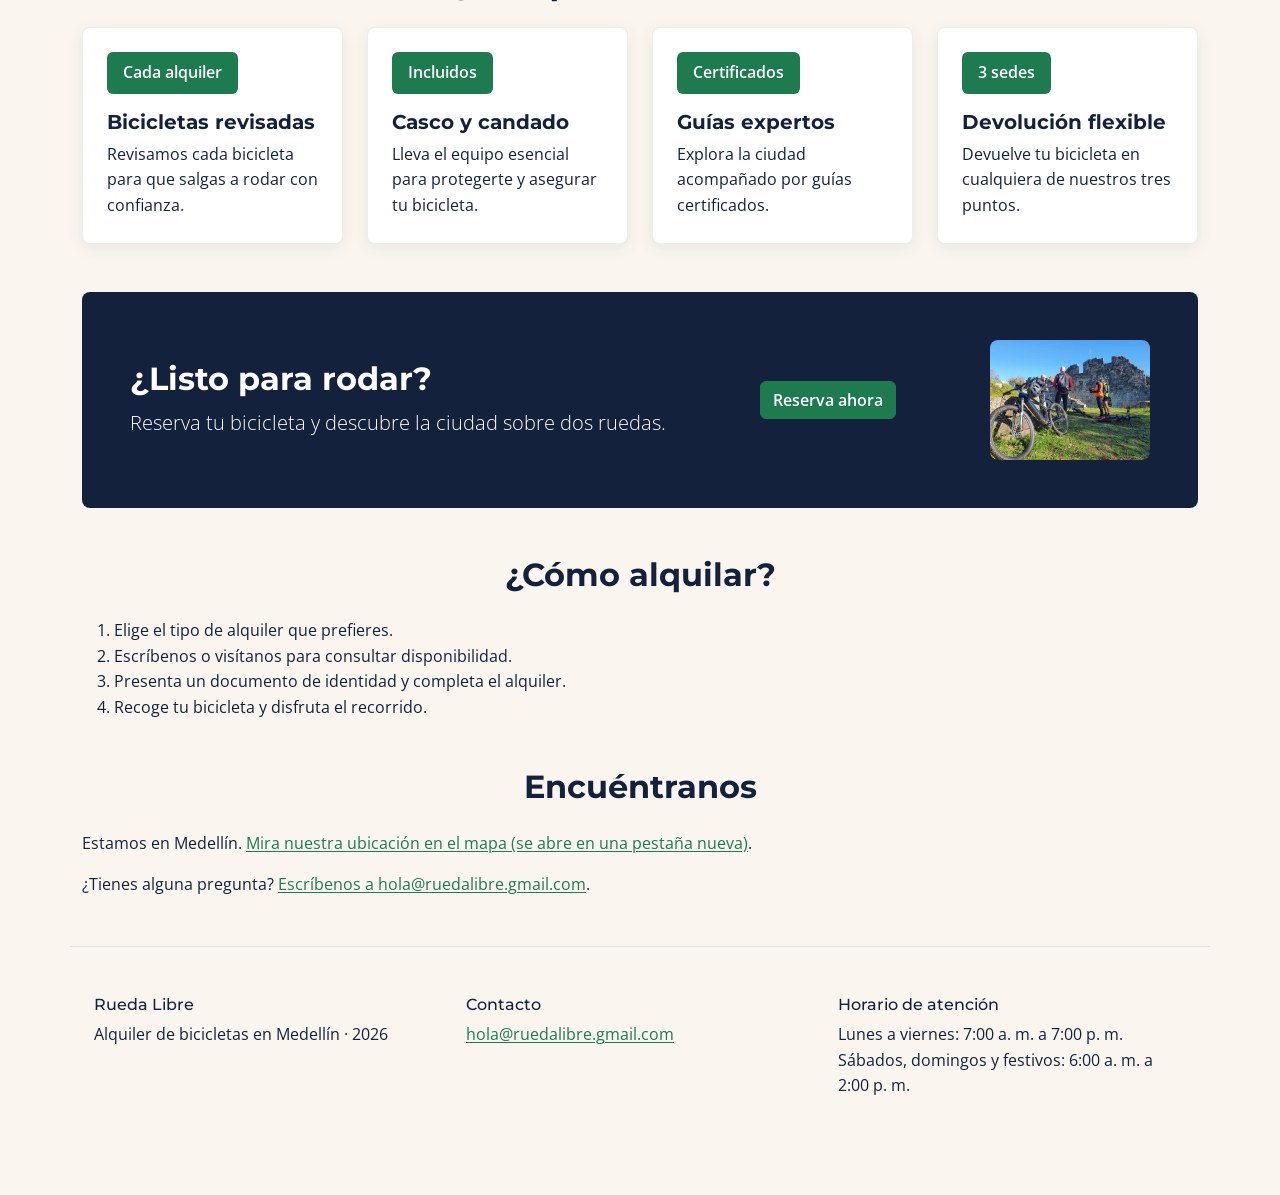
==== commit 9554da54: "Agregar navbar responsive y unificar botones Colapsa la navegación por debajo de lg y estandariza la" ====
--- a/index.html
+++ b/index.html
@@ -15,16 +15,23 @@
 <body class="inicio pb-5">
     <a class="skip-link" href="#contenido-principal">Saltar al contenido principal</a>
     <header>
-        <nav class="d-flex flex-column flex-md-row align-items-center justify-content-md-between gap-3 py-3 px-3 px-lg-5 mb-4" aria-label="Navegación principal">
-            <a class="marca d-inline-flex align-items-center gap-2" href="index.html" aria-label="Rueda Libre, ir al inicio">
-                <img class="d-block" src="img/images.jpeg" alt="">
-                <span>Rueda Libre</span>
-            </a>
-            <ul id="menu" class="list-unstyled d-flex flex-wrap justify-content-center gap-2 gap-md-3">
-                <li><a class="nav-link activo" href="index.html" aria-current="page">Inicio</a></li>
-                <li><a class="nav-link" href="paginas/tarifas.html">Tarifas y rutas</a></li>
-                <li><a class="nav-link" href="paginas/reservas.html">Reservas</a></li>
-            </ul>
+        <nav class="navbar navbar-expand-lg py-3 px-3 px-lg-5 mb-4" data-bs-theme="dark" aria-label="Navegación principal">
+            <div class="container-fluid">
+                <a class="navbar-brand marca d-inline-flex align-items-center gap-2" href="index.html" aria-label="Rueda Libre, ir al inicio">
+                    <img class="d-block" src="img/images.jpeg" alt="">
+                    <span>Rueda Libre</span>
+                </a>
+                <button class="navbar-toggler" type="button" data-bs-toggle="collapse" data-bs-target="#navbarNav" aria-controls="navbarNav" aria-expanded="false" aria-label="Abrir o cerrar el menú">
+                    <span class="navbar-toggler-icon"></span>
+                </button>
+                <div class="collapse navbar-collapse" id="navbarNav">
+                    <ul class="navbar-nav ms-auto mb-2 mb-lg-0">
+                        <li class="nav-item"><a class="nav-link active" href="index.html" aria-current="page">Inicio</a></li>
+                        <li class="nav-item"><a class="nav-link" href="paginas/tarifas.html">Tarifas y rutas</a></li>
+                        <li class="nav-item"><a class="nav-link" href="paginas/reservas.html">Reservas</a></li>
+                    </ul>
+                </div>
+            </div>
         </nav>
         <h1 class="text-center my-4">Rueda Libre</h1>
     </header>
@@ -33,8 +40,8 @@
         <section class="presentacion row g-4 align-items-center mb-5 p-4 p-md-5 bg-white rounded-4 shadow" aria-label="Descubre Medellín en bicicleta">
             <div class="col-12 col-md-6">
                 <p class="lead">En Rueda Libre estamos al servicio de quienes quieren descubrir Medellín sobre dos ruedas. Encuentra una forma activa, cómoda y cercana de recorrer la ciudad.</p>
-                <a class="boton d-inline-block" href="paginas/reservas.html">Reserva tu bicicleta</a>
-                <a class="enlace-secundario mt-3" href="#encuentranos">Encuentra nuestro punto de alquiler</a>
+                <a class="btn btn-success btn-lg" href="paginas/reservas.html">Reserva tu bicicleta</a>
+                <a class="btn btn-outline-success btn-sm mt-3" href="#encuentranos">Encuentra nuestro punto de alquiler</a>
             </div>
             <div class="col-12 col-md-6">
                 <img class="img-fluid w-100 object-fit-cover rounded-3" src="img/ruta.jpeg" alt="Ciclistas recorriendo las montañas y el valle de Medellín">
@@ -97,13 +104,15 @@
                 <div class="col-12 col-md-6">
                     <article class="tarjeta-servicio h-100 d-flex flex-column">
                         <h3>Alquiler por día</h3>
-                        <p>Disfruta de más tiempo para conocer Medellín y sus alrededores; <strong>incluye casco, candado y revisión de la bicicleta</strong>. <em>Tú eliges el recorrido.</em> <a href="paginas/tarifas.html">Consulta las tarifas.</a></p>
+                        <p>Disfruta de más tiempo para conocer Medellín y sus alrededores; <strong>incluye casco, candado y revisión de la bicicleta</strong>. <em>Tú eliges el recorrido.</em></p>
+                        <a class="btn btn-outline-success btn-sm align-self-start" href="paginas/tarifas.html">Ver tarifas</a>
                     </article>
                 </div>
                 <div class="col-12 col-md-6">
                     <article class="tarjeta-servicio h-100 d-flex flex-column">
                         <h3>Rutas guiadas</h3>
-                        <p>Únete a un paseo acompañado por caminos y rincones locales; <strong>incluye bicicleta y casco</strong>. <em>Una forma tranquila de descubrir la ciudad.</em> <a href="paginas/tarifas.html#recorridos-guiados">Consulta los recorridos y sus precios.</a></p>
+                        <p>Únete a un paseo acompañado por caminos y rincones locales; <strong>incluye bicicleta y casco</strong>. <em>Una forma tranquila de descubrir la ciudad.</em></p>
+                        <a class="btn btn-outline-success btn-sm align-self-start" href="paginas/tarifas.html#recorridos-guiados">Ver recorridos</a>
                         <img class="img-fluid w-100 object-fit-cover rounded-2 mt-auto" src="img/renta_dias.jpeg" alt="Ruta ciclista entre las montañas y el valle de Medellín" width="600">
                     </article>
                 </div>
@@ -112,7 +121,7 @@
                         <span class="etiqueta-nuevo position-absolute top-0 end-0 m-3">Nuevo</span>
                         <h3>Alquiler de bicicletas eléctricas</h3>
                         <p>Recorre Medellín con asistencia eléctrica y disfruta más del camino. Elige tu bicicleta eléctrica en el formulario de reserva.</p>
-                        <a class="boton d-inline-block" href="paginas/reservas.html">Reserva una bicicleta</a>
+                        <a class="btn btn-success align-self-start" href="paginas/reservas.html">Reserva una bicicleta</a>
                     </article>
                 </div>
             </div>
@@ -127,7 +136,7 @@
                         <h3 class="h5 card-title">Urbana Clásica</h3>
                         <p class="card-text">Cómoda y liviana para las ciclorrutas.</p>
                         <p class="card-text mt-auto">Precio por hora: <strong>$10.000</strong></p>
-                        <a class="boton d-inline-block align-self-start" href="paginas/reservas.html">Reservar</a>
+                        <a class="btn btn-success btn-sm align-self-start" href="paginas/reservas.html">Reservar</a>
                     </div>
                 </article>
             </div>
@@ -138,7 +147,7 @@
                         <h3 class="h5 card-title">Urbana Plegable</h3>
                         <p class="card-text">Se dobla en segundos; ideal para combinar con el metro.</p>
                         <p class="card-text mt-auto">Precio por hora: <strong>$12.000</strong></p>
-                        <a class="boton d-inline-block align-self-start" href="paginas/reservas.html">Reservar</a>
+                        <a class="btn btn-success btn-sm align-self-start" href="paginas/reservas.html">Reservar</a>
                     </div>
                 </article>
             </div>
@@ -149,7 +158,7 @@
                         <h3 class="h5 card-title">Montaña Trail</h3>
                         <p class="card-text">Suspensión delantera y 21 cambios para las subidas.</p>
                         <p class="card-text mt-auto">Precio por hora: <strong>$15.000</strong></p>
-                        <a class="boton d-inline-block align-self-start" href="paginas/reservas.html">Reservar</a>
+                        <a class="btn btn-success btn-sm align-self-start" href="paginas/reservas.html">Reservar</a>
                     </div>
                 </article>
             </div>
@@ -160,7 +169,7 @@
                         <h3 class="h5 card-title">Gravel Aventura</h3>
                         <p class="card-text">Para rutas mixtas de asfalto y destapado.</p>
                         <p class="card-text mt-auto">Precio por hora: <strong>$18.000</strong></p>
-                        <a class="boton d-inline-block align-self-start" href="paginas/reservas.html">Reservar</a>
+                        <a class="btn btn-success btn-sm align-self-start" href="paginas/reservas.html">Reservar</a>
                     </div>
                 </article>
             </div>
@@ -171,7 +180,7 @@
                         <h3 class="h5 card-title">Eléctrica Urbana</h3>
                         <p class="card-text">Asistencia eléctrica con 45 km de autonomía.</p>
                         <p class="card-text mt-auto">Precio por hora: <strong>$25.000</strong></p>
-                        <a class="boton d-inline-block align-self-start" href="paginas/reservas.html">Reservar</a>
+                        <a class="btn btn-success btn-sm align-self-start" href="paginas/reservas.html">Reservar</a>
                     </div>
                 </article>
             </div>
@@ -182,7 +191,7 @@
                         <h3 class="h5 card-title">Infantil</h3>
                         <p class="card-text">Para niños de 6 a 10 años.</p>
                         <p class="card-text mt-auto">Precio por hora: <strong>$8.000</strong></p>
-                        <a class="boton d-inline-block align-self-start" href="paginas/reservas.html">Reservar</a>
+                        <a class="btn btn-success btn-sm align-self-start" href="paginas/reservas.html">Reservar</a>
                     </div>
                 </article>
             </div>
@@ -193,7 +202,7 @@
                         <h3 class="h5 card-title">Tándem</h3>
                         <p class="card-text">Para dos personas; perfecta para pasear en pareja.</p>
                         <p class="card-text mt-auto">Precio por hora: <strong>$20.000</strong></p>
-                        <a class="boton d-inline-block align-self-start" href="paginas/reservas.html">Reservar</a>
+                        <a class="btn btn-success btn-sm align-self-start" href="paginas/reservas.html">Reservar</a>
                     </div>
                 </article>
             </div>
@@ -239,7 +248,7 @@
                     <h2 class="mb-2" id="titulo-cta">¿Listo para rodar?</h2>
                     <p class="lead mb-0">Reserva tu bicicleta y descubre la ciudad sobre dos ruedas.</p>
                 </div>
-                <a class="boton d-inline-block align-self-start align-self-md-center" href="paginas/reservas.html">Reserva ahora</a>
+                <a class="btn btn-success align-self-start align-self-md-center" href="paginas/reservas.html">Reserva ahora</a>
                 <img class="d-none d-md-block rounded-3 flex-shrink-0" src="img/ruta.jpeg" width="160" alt="">
             </div>
         </section>
--- a/css/styles.css
+++ b/css/styles.css
@@ -47,9 +47,8 @@
 }
 
 :focus-visible,
-#menu a:focus,
-.boton:focus,
-button:focus {
+.btn:focus,
+.navbar-toggler:focus {
     outline: 0.1875rem solid var(--verde-ruta);
     outline-offset: 0.1875rem;
 }
@@ -76,18 +75,18 @@
 }
 
 /* Navegacion compartida */
-header nav {
+.navbar {
     background-color: var(--azul-noche);
 }
 
-header nav .marca {
+.navbar .navbar-brand {
     color: var(--blanco);
     font-family: var(--fuente-titulos);
     font-weight: 700;
     text-decoration: none;
 }
 
-header nav .marca img {
+.navbar .navbar-brand img {
     width: 2.75rem;
     height: 2.75rem;
     border: 2px solid var(--verde-ruta);
@@ -95,27 +94,20 @@
     object-fit: cover;
 }
 
-#menu {
-    padding: 0.5rem;
-    border-radius: 0.25rem;
-    background-color: var(--crema);
-}
-
-#menu a {
-    padding: 0.25rem 0.5rem;
-    color: var(--gris-asfalto);
+.navbar .nav-link {
+    color: var(--blanco);
     font-weight: 600;
     text-decoration: none;
 }
 
-#menu a.activo {
-    color: var(--verde-ruta);
+.navbar .nav-link.active {
+    color: var(--naranja-pedal);
     text-decoration: underline;
     text-underline-offset: 0.2em;
 }
 
-#menu a:hover,
-#menu a:focus {
+.navbar .nav-link:hover,
+.navbar .nav-link:focus {
     border-radius: 0.1875rem;
     background-color: var(--naranja-pedal);
     color: var(--azul-noche);
@@ -270,30 +262,31 @@
     font-weight: 600;
 }
 
-.boton,
-button {
-    padding: var(--espacio-medio) var(--espacio-grande);
-    border: 0;
-    border-radius: 0.25rem;
-    background-color: var(--verde-ruta);
-    color: var(--blanco);
-    font: inherit;
-    font-weight: 600;
-    text-decoration: none;
-}
-
-button {
-    cursor: pointer;
-}
-
-.boton:hover,
-.boton:focus,
-button:hover,
-button:focus {
-    background-color: var(--naranja-pedal);
-    color: var(--azul-noche);
-    text-decoration: underline;
-    text-underline-offset: 0.15em;
+.btn {
+    font-weight: 600;
+}
+
+.btn-success {
+    --bs-btn-color: var(--blanco);
+    --bs-btn-bg: var(--verde-ruta);
+    --bs-btn-border-color: var(--verde-ruta);
+    --bs-btn-hover-color: var(--azul-noche);
+    --bs-btn-hover-bg: var(--naranja-pedal);
+    --bs-btn-hover-border-color: var(--naranja-pedal);
+    --bs-btn-active-color: var(--azul-noche);
+    --bs-btn-active-bg: var(--naranja-pedal);
+    --bs-btn-active-border-color: var(--naranja-pedal);
+}
+
+.btn-outline-success {
+    --bs-btn-color: var(--verde-ruta);
+    --bs-btn-border-color: var(--verde-ruta);
+    --bs-btn-hover-color: var(--azul-noche);
+    --bs-btn-hover-bg: var(--naranja-pedal);
+    --bs-btn-hover-border-color: var(--naranja-pedal);
+    --bs-btn-active-color: var(--azul-noche);
+    --bs-btn-active-bg: var(--naranja-pedal);
+    --bs-btn-active-border-color: var(--naranja-pedal);
 }
 
 small,
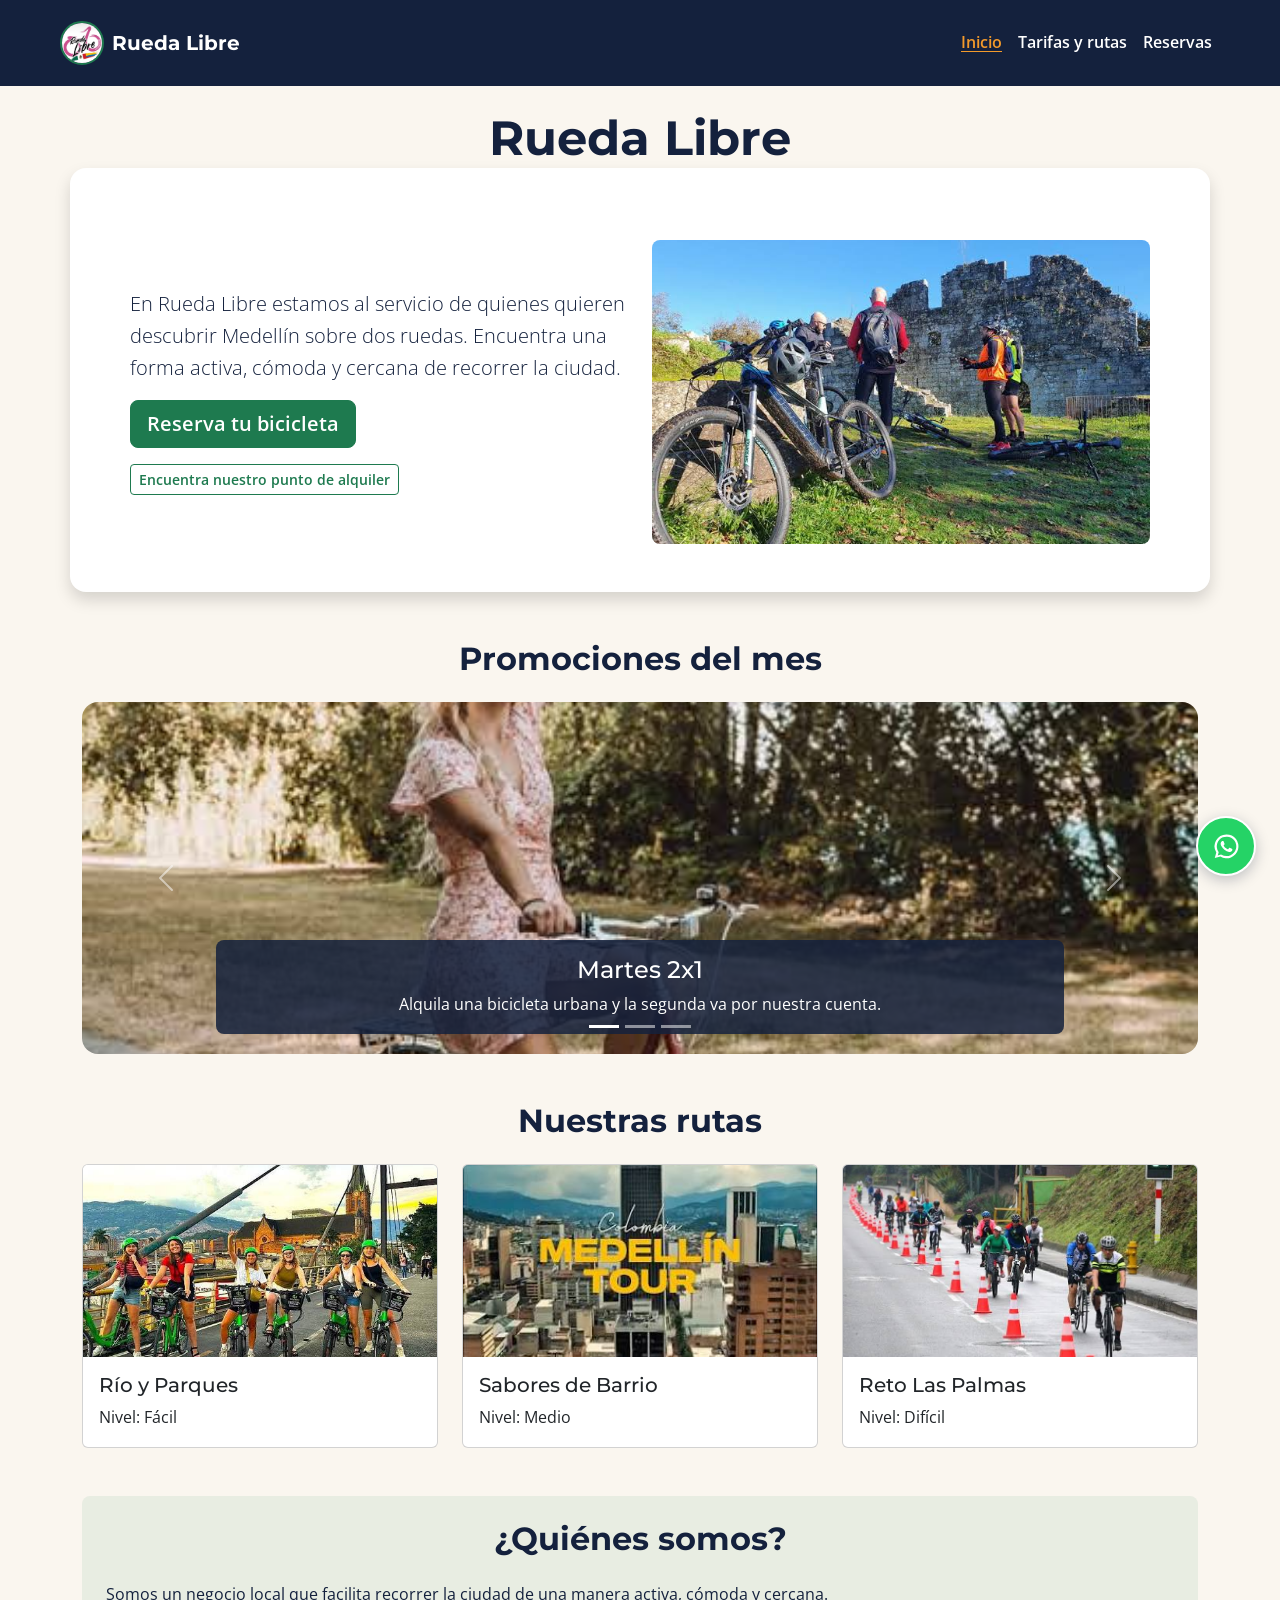
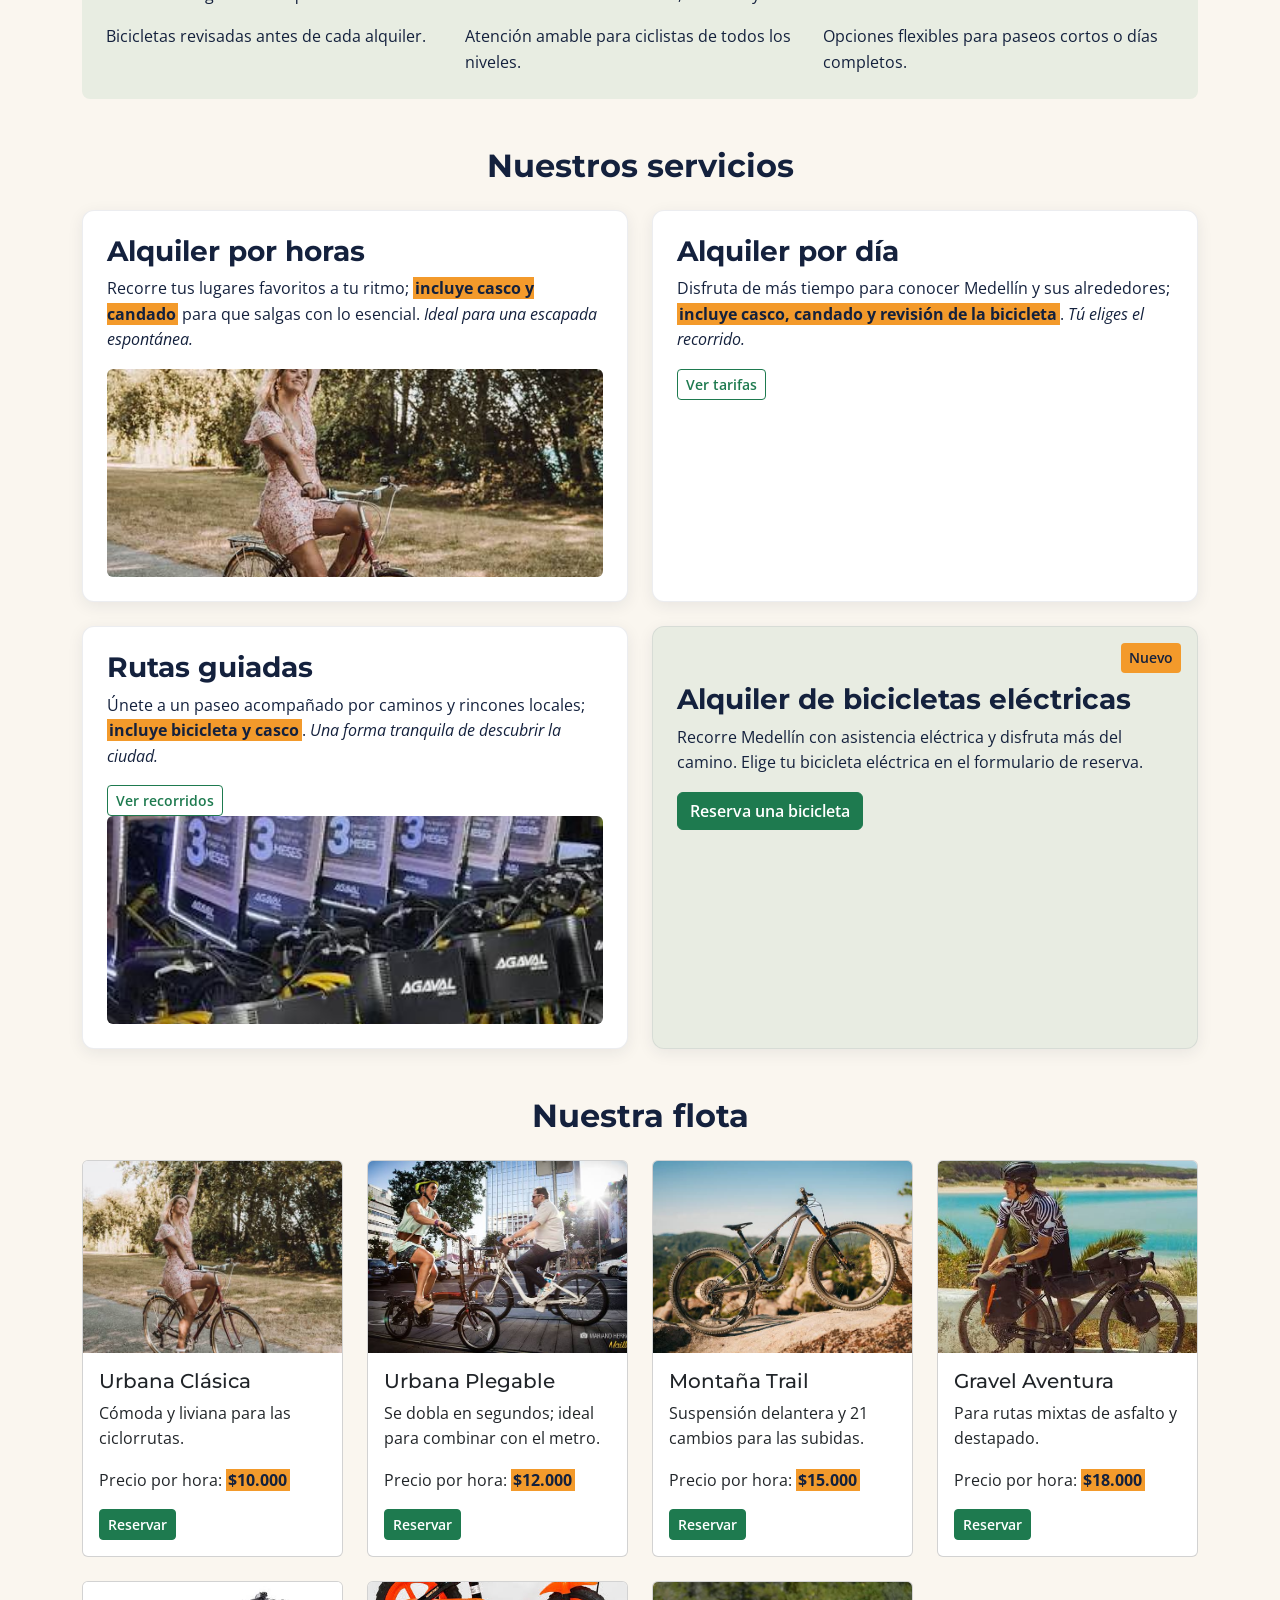
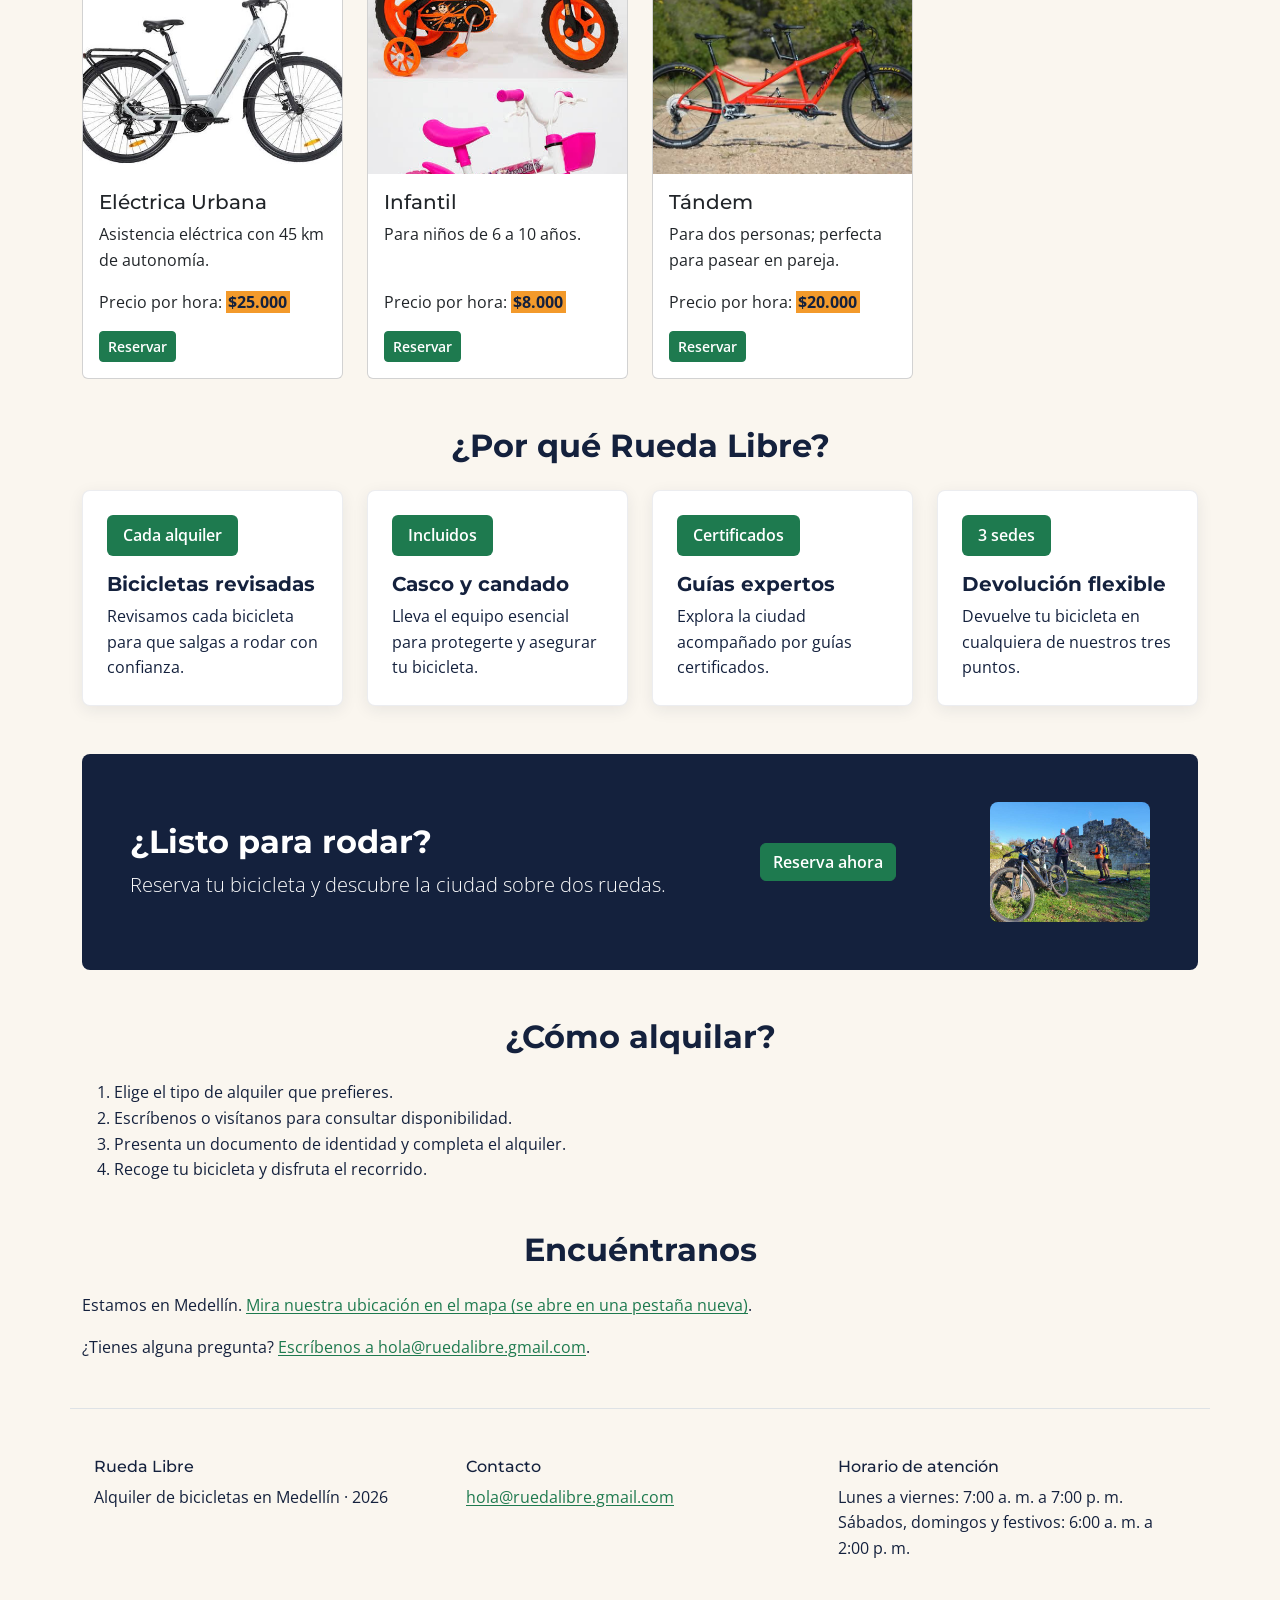
==== commit a6edcd00: "Agregar carrusel de promociones a inicio Integra las promociones con el carrusel Bootstrap y persona" ====
--- a/index.html
+++ b/index.html
@@ -48,6 +48,48 @@
             </div>
         </section>
 
+        <section id="promociones" class="mb-5" aria-labelledby="titulo-promociones">
+            <h2 class="text-center mb-4" id="titulo-promociones">Promociones del mes</h2>
+            <div id="carouselPromociones" class="carousel slide" data-bs-ride="carousel" data-bs-interval="5000">
+                <div class="carousel-indicators">
+                    <button type="button" data-bs-target="#carouselPromociones" data-bs-slide-to="0" class="active" aria-current="true" aria-label="Promoción 1: martes 2x1"></button>
+                    <button type="button" data-bs-target="#carouselPromociones" data-bs-slide-to="1" aria-label="Promoción 2: descuento en bicicletas eléctricas"></button>
+                    <button type="button" data-bs-target="#carouselPromociones" data-bs-slide-to="2" aria-label="Promoción 3: recorrido gratis por cumpleaños"></button>
+                </div>
+                <div class="carousel-inner rounded-4">
+                    <div class="carousel-item active">
+                        <img class="d-block w-100 object-fit-cover" src="img/urbana_clasica.jpeg" alt="Bicicletas urbanas disponibles para la promoción de los martes">
+                        <div class="carousel-caption">
+                            <h3 class="h4">Martes 2x1</h3>
+                            <p class="mb-0">Alquila una bicicleta urbana y la segunda va por nuestra cuenta.</p>
+                        </div>
+                    </div>
+                    <div class="carousel-item">
+                        <img class="d-block w-100 object-fit-cover" src="img/electrica_urbana.jpeg" alt="Bicicleta eléctrica urbana para la promoción entre semana">
+                        <div class="carousel-caption">
+                            <h3 class="h4">20 % en bicicletas eléctricas</h3>
+                            <p class="mb-0">Aprovecha el descuento de lunes a jueves.</p>
+                        </div>
+                    </div>
+                    <div class="carousel-item">
+                        <img class="d-block w-100 object-fit-cover" src="img/parques.jpeg" alt="Ciclistas en un recorrido por parques para celebrar un cumpleaños">
+                        <div class="carousel-caption">
+                            <h3 class="h4">Celebra pedaleando</h3>
+                            <p class="mb-0">Si cumples años, tu recorrido guiado es gratis.</p>
+                        </div>
+                    </div>
+                </div>
+                <button class="carousel-control-prev" type="button" data-bs-target="#carouselPromociones" data-bs-slide="prev" aria-label="Mostrar promoción anterior">
+                    <span class="carousel-control-prev-icon" aria-hidden="true"></span>
+                    <span class="visually-hidden">Promoción anterior</span>
+                </button>
+                <button class="carousel-control-next" type="button" data-bs-target="#carouselPromociones" data-bs-slide="next" aria-label="Mostrar promoción siguiente">
+                    <span class="carousel-control-next-icon" aria-hidden="true"></span>
+                    <span class="visually-hidden">Promoción siguiente</span>
+                </button>
+            </div>
+        </section>
+
         <section id="rutas" class="mb-5" aria-labelledby="titulo-rutas">
             <h2 class="text-center mb-4" id="titulo-rutas">Nuestras rutas</h2>
             <div class="row g-4">
--- a/css/styles.css
+++ b/css/styles.css
@@ -220,6 +220,23 @@
     height: 12rem;
 }
 
+#carouselPromociones .carousel-item img {
+    height: 22rem;
+}
+
+#carouselPromociones .carousel-caption {
+    right: 12%;
+    left: 12%;
+    padding: var(--espacio-medio);
+    border-radius: 0.5rem;
+    background-color: rgb(20 33 61 / 85%);
+    color: var(--blanco);
+}
+
+#carouselPromociones .carousel-caption h3 {
+    color: var(--blanco);
+}
+
 .presentacion img {
     height: 14rem;
 }
@@ -294,6 +311,27 @@
     color: var(--gris-asfalto);
 }
 
+@media (max-width: 575.98px) {
+    #carouselPromociones .carousel-item img {
+        height: 18rem;
+    }
+
+    #carouselPromociones .carousel-caption {
+        right: 15%;
+        bottom: 1.5rem;
+        left: 15%;
+        padding: var(--espacio-pequeno);
+    }
+
+    #carouselPromociones .carousel-caption h3 {
+        font-size: 1rem;
+    }
+
+    #carouselPromociones .carousel-caption p {
+        font-size: 0.875rem;
+    }
+}
+
 
 .enlace-whatsapp {
     z-index: 2;
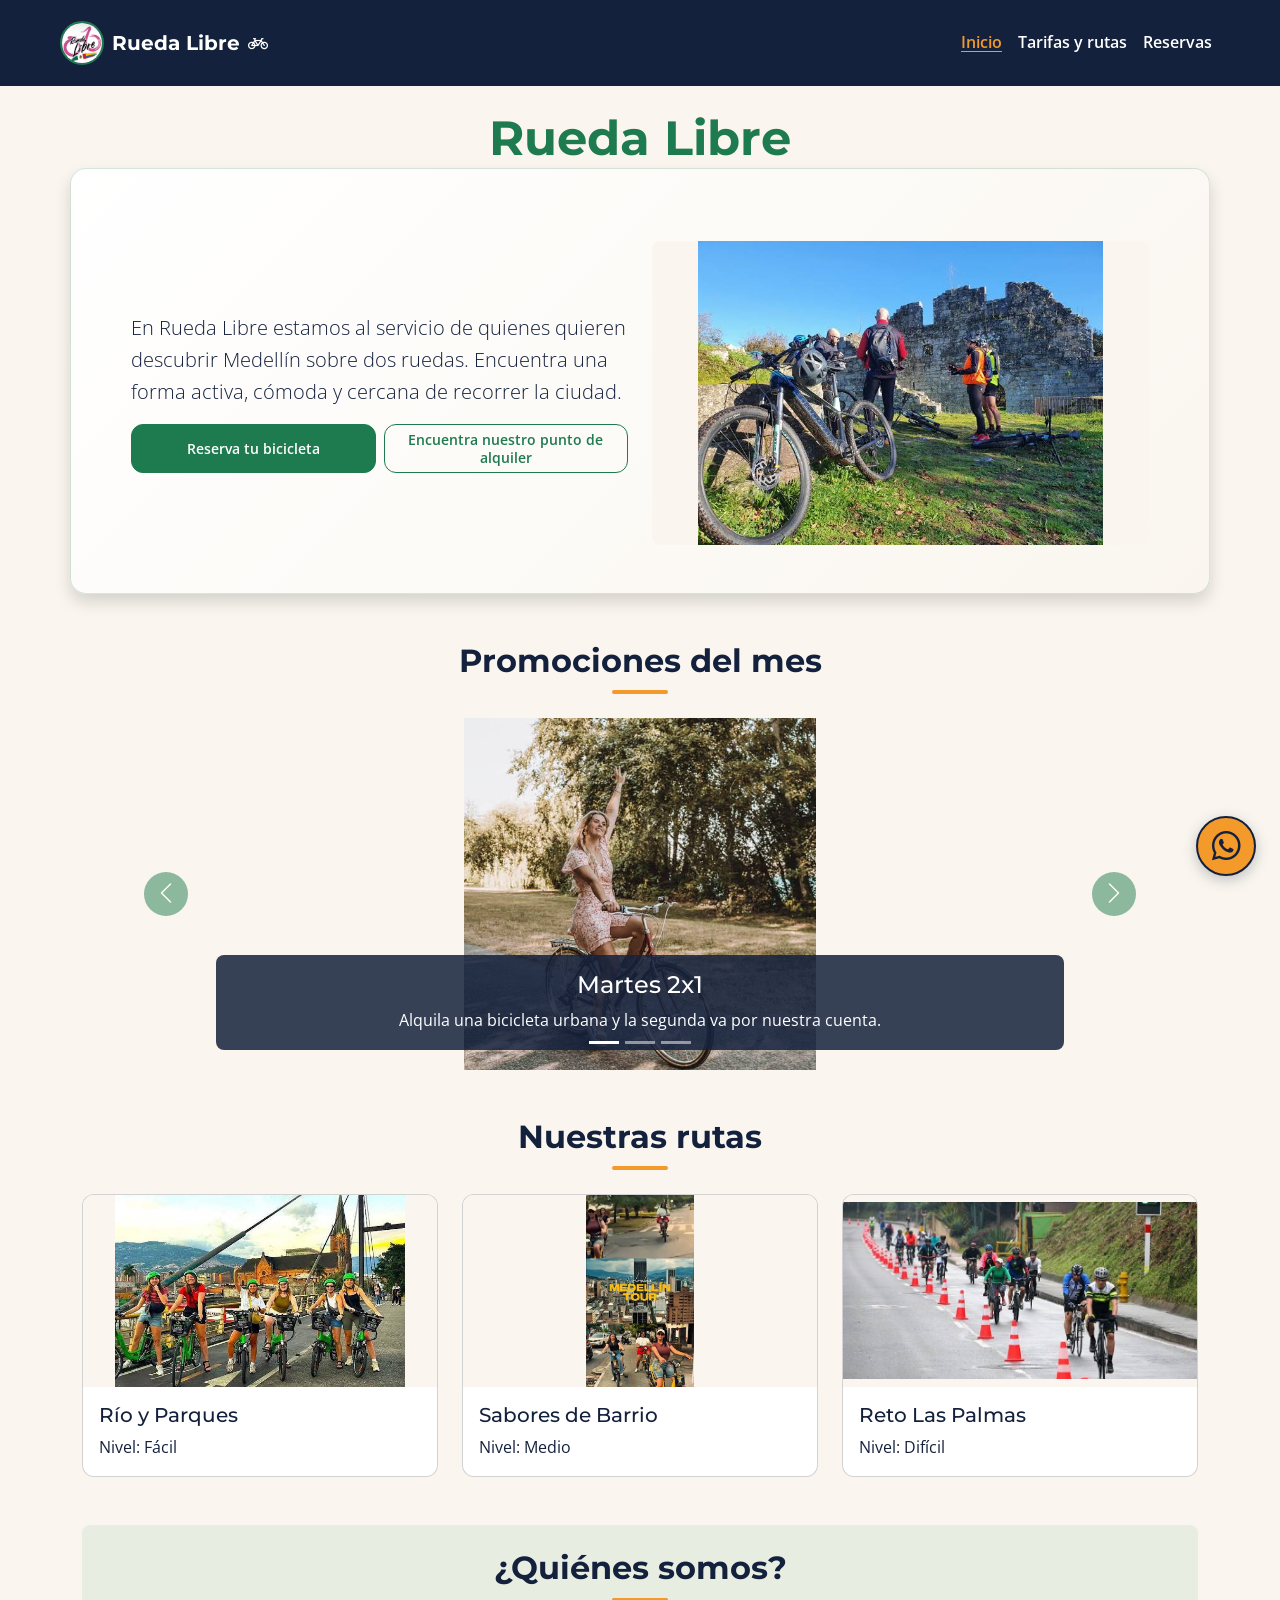
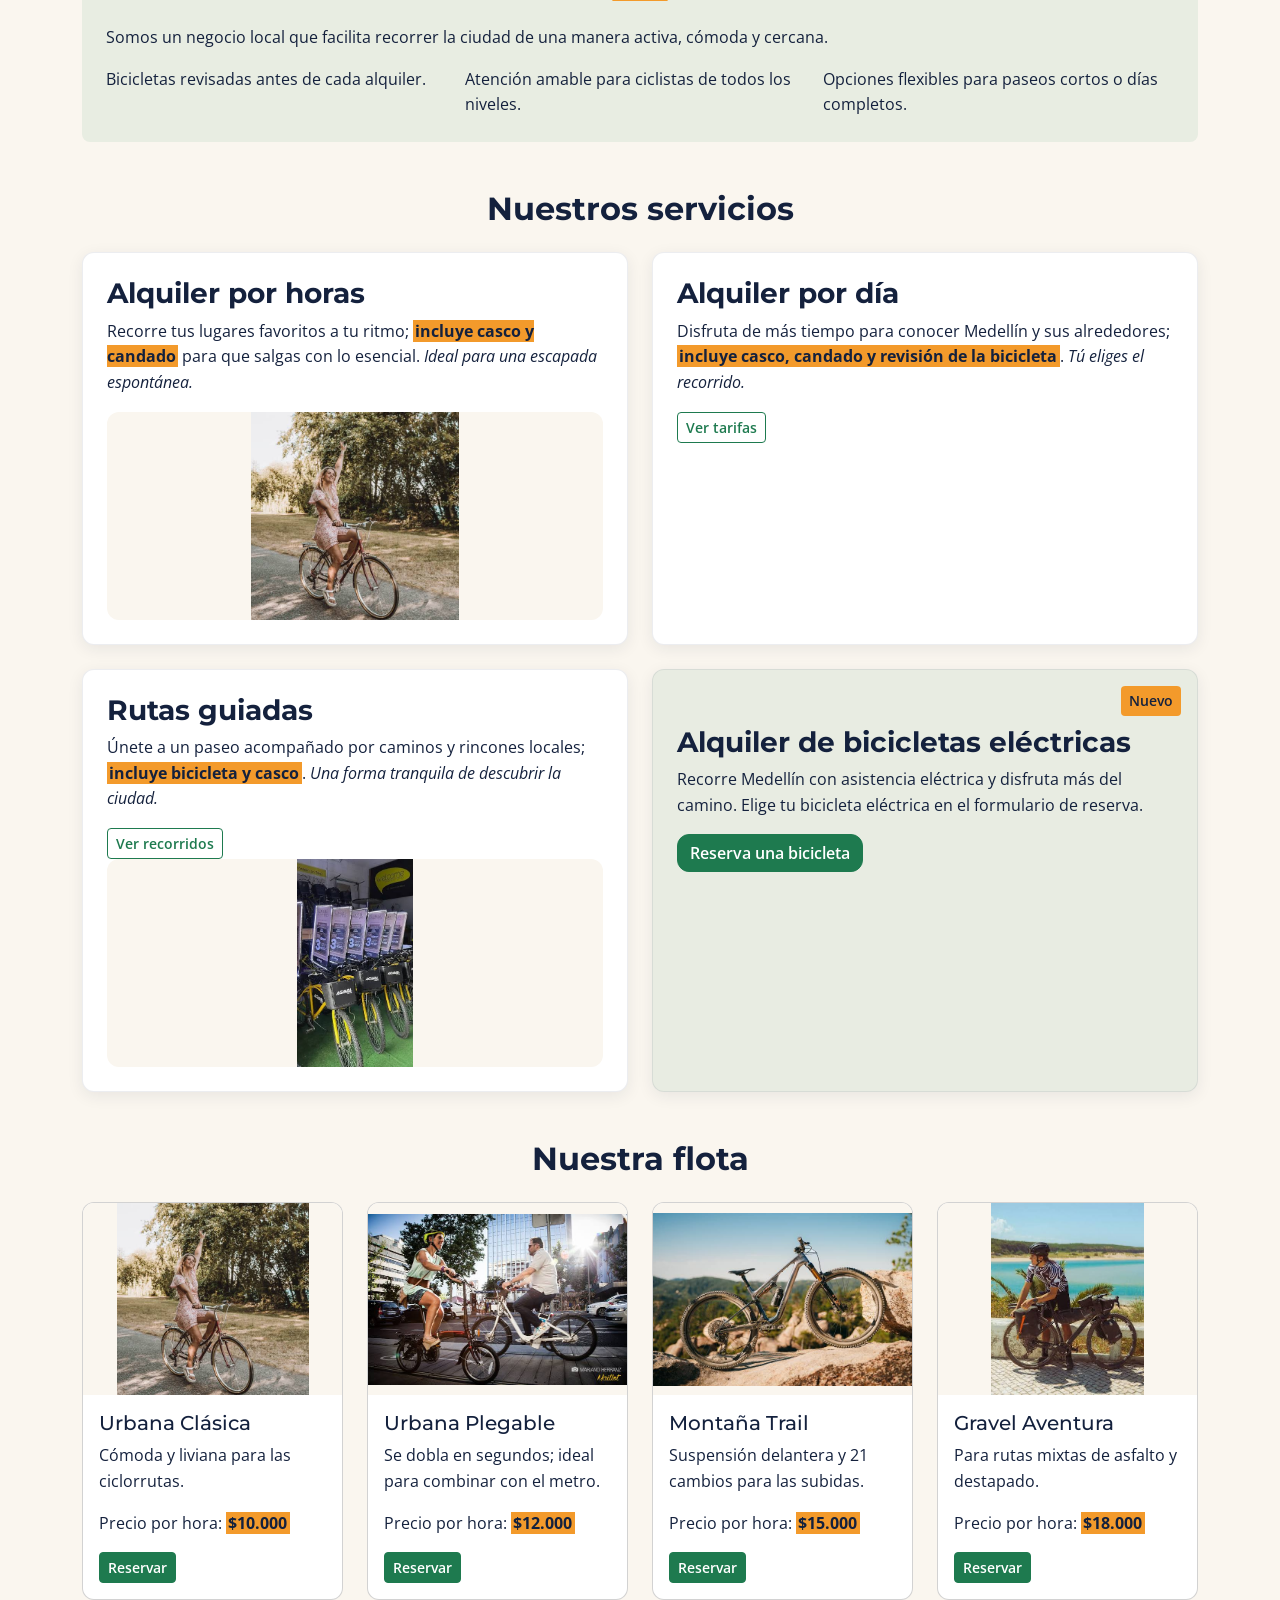
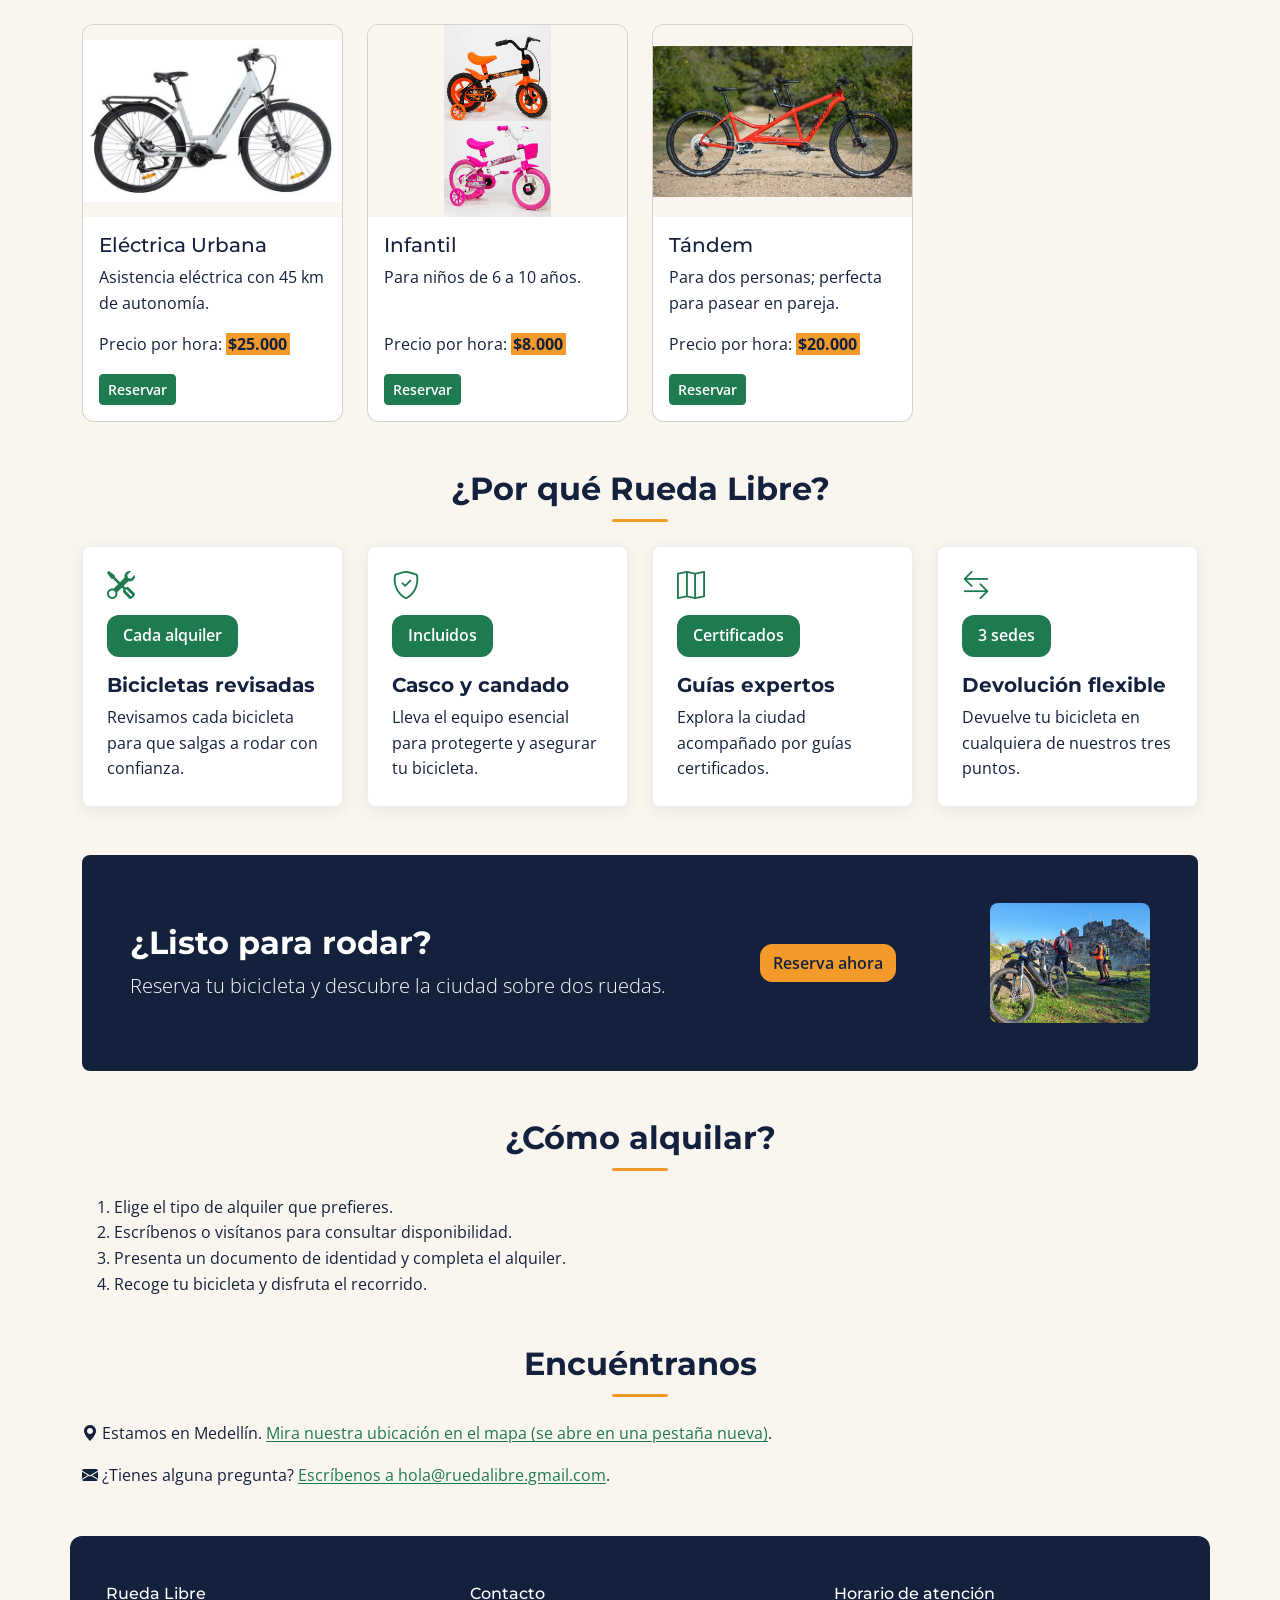
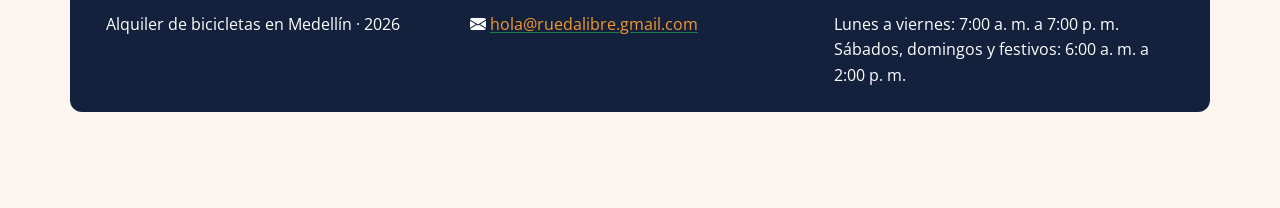
==== commit 6186f788: "v2.0 semana 2 - dia 3" ====
--- a/index.html
+++ b/index.html
@@ -10,6 +10,7 @@
     <link rel="preconnect" href="https://fonts.gstatic.com" crossorigin>
     <link href="https://fonts.googleapis.com/css2?family=Montserrat:wght@700&family=Open+Sans:wght@400;600&display=swap" rel="stylesheet">
     <link href="https://cdn.jsdelivr.net/npm/bootstrap@5.3.3/dist/css/bootstrap.min.css" rel="stylesheet" integrity="sha384-QWTKZyjpPEjISv5WaRU9OFeRpok6YctnYmDr5pNlyT2bRjXh0JMhjY6hW+ALEwIH" crossorigin="anonymous">
+    <link href="https://cdn.jsdelivr.net/npm/bootstrap-icons@1.11.3/font/bootstrap-icons.min.css" rel="stylesheet" crossorigin="anonymous">
     <link rel="stylesheet" href="css/styles.css">
 </head>
 <body class="inicio pb-5">
@@ -20,6 +21,7 @@
                 <a class="navbar-brand marca d-inline-flex align-items-center gap-2" href="index.html" aria-label="Rueda Libre, ir al inicio">
                     <img class="d-block" src="img/images.jpeg" alt="">
                     <span>Rueda Libre</span>
+                    <i class="bi bi-bicycle" aria-hidden="true"></i>
                 </a>
                 <button class="navbar-toggler" type="button" data-bs-toggle="collapse" data-bs-target="#navbarNav" aria-controls="navbarNav" aria-expanded="false" aria-label="Abrir o cerrar el menú">
                     <span class="navbar-toggler-icon"></span>
@@ -33,23 +35,25 @@
                 </div>
             </div>
         </nav>
-        <h1 class="text-center my-4">Rueda Libre</h1>
+        <h1 class="text-center my-4 text-primary">Rueda Libre</h1>
     </header>
 
     <main id="contenido-principal" class="container" tabindex="-1">
-        <section class="presentacion row g-4 align-items-center mb-5 p-4 p-md-5 bg-white rounded-4 shadow" aria-label="Descubre Medellín en bicicleta">
+        <section class="presentacion portada row g-4 align-items-center mb-5 p-4 p-md-5 rounded-4 shadow" aria-label="Descubre Medellín en bicicleta">
             <div class="col-12 col-md-6">
                 <p class="lead">En Rueda Libre estamos al servicio de quienes quieren descubrir Medellín sobre dos ruedas. Encuentra una forma activa, cómoda y cercana de recorrer la ciudad.</p>
-                <a class="btn btn-success btn-lg" href="paginas/reservas.html">Reserva tu bicicleta</a>
-                <a class="btn btn-outline-success btn-sm mt-3" href="#encuentranos">Encuentra nuestro punto de alquiler</a>
+                <div class="acciones-portada">
+                    <a class="btn btn-primary" href="paginas/reservas.html">Reserva tu bicicleta</a>
+                    <a class="btn btn-outline-primary" href="#encuentranos">Encuentra nuestro punto de alquiler</a>
+                </div>
             </div>
             <div class="col-12 col-md-6">
-                <img class="img-fluid w-100 object-fit-cover rounded-3" src="img/ruta.jpeg" alt="Ciclistas recorriendo las montañas y el valle de Medellín">
+                <img class="img-fluid w-100 object-fit-contain rounded-3" src="img/ruta.jpeg" alt="Ciclistas recorriendo las montañas y el valle de Medellín">
             </div>
         </section>
 
         <section id="promociones" class="mb-5" aria-labelledby="titulo-promociones">
-            <h2 class="text-center mb-4" id="titulo-promociones">Promociones del mes</h2>
+            <h2 class="titulo-seccion" id="titulo-promociones">Promociones del mes</h2>
             <div id="carouselPromociones" class="carousel slide" data-bs-ride="carousel" data-bs-interval="5000">
                 <div class="carousel-indicators">
                     <button type="button" data-bs-target="#carouselPromociones" data-bs-slide-to="0" class="active" aria-current="true" aria-label="Promoción 1: martes 2x1"></button>
@@ -58,21 +62,21 @@
                 </div>
                 <div class="carousel-inner rounded-4">
                     <div class="carousel-item active">
-                        <img class="d-block w-100 object-fit-cover" src="img/urbana_clasica.jpeg" alt="Bicicletas urbanas disponibles para la promoción de los martes">
+                        <img class="d-block w-100 object-fit-contain" src="img/urbana_clasica.jpeg" alt="Bicicletas urbanas disponibles para la promoción de los martes">
                         <div class="carousel-caption">
                             <h3 class="h4">Martes 2x1</h3>
                             <p class="mb-0">Alquila una bicicleta urbana y la segunda va por nuestra cuenta.</p>
                         </div>
                     </div>
                     <div class="carousel-item">
-                        <img class="d-block w-100 object-fit-cover" src="img/electrica_urbana.jpeg" alt="Bicicleta eléctrica urbana para la promoción entre semana">
+                        <img class="d-block w-100 object-fit-contain" src="img/electrica_urbana.jpeg" alt="Bicicleta eléctrica urbana para la promoción entre semana">
                         <div class="carousel-caption">
                             <h3 class="h4">20 % en bicicletas eléctricas</h3>
                             <p class="mb-0">Aprovecha el descuento de lunes a jueves.</p>
                         </div>
                     </div>
                     <div class="carousel-item">
-                        <img class="d-block w-100 object-fit-cover" src="img/parques.jpeg" alt="Ciclistas en un recorrido por parques para celebrar un cumpleaños">
+                        <img class="d-block w-100 object-fit-contain" src="img/parques.jpeg" alt="Ciclistas en un recorrido por parques para celebrar un cumpleaños">
                         <div class="carousel-caption">
                             <h3 class="h4">Celebra pedaleando</h3>
                             <p class="mb-0">Si cumples años, tu recorrido guiado es gratis.</p>
@@ -91,11 +95,11 @@
         </section>
 
         <section id="rutas" class="mb-5" aria-labelledby="titulo-rutas">
-            <h2 class="text-center mb-4" id="titulo-rutas">Nuestras rutas</h2>
+            <h2 class="titulo-seccion" id="titulo-rutas">Nuestras rutas</h2>
             <div class="row g-4">
                 <div class="col-12 col-md-4">
                     <article class="card h-100">
-                        <img class="card-img-top imagen-ruta object-fit-cover" src="img/parques.jpeg" alt="Ciclistas en un recorrido por parques y senderos" loading="lazy">
+                        <img class="card-img-top imagen-ruta object-fit-contain" src="img/parques.jpeg" alt="Ciclistas en un recorrido por parques y senderos" loading="lazy">
                         <div class="card-body">
                             <h3 class="h5 card-title">Río y Parques</h3>
                             <p class="card-text mb-0">Nivel: Fácil</p>
@@ -104,7 +108,7 @@
                 </div>
                 <div class="col-12 col-md-4">
                     <article class="card h-100">
-                        <img class="card-img-top imagen-ruta object-fit-cover" src="img/sabores_barrio.jpeg" alt="Ciclistas explorando una ruta al aire libre" loading="lazy">
+                        <img class="card-img-top imagen-ruta object-fit-contain" src="img/sabores_barrio.jpeg" alt="Ciclistas explorando una ruta al aire libre" loading="lazy">
                         <div class="card-body">
                             <h3 class="h5 card-title">Sabores de Barrio</h3>
                             <p class="card-text mb-0">Nivel: Medio</p>
@@ -113,7 +117,7 @@
                 </div>
                 <div class="col-12 col-md-4">
                     <article class="card h-100">
-                        <img class="card-img-top imagen-ruta object-fit-cover" src="img/reto_palmas.jpeg" alt="Ciclistas en una ruta de montaña" loading="lazy">
+                        <img class="card-img-top imagen-ruta object-fit-contain" src="img/reto_palmas.jpeg" alt="Ciclistas en una ruta de montaña" loading="lazy">
                         <div class="card-body">
                             <h3 class="h5 card-title">Reto Las Palmas</h3>
                             <p class="card-text mb-0">Nivel: Difícil</p>
@@ -124,7 +128,7 @@
         </section>
 
         <section class="quienes-somos p-4 rounded-3 mb-5" aria-labelledby="quienes-somos">
-            <h2 class="text-center mb-4" id="quienes-somos">¿Quiénes somos?</h2>
+            <h2 class="titulo-seccion" id="quienes-somos">¿Quiénes somos?</h2>
             <p>Somos un negocio local que facilita recorrer la ciudad de una manera activa, cómoda y cercana.</p>
             <ul class="row list-unstyled g-2 mb-0">
                 <li class="col-12 col-md-4">Bicicletas revisadas antes de cada alquiler.</li>
@@ -140,7 +144,7 @@
                     <article class="tarjeta-servicio h-100 d-flex flex-column">
                         <h3>Alquiler por horas</h3>
                         <p>Recorre tus lugares favoritos a tu ritmo; <strong>incluye casco y candado</strong> para que salgas con lo esencial. <em>Ideal para una escapada espontánea.</em></p>
-                        <img class="img-fluid w-100 object-fit-cover rounded-2 mt-auto" src="img/urbana_clasica.jpeg" alt="Bicicleta urbana lista para alquilar" width="360">
+                        <img class="img-fluid w-100 object-fit-contain rounded-2 mt-auto" src="img/urbana_clasica.jpeg" alt="Bicicleta urbana lista para alquilar" width="360">
                     </article>
                 </div>
                 <div class="col-12 col-md-6">
@@ -155,7 +159,7 @@
                         <h3>Rutas guiadas</h3>
                         <p>Únete a un paseo acompañado por caminos y rincones locales; <strong>incluye bicicleta y casco</strong>. <em>Una forma tranquila de descubrir la ciudad.</em></p>
                         <a class="btn btn-outline-success btn-sm align-self-start" href="paginas/tarifas.html#recorridos-guiados">Ver recorridos</a>
-                        <img class="img-fluid w-100 object-fit-cover rounded-2 mt-auto" src="img/renta_dias.jpeg" alt="Ruta ciclista entre las montañas y el valle de Medellín" width="600">
+                        <img class="img-fluid w-100 object-fit-contain rounded-2 mt-auto" src="img/renta_dias.jpeg" alt="Ruta ciclista entre las montañas y el valle de Medellín" width="600">
                     </article>
                 </div>
                 <div class="col-12 col-md-6">
@@ -173,7 +177,7 @@
             <h2 class="col-12 text-center mb-0" id="titulo-flota">Nuestra flota</h2>
             <div class="col-12 col-sm-6 col-lg-4 col-xl-3">
                 <article class="card h-100">
-                    <img class="card-img-top imagen-flota object-fit-cover" src="img/urbana_clasica.jpeg" alt="Varias bicicletas amarillas disponibles para alquiler" loading="lazy">
+                    <img class="card-img-top imagen-flota object-fit-contain" src="img/urbana_clasica.jpeg" alt="Varias bicicletas amarillas disponibles para alquiler" loading="lazy">
                     <div class="card-body d-flex flex-column">
                         <h3 class="h5 card-title">Urbana Clásica</h3>
                         <p class="card-text">Cómoda y liviana para las ciclorrutas.</p>
@@ -184,7 +188,7 @@
             </div>
             <div class="col-12 col-sm-6 col-lg-4 col-xl-3">
                 <article class="card h-100">
-                    <img class="card-img-top imagen-flota object-fit-cover" src="img/plegable.jpeg" alt="Bicicleta urbana plegable disponible para alquiler" loading="lazy">
+                    <img class="card-img-top imagen-flota object-fit-contain" src="img/plegable.jpeg" alt="Bicicleta urbana plegable disponible para alquiler" loading="lazy">
                     <div class="card-body d-flex flex-column">
                         <h3 class="h5 card-title">Urbana Plegable</h3>
                         <p class="card-text">Se dobla en segundos; ideal para combinar con el metro.</p>
@@ -195,7 +199,7 @@
             </div>
             <div class="col-12 col-sm-6 col-lg-4 col-xl-3">
                 <article class="card h-100">
-                    <img class="card-img-top imagen-flota object-fit-cover" src="img/montaña.jpeg" alt="Ciclistas con bicicletas de montaña durante una ruta" loading="lazy">
+                    <img class="card-img-top imagen-flota object-fit-contain" src="img/montaña.jpeg" alt="Ciclistas con bicicletas de montaña durante una ruta" loading="lazy">
                     <div class="card-body d-flex flex-column">
                         <h3 class="h5 card-title">Montaña Trail</h3>
                         <p class="card-text">Suspensión delantera y 21 cambios para las subidas.</p>
@@ -206,7 +210,7 @@
             </div>
             <div class="col-12 col-sm-6 col-lg-4 col-xl-3">
                 <article class="card h-100">
-                    <img class="card-img-top imagen-flota object-fit-cover" src="img/gravel.jpeg" alt="Bicicleta gravel para rutas mixtas disponible para alquiler" loading="lazy">
+                    <img class="card-img-top imagen-flota object-fit-contain" src="img/gravel.jpeg" alt="Bicicleta gravel para rutas mixtas disponible para alquiler" loading="lazy">
                     <div class="card-body d-flex flex-column">
                         <h3 class="h5 card-title">Gravel Aventura</h3>
                         <p class="card-text">Para rutas mixtas de asfalto y destapado.</p>
@@ -217,7 +221,7 @@
             </div>
             <div class="col-12 col-sm-6 col-lg-4 col-xl-3">
                 <article class="card h-100">
-                    <img class="card-img-top imagen-flota object-fit-cover" src="img/electrica_urbana.jpeg" alt="Bicicleta eléctrica urbana disponible para alquiler" loading="lazy">
+                    <img class="card-img-top imagen-flota object-fit-contain" src="img/electrica_urbana.jpeg" alt="Bicicleta eléctrica urbana disponible para alquiler" loading="lazy">
                     <div class="card-body d-flex flex-column">
                         <h3 class="h5 card-title">Eléctrica Urbana</h3>
                         <p class="card-text">Asistencia eléctrica con 45 km de autonomía.</p>
@@ -228,7 +232,7 @@
             </div>
             <div class="col-12 col-sm-6 col-lg-4 col-xl-3">
                 <article class="card h-100">
-                    <img class="card-img-top imagen-flota object-fit-cover" src="img/infantil.jpeg" alt="Bicicleta infantil disponible para alquiler" loading="lazy">
+                    <img class="card-img-top imagen-flota object-fit-contain" src="img/infantil.jpeg" alt="Bicicleta infantil disponible para alquiler" loading="lazy">
                     <div class="card-body d-flex flex-column">
                         <h3 class="h5 card-title">Infantil</h3>
                         <p class="card-text">Para niños de 6 a 10 años.</p>
@@ -239,7 +243,7 @@
             </div>
             <div class="col-12 col-sm-6 col-lg-4 col-xl-3">
                 <article class="card h-100">
-                    <img class="card-img-top imagen-flota object-fit-cover" src="img/tandem.jpeg" alt="Bicicleta tándem disponible para alquiler" loading="lazy">
+                    <img class="card-img-top imagen-flota object-fit-contain" src="img/tandem.jpeg" alt="Bicicleta tándem disponible para alquiler" loading="lazy">
                     <div class="card-body d-flex flex-column">
                         <h3 class="h5 card-title">Tándem</h3>
                         <p class="card-text">Para dos personas; perfecta para pasear en pareja.</p>
@@ -251,32 +255,36 @@
         </section>
 
         <section class="mb-5" aria-labelledby="titulo-beneficios">
-            <h2 class="text-center mb-4" id="titulo-beneficios">¿Por qué Rueda Libre?</h2>
+            <h2 class="titulo-seccion" id="titulo-beneficios">¿Por qué Rueda Libre?</h2>
             <div class="row g-4">
                 <div class="col-12 col-sm-6 col-xl-3">
                     <article class="beneficio-card h-100 rounded-3 p-4">
-                        <p class="mb-3"><span class="beneficio-etiqueta rounded-2 px-3 py-2 fw-semibold d-inline-block">Cada alquiler</span></p>
+                        <p class="beneficio-icono mb-3"><i class="bi bi-tools" aria-hidden="true"></i></p>
+                        <p class="mb-3"><span class="beneficio-etiqueta bg-primary rounded-2 px-3 py-2 fw-semibold d-inline-block">Cada alquiler</span></p>
                         <h3 class="fs-5">Bicicletas revisadas</h3>
                         <p class="mb-0">Revisamos cada bicicleta para que salgas a rodar con confianza.</p>
                     </article>
                 </div>
                 <div class="col-12 col-sm-6 col-xl-3">
                     <article class="beneficio-card h-100 rounded-3 p-4">
-                        <p class="mb-3"><span class="beneficio-etiqueta rounded-2 px-3 py-2 fw-semibold d-inline-block">Incluidos</span></p>
+                        <p class="beneficio-icono mb-3"><i class="bi bi-shield-check" aria-hidden="true"></i></p>
+                        <p class="mb-3"><span class="beneficio-etiqueta bg-primary rounded-2 px-3 py-2 fw-semibold d-inline-block">Incluidos</span></p>
                         <h3 class="fs-5">Casco y candado</h3>
                         <p class="mb-0">Lleva el equipo esencial para protegerte y asegurar tu bicicleta.</p>
                     </article>
                 </div>
                 <div class="col-12 col-sm-6 col-xl-3">
                     <article class="beneficio-card h-100 rounded-3 p-4">
-                        <p class="mb-3"><span class="beneficio-etiqueta rounded-2 px-3 py-2 fw-semibold d-inline-block">Certificados</span></p>
+                        <p class="beneficio-icono mb-3"><i class="bi bi-map" aria-hidden="true"></i></p>
+                        <p class="mb-3"><span class="beneficio-etiqueta bg-primary rounded-2 px-3 py-2 fw-semibold d-inline-block">Certificados</span></p>
                         <h3 class="fs-5">Guías expertos</h3>
                         <p class="mb-0">Explora la ciudad acompañado por guías certificados.</p>
                     </article>
                 </div>
                 <div class="col-12 col-sm-6 col-xl-3">
                     <article class="beneficio-card h-100 rounded-3 p-4">
-                        <p class="mb-3"><span class="beneficio-etiqueta rounded-2 px-3 py-2 fw-semibold d-inline-block">3 sedes</span></p>
+                        <p class="beneficio-icono mb-3"><i class="bi bi-arrow-left-right" aria-hidden="true"></i></p>
+                        <p class="mb-3"><span class="beneficio-etiqueta bg-primary rounded-2 px-3 py-2 fw-semibold d-inline-block">3 sedes</span></p>
                         <h3 class="fs-5">Devolución flexible</h3>
                         <p class="mb-0">Devuelve tu bicicleta en cualquiera de nuestros tres puntos.</p>
                     </article>
@@ -290,13 +298,13 @@
                     <h2 class="mb-2" id="titulo-cta">¿Listo para rodar?</h2>
                     <p class="lead mb-0">Reserva tu bicicleta y descubre la ciudad sobre dos ruedas.</p>
                 </div>
-                <a class="btn btn-success align-self-start align-self-md-center" href="paginas/reservas.html">Reserva ahora</a>
+                <a class="btn btn-naranja align-self-start align-self-md-center" href="paginas/reservas.html">Reserva ahora</a>
                 <img class="d-none d-md-block rounded-3 flex-shrink-0" src="img/ruta.jpeg" width="160" alt="">
             </div>
         </section>
 
         <section class="mb-5" aria-labelledby="como-alquilar">
-            <h2 class="text-center mb-4" id="como-alquilar">¿Cómo alquilar?</h2>
+            <h2 class="titulo-seccion" id="como-alquilar">¿Cómo alquilar?</h2>
             <ol>
                 <li>Elige el tipo de alquiler que prefieres.</li>
                 <li>Escríbenos o visítanos para consultar disponibilidad.</li>
@@ -306,31 +314,31 @@
         </section>
 
         <section id="encuentranos" class="mb-5" aria-labelledby="encuentranos-titulo">
-            <h2 class="text-center mb-4" id="encuentranos-titulo">Encuéntranos</h2>
-            <p>Estamos en Medellín. <a href="https://www.google.com/maps/search/?api=1&amp;query=Medell%C3%ADn%2C+Colombia" target="_blank" rel="noopener noreferrer">Mira nuestra ubicación en el mapa (se abre en una pestaña nueva)</a>.</p>
-            <p>¿Tienes alguna pregunta? <a href="mailto:hola@ruedalibre.gmail.com">Escríbenos a hola@ruedalibre.gmail.com</a>.</p>
+            <h2 class="titulo-seccion" id="encuentranos-titulo">Encuéntranos</h2>
+            <p><i class="bi bi-geo-alt-fill" aria-hidden="true"></i> Estamos en Medellín. <a href="https://www.google.com/maps/search/?api=1&amp;query=Medell%C3%ADn%2C+Colombia" target="_blank" rel="noopener noreferrer">Mira nuestra ubicación en el mapa (se abre en una pestaña nueva)</a>.</p>
+            <p><i class="bi bi-envelope-fill" aria-hidden="true"></i> ¿Tienes alguna pregunta? <a href="mailto:hola@ruedalibre.gmail.com">Escríbenos a hola@ruedalibre.gmail.com</a>.</p>
         </section>
 
     </main>
 
-    <footer class="container row gy-4 mx-auto mt-5 pt-4 pb-5 border-top">
-        <section class="bloque-pie col-12 col-md-4" aria-labelledby="marca-pie">
-            <h2 class="h6 mb-2" id="marca-pie">Rueda Libre</h2>
-            <p class="mb-0">Alquiler de bicicletas en Medellín · 2026</p>
-        </section>
-        <section class="bloque-pie col-12 col-md-4" aria-labelledby="contacto-pie">
-            <h2 class="h6 mb-2" id="contacto-pie">Contacto</h2>
-            <p class="mb-0"><a href="mailto:hola@ruedalibre.gmail.com">hola@ruedalibre.gmail.com</a></p>
-        </section>
-        <section class="bloque-pie col-12 col-md-4" aria-labelledby="horario-pie">
-            <h2 class="h6 mb-2" id="horario-pie">Horario de atención</h2>
-            <p class="mb-0">Lunes a viernes: 7:00 a. m. a 7:00 p. m.<br>Sábados, domingos y festivos: 6:00 a. m. a 2:00 p. m.</p>
-        </section>
+    <footer class="container mt-5 pt-4 pb-5">
+        <div class="row gy-4 p-4 pie-marca">
+            <section class="bloque-pie col-12 col-md-4" aria-labelledby="marca-pie">
+                <h2 class="h6 mb-2" id="marca-pie">Rueda Libre</h2>
+                <p class="mb-0">Alquiler de bicicletas en Medellín · 2026</p>
+            </section>
+            <section class="bloque-pie col-12 col-md-4" aria-labelledby="contacto-pie">
+                <h2 class="h6 mb-2" id="contacto-pie">Contacto</h2>
+                <p class="mb-0"><i class="bi bi-envelope-fill" aria-hidden="true"></i> <a href="mailto:hola@ruedalibre.gmail.com">hola@ruedalibre.gmail.com</a></p>
+            </section>
+            <section class="bloque-pie col-12 col-md-4" aria-labelledby="horario-pie">
+                <h2 class="h6 mb-2" id="horario-pie">Horario de atención</h2>
+                <p class="mb-0">Lunes a viernes: 7:00 a. m. a 7:00 p. m.<br>Sábados, domingos y festivos: 6:00 a. m. a 2:00 p. m.</p>
+            </section>
+        </div>
     </footer>
     <a class="enlace-whatsapp position-fixed bottom-0 end-0 m-4 d-flex align-items-center justify-content-center" href="https://wa.me/573000000000" target="_blank" rel="noopener noreferrer" aria-label="Abrir chat de WhatsApp (se abre en una pestaña nueva)">
-        <svg aria-hidden="true" viewBox="0 0 24 24" focusable="false">
-            <path fill="currentColor" d="M12.04 2a9.92 9.92 0 0 0-8.45 15.12L2.3 21.7l4.7-1.23A9.94 9.94 0 1 0 12.04 2Zm0 18.1a8.13 8.13 0 0 1-4.14-1.13l-.3-.18-2.79.73.75-2.72-.2-.31a8.12 8.12 0 1 1 6.68 3.61Zm4.46-6.08c-.24-.12-1.43-.71-1.65-.79-.22-.08-.38-.12-.54.12-.16.24-.62.79-.76.95-.14.16-.28.18-.52.06-.24-.12-1.02-.38-1.94-1.2-.72-.64-1.2-1.43-1.34-1.67-.14-.24-.02-.37.1-.49.11-.11.24-.28.36-.42.12-.14.16-.24.24-.4.08-.16.04-.3-.02-.42-.06-.12-.54-1.3-.74-1.78-.19-.46-.39-.4-.54-.4h-.46c-.16 0-.42.06-.64.3-.22.24-.84.82-.84 2s.86 2.31.98 2.47c.12.16 1.69 2.58 4.1 3.62.57.25 1.02.4 1.37.51.58.18 1.1.16 1.51.1.46-.07 1.43-.59 1.63-1.15.2-.57.2-1.05.14-1.15-.06-.1-.22-.16-.46-.28Z"/>
-        </svg>
+        <i class="bi bi-whatsapp" aria-hidden="true"></i>
     </a>
     <script src="https://cdn.jsdelivr.net/npm/bootstrap@5.3.3/dist/js/bootstrap.bundle.min.js" integrity="sha384-YvpcrYf0tY3lHB60NNkmXc5s9fDVZLESaAA55NDzOxhy9GkcIdslK1eN7N6jIeHz" crossorigin="anonymous"></script>
 </body>
--- a/css/styles.css
+++ b/css/styles.css
@@ -13,6 +13,15 @@
     --espacio-medio: 1rem;
     --espacio-grande: 1.5rem;
     --espacio-extra-grande: 2rem;
+    --bs-primary: var(--verde-ruta);
+    --bs-primary-rgb: 30, 122, 79;
+    --bs-body-color: var(--azul-noche);
+    --bs-body-font-family: var(--fuente-texto);
+    --bs-link-color: var(--verde-ruta);
+    --bs-link-color-rgb: 30, 122, 79;
+    --bs-link-hover-color: var(--azul-noche);
+    --bs-link-hover-color-rgb: 20, 33, 61;
+    --bs-border-radius: 0.75rem;
 }
 
 body {
@@ -34,6 +43,21 @@
 
 header h1 {
     font-size: clamp(2rem, 5vw, 3rem);
+}
+
+.titulo-seccion {
+    margin-bottom: var(--espacio-grande);
+    text-align: center;
+}
+
+.titulo-seccion::after {
+    display: block;
+    width: 3.5rem;
+    height: 0.2rem;
+    margin: 0.65rem auto 0;
+    border-radius: 1rem;
+    background-color: var(--naranja-pedal);
+    content: "";
 }
 
 a {
@@ -113,6 +137,10 @@
     color: var(--azul-noche);
     text-decoration: underline;
     text-underline-offset: 0.2em;
+}
+
+.navbar .navbar-toggler:focus-visible {
+    outline-color: var(--naranja-pedal);
 }
 
 /* Componentes compartidos */
@@ -215,6 +243,36 @@
     height: 13rem;
 }
 
+.tarjeta-servicio img,
+.imagen-ruta,
+.imagen-flota,
+#carouselPromociones .carousel-item img,
+.presentacion img {
+    object-fit: contain;
+    background-color: var(--crema);
+}
+
+.portada {
+    border: 1px solid rgb(30 122 79 / 18%);
+    background: linear-gradient(135deg, var(--blanco), var(--crema));
+}
+
+.acciones-portada {
+    display: grid;
+    grid-template-columns: repeat(2, minmax(0, 1fr));
+    gap: var(--espacio-pequeno);
+}
+
+.acciones-portada .btn {
+    display: flex;
+    align-items: center;
+    justify-content: center;
+    min-height: 2.5rem;
+    padding: 0.4rem 0.55rem;
+    font-size: 0.875rem;
+    line-height: 1.25;
+}
+
 .imagen-ruta,
 .imagen-flota {
     height: 12rem;
@@ -222,6 +280,15 @@
 
 #carouselPromociones .carousel-item img {
     height: 22rem;
+}
+
+#carouselPromociones .carousel-control-prev-icon,
+#carouselPromociones .carousel-control-next-icon {
+    width: 2.75rem;
+    height: 2.75rem;
+    border-radius: 50%;
+    background-color: var(--verde-ruta);
+    background-size: 55%;
 }
 
 #carouselPromociones .carousel-caption {
@@ -256,6 +323,12 @@
     box-shadow: 0 0.25rem 1rem rgb(20 33 61 / 8%);
 }
 
+.beneficio-icono {
+    color: var(--verde-ruta);
+    font-size: 1.75rem;
+    line-height: 1;
+}
+
 .beneficio-etiqueta {
     background: var(--verde-ruta);
     color: var(--blanco);
@@ -281,6 +354,44 @@
 
 .btn {
     font-weight: 600;
+}
+
+.btn-primary {
+    --bs-btn-color: var(--blanco);
+    --bs-btn-bg: var(--verde-ruta);
+    --bs-btn-border-color: var(--verde-ruta);
+    --bs-btn-hover-color: var(--azul-noche);
+    --bs-btn-hover-bg: var(--naranja-pedal);
+    --bs-btn-hover-border-color: var(--naranja-pedal);
+    --bs-btn-active-color: var(--azul-noche);
+    --bs-btn-active-bg: var(--naranja-pedal);
+    --bs-btn-active-border-color: var(--naranja-pedal);
+    --bs-btn-focus-shadow-rgb: 30, 122, 79;
+}
+
+.btn-naranja {
+    --bs-btn-color: var(--azul-noche);
+    --bs-btn-bg: var(--naranja-pedal);
+    --bs-btn-border-color: var(--naranja-pedal);
+    --bs-btn-hover-color: var(--blanco);
+    --bs-btn-hover-bg: var(--verde-ruta);
+    --bs-btn-hover-border-color: var(--verde-ruta);
+    --bs-btn-active-color: var(--blanco);
+    --bs-btn-active-bg: var(--verde-ruta);
+    --bs-btn-active-border-color: var(--verde-ruta);
+    --bs-btn-focus-shadow-rgb: 243, 154, 43;
+}
+
+.btn-outline-primary {
+    --bs-btn-color: var(--verde-ruta);
+    --bs-btn-border-color: var(--verde-ruta);
+    --bs-btn-hover-color: var(--azul-noche);
+    --bs-btn-hover-bg: var(--naranja-pedal);
+    --bs-btn-hover-border-color: var(--naranja-pedal);
+    --bs-btn-active-color: var(--azul-noche);
+    --bs-btn-active-bg: var(--naranja-pedal);
+    --bs-btn-active-border-color: var(--naranja-pedal);
+    --bs-btn-focus-shadow-rgb: 30, 122, 79;
 }
 
 .btn-success {
@@ -293,6 +404,7 @@
     --bs-btn-active-color: var(--azul-noche);
     --bs-btn-active-bg: var(--naranja-pedal);
     --bs-btn-active-border-color: var(--naranja-pedal);
+    --bs-btn-focus-shadow-rgb: 30, 122, 79;
 }
 
 .btn-outline-success {
@@ -304,6 +416,11 @@
     --bs-btn-active-color: var(--azul-noche);
     --bs-btn-active-bg: var(--naranja-pedal);
     --bs-btn-active-border-color: var(--naranja-pedal);
+    --bs-btn-focus-shadow-rgb: 30, 122, 79;
+}
+
+.bg-primary {
+    color: var(--blanco);
 }
 
 small,
@@ -337,25 +454,42 @@
     z-index: 2;
     width: 3.75rem;
     height: 3.75rem;
-    border: 2px solid var(--blanco);
+    border: 2px solid var(--azul-noche);
     border-radius: 50%;
-    background-color: #25D366;
-    color: var(--blanco);
+    background-color: var(--naranja-pedal);
+    color: var(--azul-noche);
     text-decoration: none;
     box-shadow: 0 0.25rem 0.875rem rgb(20 33 61 / 25%);
     transition: transform 180ms ease, background-color 180ms ease;
 }
 
-.enlace-whatsapp svg {
+.enlace-whatsapp .bi {
+    display: block;
     width: 1.8rem;
     height: 1.8rem;
+    font-size: 1.8rem;
+    line-height: 1;
 }
 
 .enlace-whatsapp:hover,
 .enlace-whatsapp:focus {
     transform: scale(1.08);
-    background-color: #1fba59;
-    color: var(--blanco);
+    background-color: var(--naranja-pedal);
+    color: var(--azul-noche);
+}
+
+.pie-marca {
+    border-radius: 0.75rem;
+    background-color: var(--azul-noche);
+    color: var(--blanco);
+}
+
+.pie-marca h2 {
+    color: var(--blanco);
+}
+
+.pie-marca a {
+    color: var(--naranja-pedal);
 }
 
 fieldset {
@@ -371,9 +505,9 @@
     accent-color: var(--verde-ruta);
 }
 
-input:not([type="checkbox"]):not([type="radio"]),
-select,
-textarea {
+input:not([type="checkbox"]):not([type="radio"]):not(.form-control),
+select:not(.form-select),
+textarea:not(.form-control) {
     padding: var(--espacio-pequeno) var(--espacio-medio);
     border: 1px solid var(--gris-asfalto);
     border-radius: 0.25rem;
@@ -382,11 +516,28 @@
     font: inherit;
 }
 
-input:not([type="checkbox"]):not([type="radio"]):focus,
-select:focus,
-textarea:focus {
+input:not([type="checkbox"]):not([type="radio"]):not(.form-control):focus,
+select:not(.form-select):focus,
+textarea:not(.form-control):focus {
     outline: 0.1875rem solid var(--verde-ruta);
     outline-offset: 0.125rem;
+}
+
+.formulario-reserva .form-control,
+.formulario-reserva .form-select {
+    border-color: var(--gris-asfalto);
+    background-color: var(--crema);
+    color: var(--azul-noche);
+}
+
+.formulario-reserva .form-control:focus,
+.formulario-reserva .form-select:focus {
+    border-color: var(--verde-ruta);
+    box-shadow: 0 0 0 0.25rem rgb(30 122 79 / 25%);
+}
+
+.formulario-reserva .invalid-feedback {
+    color: #B02A37;
 }
 
 @media (min-width: 48rem) {
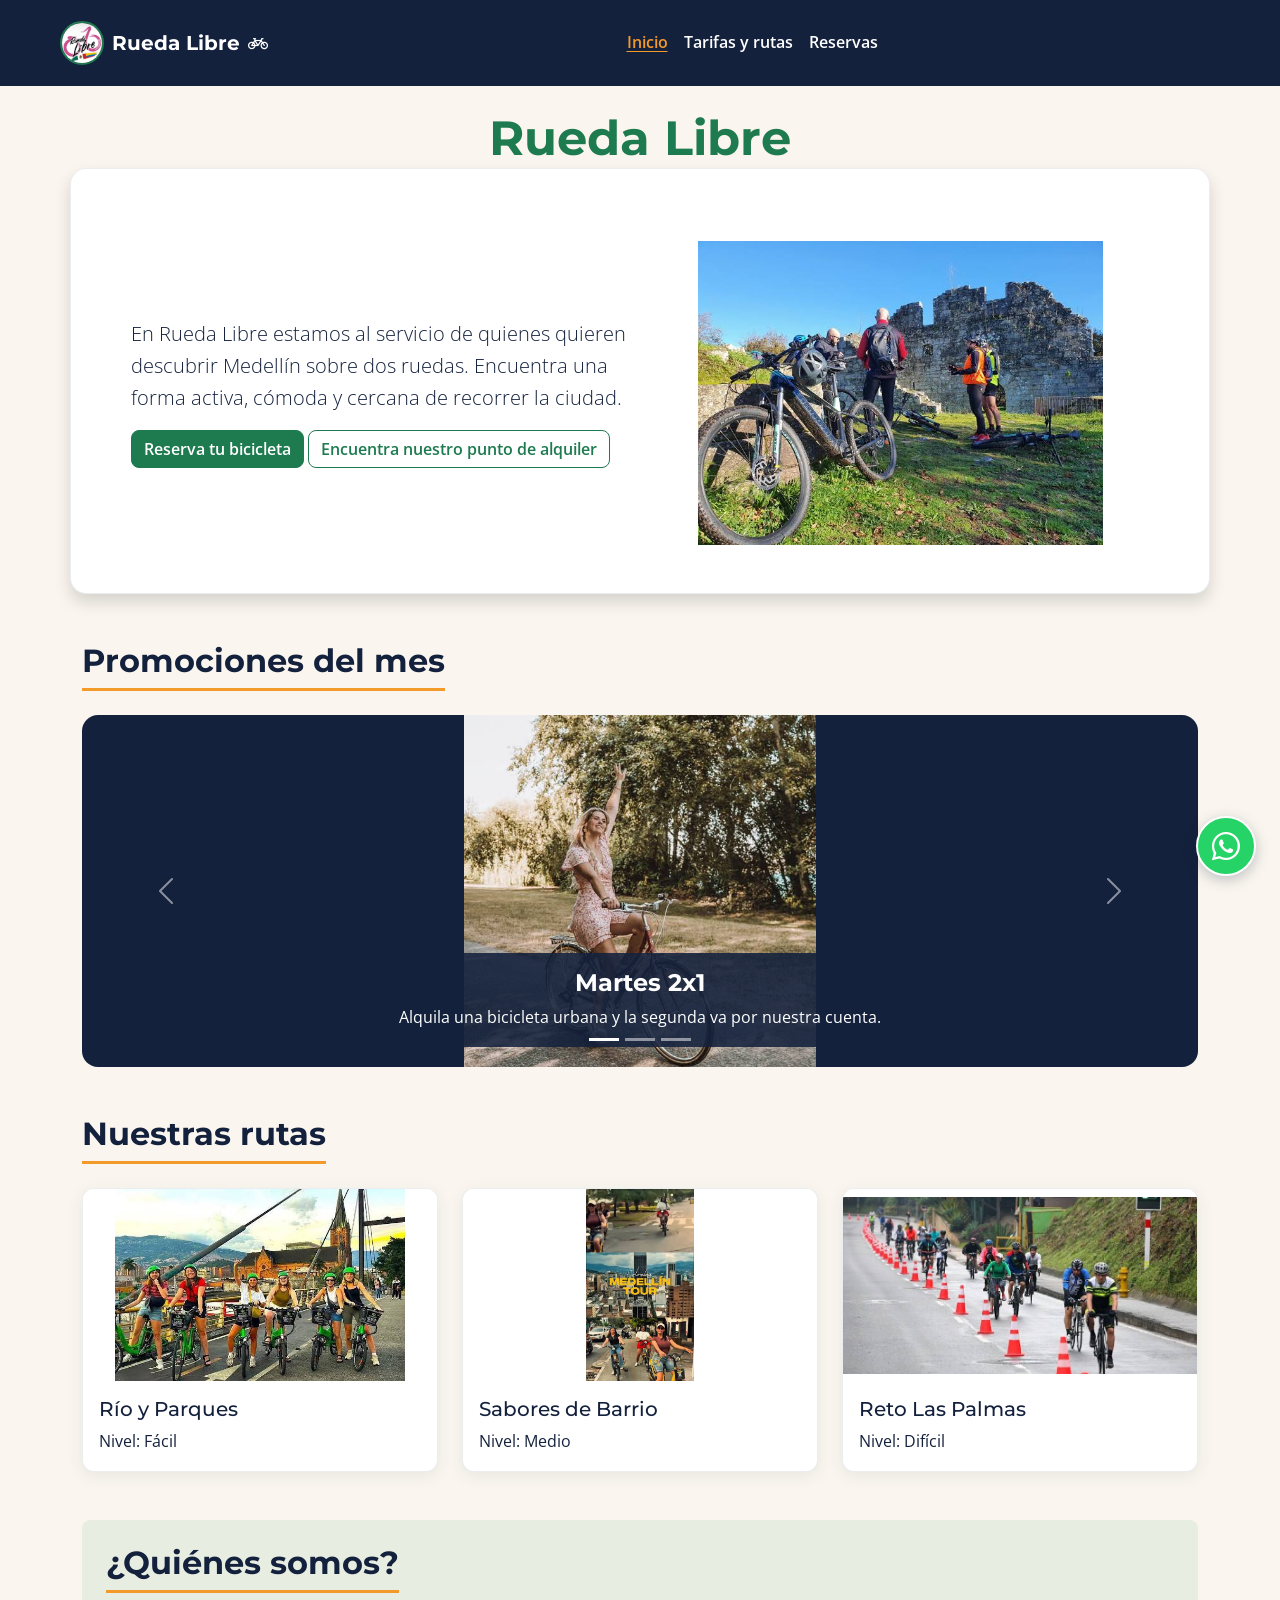
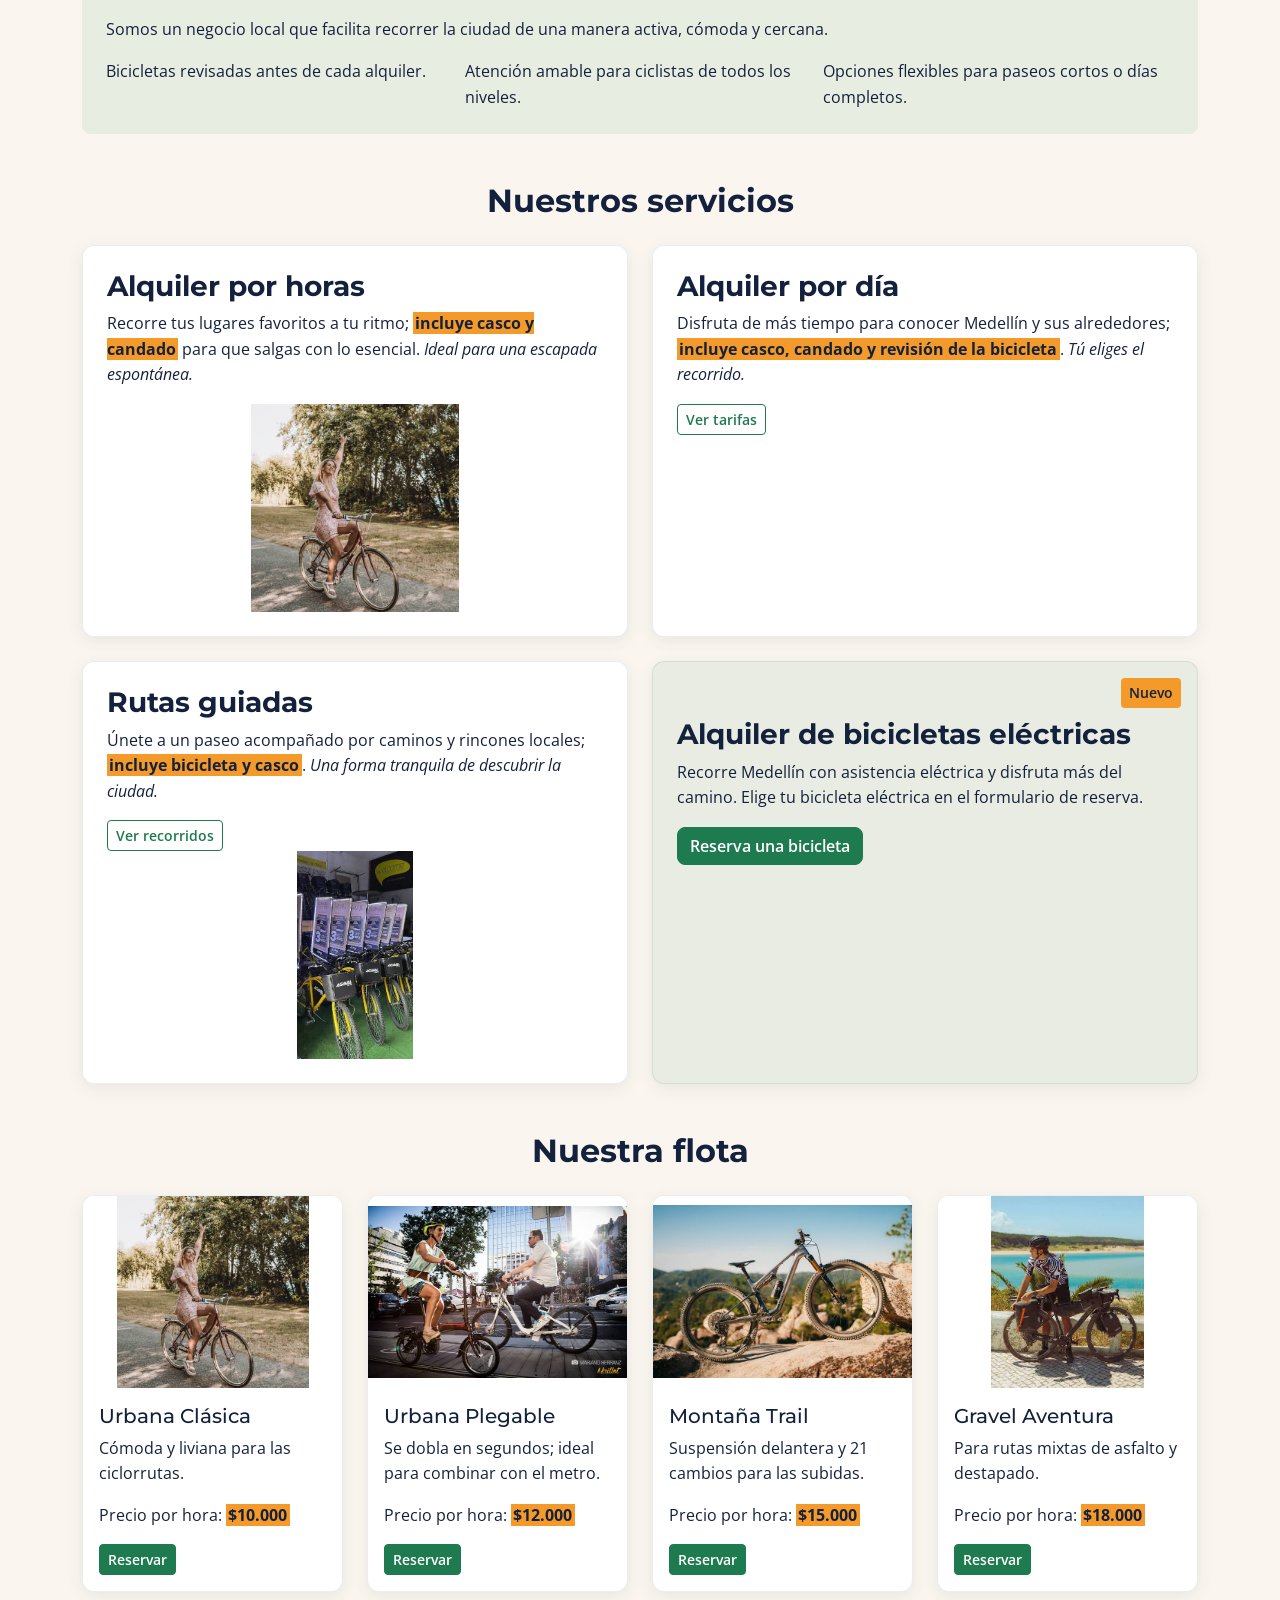
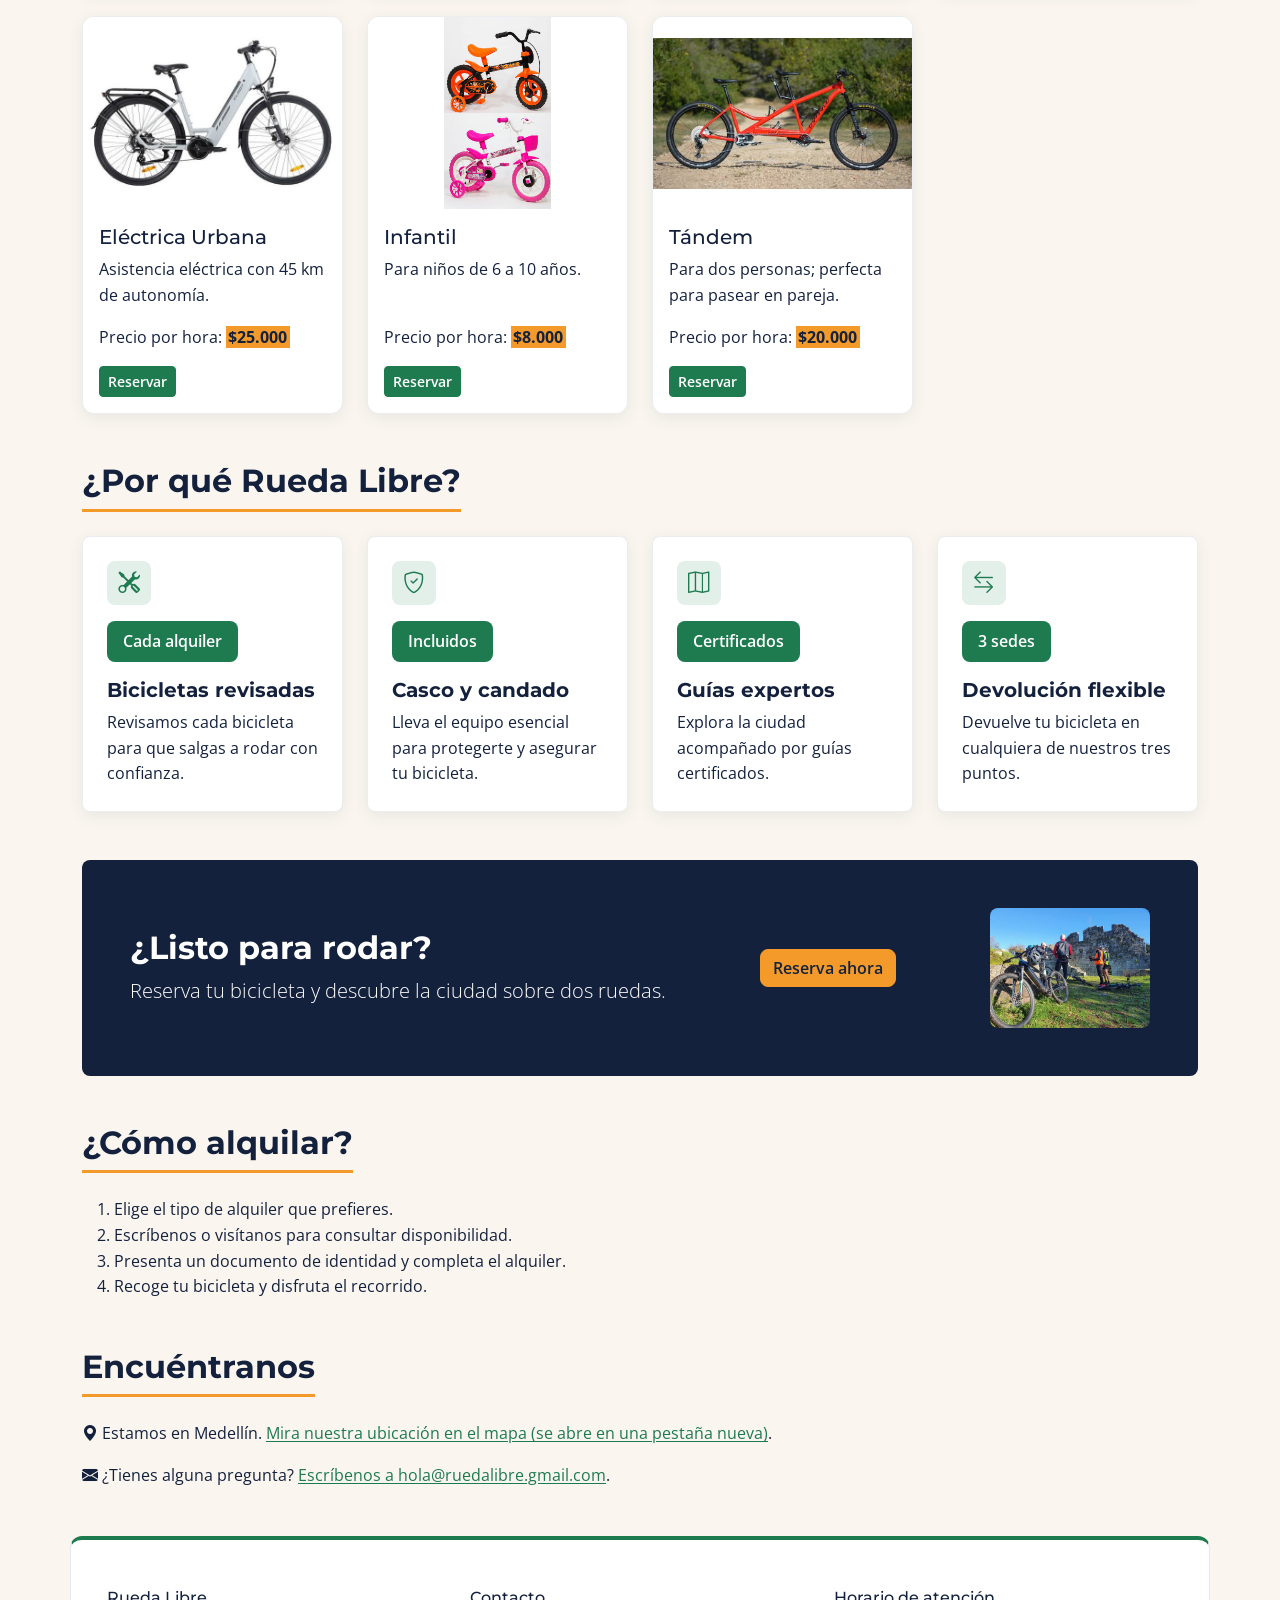
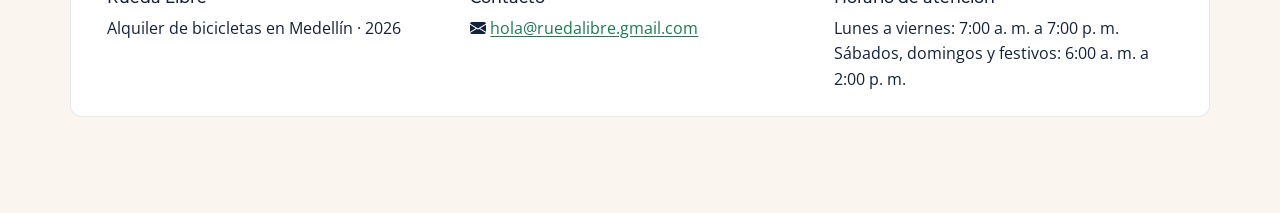
==== commit f5b7d7d8: "actualizacion" ====
--- a/index.html
+++ b/index.html
@@ -16,7 +16,7 @@
 <body class="inicio pb-5">
     <a class="skip-link" href="#contenido-principal">Saltar al contenido principal</a>
     <header>
-        <nav class="navbar navbar-expand-lg py-3 px-3 px-lg-5 mb-4" data-bs-theme="dark" aria-label="Navegación principal">
+      <nav class="navbar navbar-expand-lg py-3 px-3 px-lg-5 mb-4" data-bs-theme="dark" aria-label="Navegación principal">
             <div class="container-fluid">
                 <a class="navbar-brand marca d-inline-flex align-items-center gap-2" href="index.html" aria-label="Rueda Libre, ir al inicio">
                     <img class="d-block" src="img/images.jpeg" alt="">
@@ -27,7 +27,7 @@
                     <span class="navbar-toggler-icon"></span>
                 </button>
                 <div class="collapse navbar-collapse" id="navbarNav">
-                    <ul class="navbar-nav ms-auto mb-2 mb-lg-0">
+                    <ul class="navbar-nav mx-auto mb-2 mb-lg-0">
                         <li class="nav-item"><a class="nav-link active" href="index.html" aria-current="page">Inicio</a></li>
                         <li class="nav-item"><a class="nav-link" href="paginas/tarifas.html">Tarifas y rutas</a></li>
                         <li class="nav-item"><a class="nav-link" href="paginas/reservas.html">Reservas</a></li>
@@ -151,14 +151,14 @@
                     <article class="tarjeta-servicio h-100 d-flex flex-column">
                         <h3>Alquiler por día</h3>
                         <p>Disfruta de más tiempo para conocer Medellín y sus alrededores; <strong>incluye casco, candado y revisión de la bicicleta</strong>. <em>Tú eliges el recorrido.</em></p>
-                        <a class="btn btn-outline-success btn-sm align-self-start" href="paginas/tarifas.html">Ver tarifas</a>
+                        <a class="btn btn-outline-primary btn-sm align-self-start" href="paginas/tarifas.html">Ver tarifas</a>
                     </article>
                 </div>
                 <div class="col-12 col-md-6">
                     <article class="tarjeta-servicio h-100 d-flex flex-column">
                         <h3>Rutas guiadas</h3>
                         <p>Únete a un paseo acompañado por caminos y rincones locales; <strong>incluye bicicleta y casco</strong>. <em>Una forma tranquila de descubrir la ciudad.</em></p>
-                        <a class="btn btn-outline-success btn-sm align-self-start" href="paginas/tarifas.html#recorridos-guiados">Ver recorridos</a>
+                        <a class="btn btn-outline-primary btn-sm align-self-start" href="paginas/tarifas.html#recorridos-guiados">Ver recorridos</a>
                         <img class="img-fluid w-100 object-fit-contain rounded-2 mt-auto" src="img/renta_dias.jpeg" alt="Ruta ciclista entre las montañas y el valle de Medellín" width="600">
                     </article>
                 </div>
@@ -167,7 +167,7 @@
                         <span class="etiqueta-nuevo position-absolute top-0 end-0 m-3">Nuevo</span>
                         <h3>Alquiler de bicicletas eléctricas</h3>
                         <p>Recorre Medellín con asistencia eléctrica y disfruta más del camino. Elige tu bicicleta eléctrica en el formulario de reserva.</p>
-                        <a class="btn btn-success align-self-start" href="paginas/reservas.html">Reserva una bicicleta</a>
+                        <a class="btn btn-primary align-self-start" href="paginas/reservas.html">Reserva una bicicleta</a>
                     </article>
                 </div>
             </div>
@@ -182,7 +182,7 @@
                         <h3 class="h5 card-title">Urbana Clásica</h3>
                         <p class="card-text">Cómoda y liviana para las ciclorrutas.</p>
                         <p class="card-text mt-auto">Precio por hora: <strong>$10.000</strong></p>
-                        <a class="btn btn-success btn-sm align-self-start" href="paginas/reservas.html">Reservar</a>
+                        <a class="btn btn-primary btn-sm align-self-start" href="paginas/reservas.html">Reservar</a>
                     </div>
                 </article>
             </div>
@@ -193,7 +193,7 @@
                         <h3 class="h5 card-title">Urbana Plegable</h3>
                         <p class="card-text">Se dobla en segundos; ideal para combinar con el metro.</p>
                         <p class="card-text mt-auto">Precio por hora: <strong>$12.000</strong></p>
-                        <a class="btn btn-success btn-sm align-self-start" href="paginas/reservas.html">Reservar</a>
+                        <a class="btn btn-primary btn-sm align-self-start" href="paginas/reservas.html">Reservar</a>
                     </div>
                 </article>
             </div>
@@ -204,7 +204,7 @@
                         <h3 class="h5 card-title">Montaña Trail</h3>
                         <p class="card-text">Suspensión delantera y 21 cambios para las subidas.</p>
                         <p class="card-text mt-auto">Precio por hora: <strong>$15.000</strong></p>
-                        <a class="btn btn-success btn-sm align-self-start" href="paginas/reservas.html">Reservar</a>
+                        <a class="btn btn-primary btn-sm align-self-start" href="paginas/reservas.html">Reservar</a>
                     </div>
                 </article>
             </div>
@@ -215,7 +215,7 @@
                         <h3 class="h5 card-title">Gravel Aventura</h3>
                         <p class="card-text">Para rutas mixtas de asfalto y destapado.</p>
                         <p class="card-text mt-auto">Precio por hora: <strong>$18.000</strong></p>
-                        <a class="btn btn-success btn-sm align-self-start" href="paginas/reservas.html">Reservar</a>
+                        <a class="btn btn-primary btn-sm align-self-start" href="paginas/reservas.html">Reservar</a>
                     </div>
                 </article>
             </div>
@@ -226,7 +226,7 @@
                         <h3 class="h5 card-title">Eléctrica Urbana</h3>
                         <p class="card-text">Asistencia eléctrica con 45 km de autonomía.</p>
                         <p class="card-text mt-auto">Precio por hora: <strong>$25.000</strong></p>
-                        <a class="btn btn-success btn-sm align-self-start" href="paginas/reservas.html">Reservar</a>
+                        <a class="btn btn-primary btn-sm align-self-start" href="paginas/reservas.html">Reservar</a>
                     </div>
                 </article>
             </div>
@@ -237,7 +237,7 @@
                         <h3 class="h5 card-title">Infantil</h3>
                         <p class="card-text">Para niños de 6 a 10 años.</p>
                         <p class="card-text mt-auto">Precio por hora: <strong>$8.000</strong></p>
-                        <a class="btn btn-success btn-sm align-self-start" href="paginas/reservas.html">Reservar</a>
+                        <a class="btn btn-primary btn-sm align-self-start" href="paginas/reservas.html">Reservar</a>
                     </div>
                 </article>
             </div>
@@ -248,7 +248,7 @@
                         <h3 class="h5 card-title">Tándem</h3>
                         <p class="card-text">Para dos personas; perfecta para pasear en pareja.</p>
                         <p class="card-text mt-auto">Precio por hora: <strong>$20.000</strong></p>
-                        <a class="btn btn-success btn-sm align-self-start" href="paginas/reservas.html">Reservar</a>
+                        <a class="btn btn-primary btn-sm align-self-start" href="paginas/reservas.html">Reservar</a>
                     </div>
                 </article>
             </div>
--- a/css/styles.css
+++ b/css/styles.css
@@ -1,9 +1,11 @@
-
 :root {
     color-scheme: light;
     --verde-ruta: #1E7A4F;
+    --verde-ruta-rgb: 30, 122, 79;
     --naranja-pedal: #F39A2B;
+    --naranja-pedal-rgb: 243, 154, 43;
     --azul-noche: #14213D;
+    --azul-noche-rgb: 20, 33, 61;
     --crema: #FAF6EF;
     --gris-asfalto: #5B6470;
     --blanco: #FFFFFF;
@@ -13,15 +15,18 @@
     --espacio-medio: 1rem;
     --espacio-grande: 1.5rem;
     --espacio-extra-grande: 2rem;
+
+    /* Tokens de marca sobrescribiendo variables de Bootstrap 5.3 */
     --bs-primary: var(--verde-ruta);
-    --bs-primary-rgb: 30, 122, 79;
+    --bs-primary-rgb: var(--verde-ruta-rgb);
+    --bs-secondary: var(--gris-asfalto);
+    --bs-body-bg: var(--crema);
     --bs-body-color: var(--azul-noche);
     --bs-body-font-family: var(--fuente-texto);
     --bs-link-color: var(--verde-ruta);
-    --bs-link-color-rgb: 30, 122, 79;
+    --bs-link-color-rgb: var(--verde-ruta-rgb);
     --bs-link-hover-color: var(--azul-noche);
-    --bs-link-hover-color-rgb: 20, 33, 61;
-    --bs-border-radius: 0.75rem;
+    --bs-border-radius: 0.5rem;
 }
 
 body {
@@ -34,7 +39,12 @@
 
 h1,
 h2,
-h3 {
+h3,
+h4,
+.h1,
+.h2,
+.h3,
+.h4 {
     color: var(--azul-noche);
     font-family: var(--fuente-titulos);
     font-weight: 700;
@@ -43,21 +53,6 @@
 
 header h1 {
     font-size: clamp(2rem, 5vw, 3rem);
-}
-
-.titulo-seccion {
-    margin-bottom: var(--espacio-grande);
-    text-align: center;
-}
-
-.titulo-seccion::after {
-    display: block;
-    width: 3.5rem;
-    height: 0.2rem;
-    margin: 0.65rem auto 0;
-    border-radius: 1rem;
-    background-color: var(--naranja-pedal);
-    content: "";
 }
 
 a {
@@ -81,7 +76,7 @@
     position: absolute;
     top: -6.25rem;
     left: 1.5rem;
-    z-index: 1;
+    z-index: 1050;
     padding: var(--espacio-pequeno) var(--espacio-medio);
     background-color: var(--azul-noche);
     color: var(--blanco);
@@ -98,7 +93,17 @@
     color: var(--azul-noche);
 }
 
-/* Navegacion compartida */
+/* Identidad visual en utilidades de Bootstrap */
+.bg-primary {
+    background-color: var(--verde-ruta) !important;
+    color: var(--blanco);
+}
+
+.text-primary {
+    color: var(--verde-ruta) !important;
+}
+
+/* Navegacion compartida (MiniReto 9 y 12) */
 .navbar {
     background-color: var(--azul-noche);
 }
@@ -139,8 +144,37 @@
     text-underline-offset: 0.2em;
 }
 
-.navbar .navbar-toggler:focus-visible {
-    outline-color: var(--naranja-pedal);
+/* Clases propias de identidad (MiniReto 12) */
+.portada {
+    background-color: var(--blanco);
+    border: 1px solid rgb(20 33 61 / 8%);
+}
+
+.titulo-seccion {
+    position: relative;
+    padding-bottom: 0.5rem;
+    margin-bottom: 1.5rem;
+    border-bottom: 3px solid var(--naranja-pedal);
+    display: inline-block;
+}
+
+.beneficio-icono {
+    display: inline-flex;
+    align-items: center;
+    justify-content: center;
+    width: 2.75rem;
+    height: 2.75rem;
+    border-radius: 0.5rem;
+    background-color: rgb(30 122 79 / 12%);
+    color: var(--verde-ruta);
+    font-size: 1.35rem;
+}
+
+.pie-marca {
+    background-color: var(--blanco);
+    border: 1px solid rgb(20 33 61 / 10%);
+    border-top: 4px solid var(--verde-ruta);
+    border-radius: 0.75rem;
 }
 
 /* Componentes compartidos */
@@ -150,7 +184,7 @@
     border-collapse: collapse;
 }
 
-/* Presentación adaptable propia de las tablas de tarifas. */
+/* Presentacion adaptable propia de las tablas de tarifas */
 .tabla-responsiva {
     display: block;
     table-layout: auto;
@@ -181,6 +215,7 @@
     display: grid;
     border: 1px solid var(--gris-asfalto);
     border-radius: 0.25rem;
+    background-color: var(--blanco);
     overflow: hidden;
 }
 
@@ -225,7 +260,9 @@
     color: var(--blanco);
 }
 
-.tarjeta-servicio {
+.tarjeta-servicio,
+#flota .card,
+#rutas .card {
     padding: var(--espacio-grande);
     border: 1px solid rgb(20 33 61 / 8%);
     border-radius: 0.75rem;
@@ -234,61 +271,32 @@
     transition: transform 180ms ease, box-shadow 180ms ease;
 }
 
-.tarjeta-servicio:hover {
+#flota .card,
+#rutas .card {
+    padding: 0;
+    overflow: hidden;
+}
+
+.tarjeta-servicio:hover,
+#flota .card:hover,
+#rutas .card:hover {
     transform: translateY(-0.2rem);
     box-shadow: 0 0.6rem 1.5rem rgb(20 33 61 / 14%);
 }
 
 .tarjeta-servicio img {
     height: 13rem;
-}
-
-.tarjeta-servicio img,
-.imagen-ruta,
-.imagen-flota,
-#carouselPromociones .carousel-item img,
-.presentacion img {
-    object-fit: contain;
-    background-color: var(--crema);
-}
-
-.portada {
-    border: 1px solid rgb(30 122 79 / 18%);
-    background: linear-gradient(135deg, var(--blanco), var(--crema));
-}
-
-.acciones-portada {
-    display: grid;
-    grid-template-columns: repeat(2, minmax(0, 1fr));
-    gap: var(--espacio-pequeno);
-}
-
-.acciones-portada .btn {
-    display: flex;
-    align-items: center;
-    justify-content: center;
-    min-height: 2.5rem;
-    padding: 0.4rem 0.55rem;
-    font-size: 0.875rem;
-    line-height: 1.25;
 }
 
 .imagen-ruta,
 .imagen-flota {
     height: 12rem;
+    background-color: var(--blanco);
 }
 
 #carouselPromociones .carousel-item img {
     height: 22rem;
-}
-
-#carouselPromociones .carousel-control-prev-icon,
-#carouselPromociones .carousel-control-next-icon {
-    width: 2.75rem;
-    height: 2.75rem;
-    border-radius: 50%;
-    background-color: var(--verde-ruta);
-    background-size: 55%;
+    background-color: var(--azul-noche);
 }
 
 #carouselPromociones .carousel-caption {
@@ -296,7 +304,7 @@
     left: 12%;
     padding: var(--espacio-medio);
     border-radius: 0.5rem;
-    background-color: rgb(20 33 61 / 85%);
+    background-color: rgb(20 33 61 / 88%);
     color: var(--blanco);
 }
 
@@ -323,12 +331,6 @@
     box-shadow: 0 0.25rem 1rem rgb(20 33 61 / 8%);
 }
 
-.beneficio-icono {
-    color: var(--verde-ruta);
-    font-size: 1.75rem;
-    line-height: 1;
-}
-
 .beneficio-etiqueta {
     background: var(--verde-ruta);
     color: var(--blanco);
@@ -352,11 +354,13 @@
     font-weight: 600;
 }
 
+/* Botones de marca (MiniReto 9 y 12) */
 .btn {
     font-weight: 600;
 }
 
-.btn-primary {
+.btn-primary,
+.btn-success {
     --bs-btn-color: var(--blanco);
     --bs-btn-bg: var(--verde-ruta);
     --bs-btn-border-color: var(--verde-ruta);
@@ -366,7 +370,20 @@
     --bs-btn-active-color: var(--azul-noche);
     --bs-btn-active-bg: var(--naranja-pedal);
     --bs-btn-active-border-color: var(--naranja-pedal);
-    --bs-btn-focus-shadow-rgb: 30, 122, 79;
+    --bs-btn-focus-shadow-rgb: var(--verde-ruta-rgb);
+}
+
+.btn-outline-primary,
+.btn-outline-success {
+    --bs-btn-color: var(--verde-ruta);
+    --bs-btn-border-color: var(--verde-ruta);
+    --bs-btn-hover-color: var(--azul-noche);
+    --bs-btn-hover-bg: var(--naranja-pedal);
+    --bs-btn-hover-border-color: var(--naranja-pedal);
+    --bs-btn-active-color: var(--azul-noche);
+    --bs-btn-active-bg: var(--naranja-pedal);
+    --bs-btn-active-border-color: var(--naranja-pedal);
+    --bs-btn-focus-shadow-rgb: var(--verde-ruta-rgb);
 }
 
 .btn-naranja {
@@ -379,48 +396,7 @@
     --bs-btn-active-color: var(--blanco);
     --bs-btn-active-bg: var(--verde-ruta);
     --bs-btn-active-border-color: var(--verde-ruta);
-    --bs-btn-focus-shadow-rgb: 243, 154, 43;
-}
-
-.btn-outline-primary {
-    --bs-btn-color: var(--verde-ruta);
-    --bs-btn-border-color: var(--verde-ruta);
-    --bs-btn-hover-color: var(--azul-noche);
-    --bs-btn-hover-bg: var(--naranja-pedal);
-    --bs-btn-hover-border-color: var(--naranja-pedal);
-    --bs-btn-active-color: var(--azul-noche);
-    --bs-btn-active-bg: var(--naranja-pedal);
-    --bs-btn-active-border-color: var(--naranja-pedal);
-    --bs-btn-focus-shadow-rgb: 30, 122, 79;
-}
-
-.btn-success {
-    --bs-btn-color: var(--blanco);
-    --bs-btn-bg: var(--verde-ruta);
-    --bs-btn-border-color: var(--verde-ruta);
-    --bs-btn-hover-color: var(--azul-noche);
-    --bs-btn-hover-bg: var(--naranja-pedal);
-    --bs-btn-hover-border-color: var(--naranja-pedal);
-    --bs-btn-active-color: var(--azul-noche);
-    --bs-btn-active-bg: var(--naranja-pedal);
-    --bs-btn-active-border-color: var(--naranja-pedal);
-    --bs-btn-focus-shadow-rgb: 30, 122, 79;
-}
-
-.btn-outline-success {
-    --bs-btn-color: var(--verde-ruta);
-    --bs-btn-border-color: var(--verde-ruta);
-    --bs-btn-hover-color: var(--azul-noche);
-    --bs-btn-hover-bg: var(--naranja-pedal);
-    --bs-btn-hover-border-color: var(--naranja-pedal);
-    --bs-btn-active-color: var(--azul-noche);
-    --bs-btn-active-bg: var(--naranja-pedal);
-    --bs-btn-active-border-color: var(--naranja-pedal);
-    --bs-btn-focus-shadow-rgb: 30, 122, 79;
-}
-
-.bg-primary {
-    color: var(--blanco);
+    --bs-btn-focus-shadow-rgb: var(--naranja-pedal-rgb);
 }
 
 small,
@@ -449,78 +425,48 @@
     }
 }
 
-
 .enlace-whatsapp {
-    z-index: 2;
+    z-index: 1030;
     width: 3.75rem;
     height: 3.75rem;
-    border: 2px solid var(--azul-noche);
+    border: 2px solid var(--blanco);
     border-radius: 50%;
-    background-color: var(--naranja-pedal);
-    color: var(--azul-noche);
+    background-color: #25D366;
+    color: var(--blanco);
+    font-size: 1.75rem;
     text-decoration: none;
     box-shadow: 0 0.25rem 0.875rem rgb(20 33 61 / 25%);
     transition: transform 180ms ease, background-color 180ms ease;
 }
-
-.enlace-whatsapp .bi {
-    display: block;
-    width: 1.8rem;
-    height: 1.8rem;
-    font-size: 1.8rem;
-    line-height: 1;
+.enlace-whatsapp svg {
+    width: 2.2rem; 
+    height: 2.2rem;  
 }
 
 .enlace-whatsapp:hover,
 .enlace-whatsapp:focus {
     transform: scale(1.08);
-    background-color: var(--naranja-pedal);
-    color: var(--azul-noche);
-}
-
-.pie-marca {
-    border-radius: 0.75rem;
-    background-color: var(--azul-noche);
-    color: var(--blanco);
-}
-
-.pie-marca h2 {
-    color: var(--blanco);
-}
-
-.pie-marca a {
-    color: var(--naranja-pedal);
-}
-
+    background-color: #1fba59;
+    color: var(--blanco);
+}
+
+/* Formulario y componentes de reservas (MiniReto 11 y 12) */
 fieldset {
     border: 1px solid var(--gris-asfalto);
+    border-radius: 0.5rem;
+    background-color: var(--blanco);
 }
 
 legend {
     color: var(--azul-noche);
-    font-weight: 600;
+    font-family: var(--fuente-titulos);
+    font-weight: 700;
+    float: none;
+    width: auto;
 }
 
 input {
     accent-color: var(--verde-ruta);
-}
-
-input:not([type="checkbox"]):not([type="radio"]):not(.form-control),
-select:not(.form-select),
-textarea:not(.form-control) {
-    padding: var(--espacio-pequeno) var(--espacio-medio);
-    border: 1px solid var(--gris-asfalto);
-    border-radius: 0.25rem;
-    background-color: var(--crema);
-    color: var(--azul-noche);
-    font: inherit;
-}
-
-input:not([type="checkbox"]):not([type="radio"]):not(.form-control):focus,
-select:not(.form-select):focus,
-textarea:not(.form-control):focus {
-    outline: 0.1875rem solid var(--verde-ruta);
-    outline-offset: 0.125rem;
 }
 
 .formulario-reserva .form-control,
@@ -536,8 +482,19 @@
     box-shadow: 0 0 0 0.25rem rgb(30 122 79 / 25%);
 }
 
-.formulario-reserva .invalid-feedback {
-    color: #B02A37;
+.alerta-marca {
+    background-color: var(--crema);
+    border: 1px solid var(--naranja-pedal);
+    color: var(--azul-noche);
+}
+
+.modal-header-marca {
+    background-color: var(--azul-noche);
+    color: var(--blanco);
+}
+
+.modal-header-marca .modal-title {
+    color: var(--blanco);
 }
 
 @media (min-width: 48rem) {
